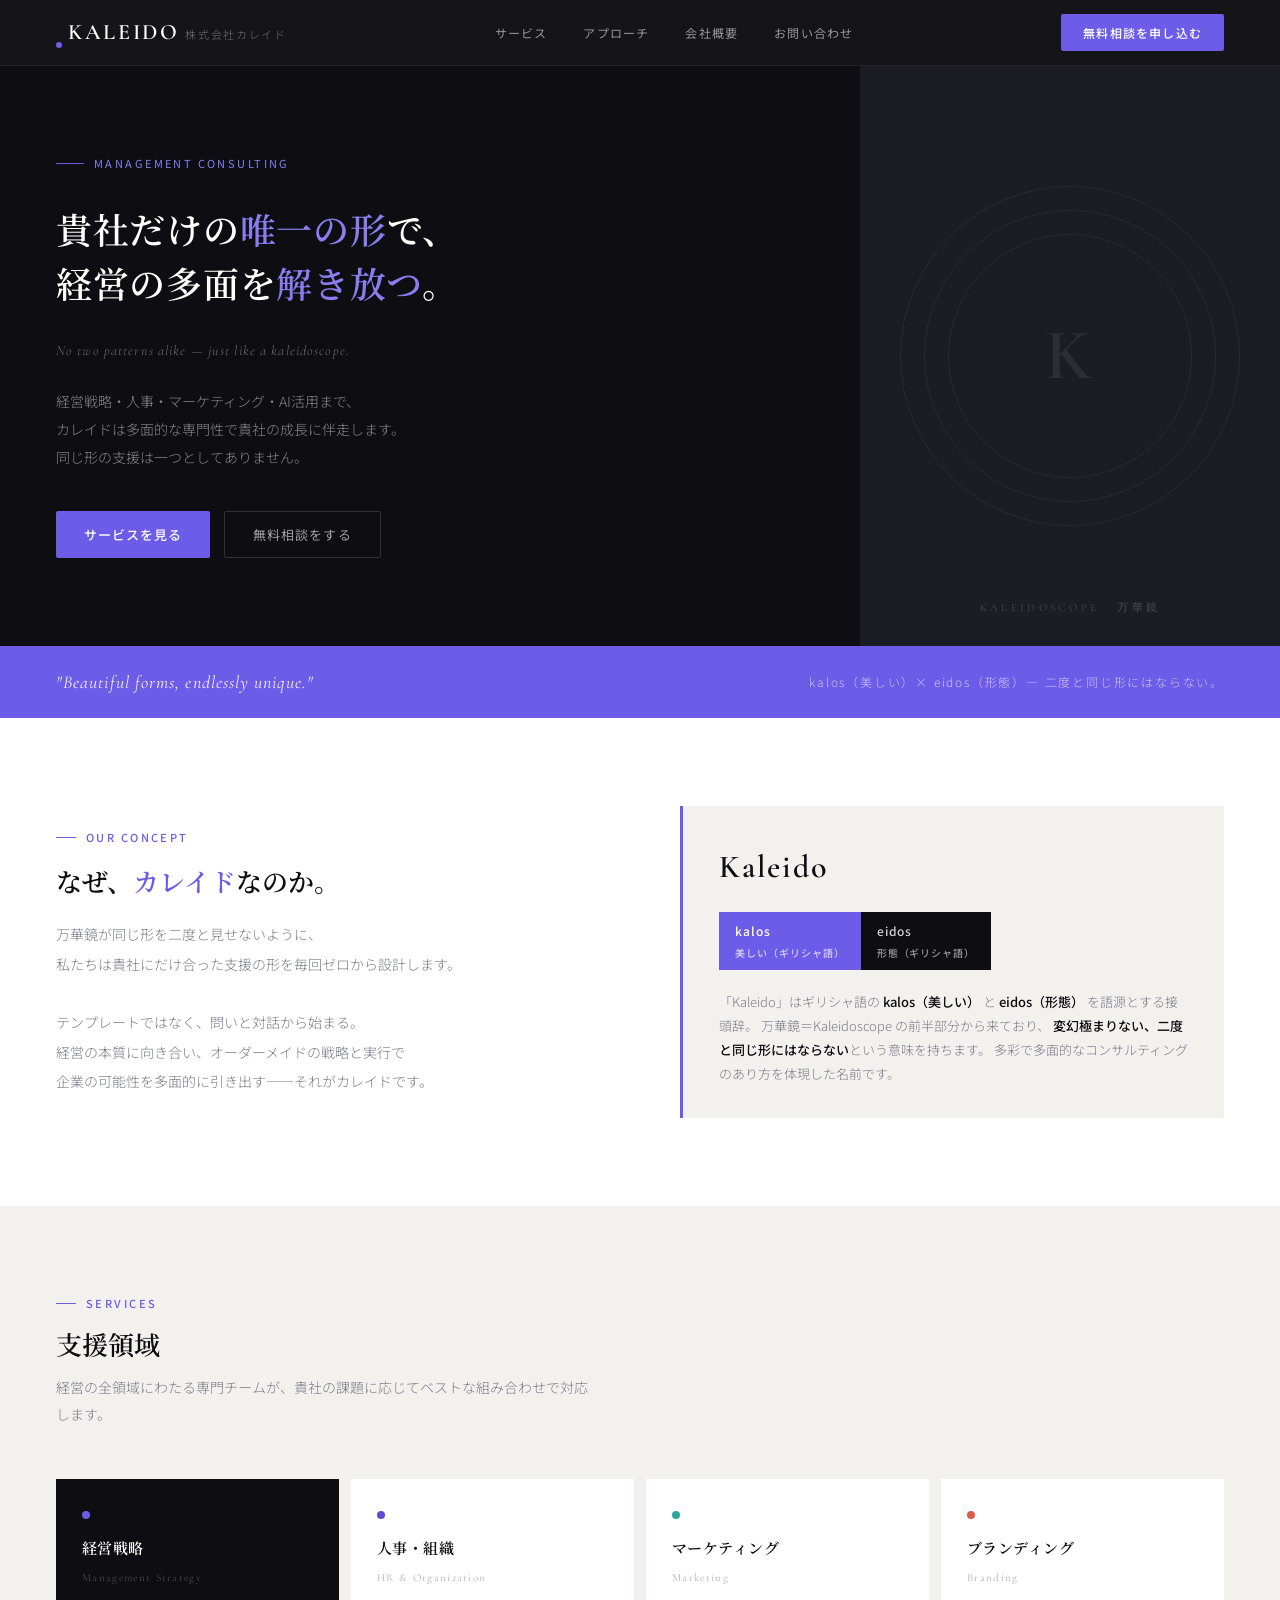
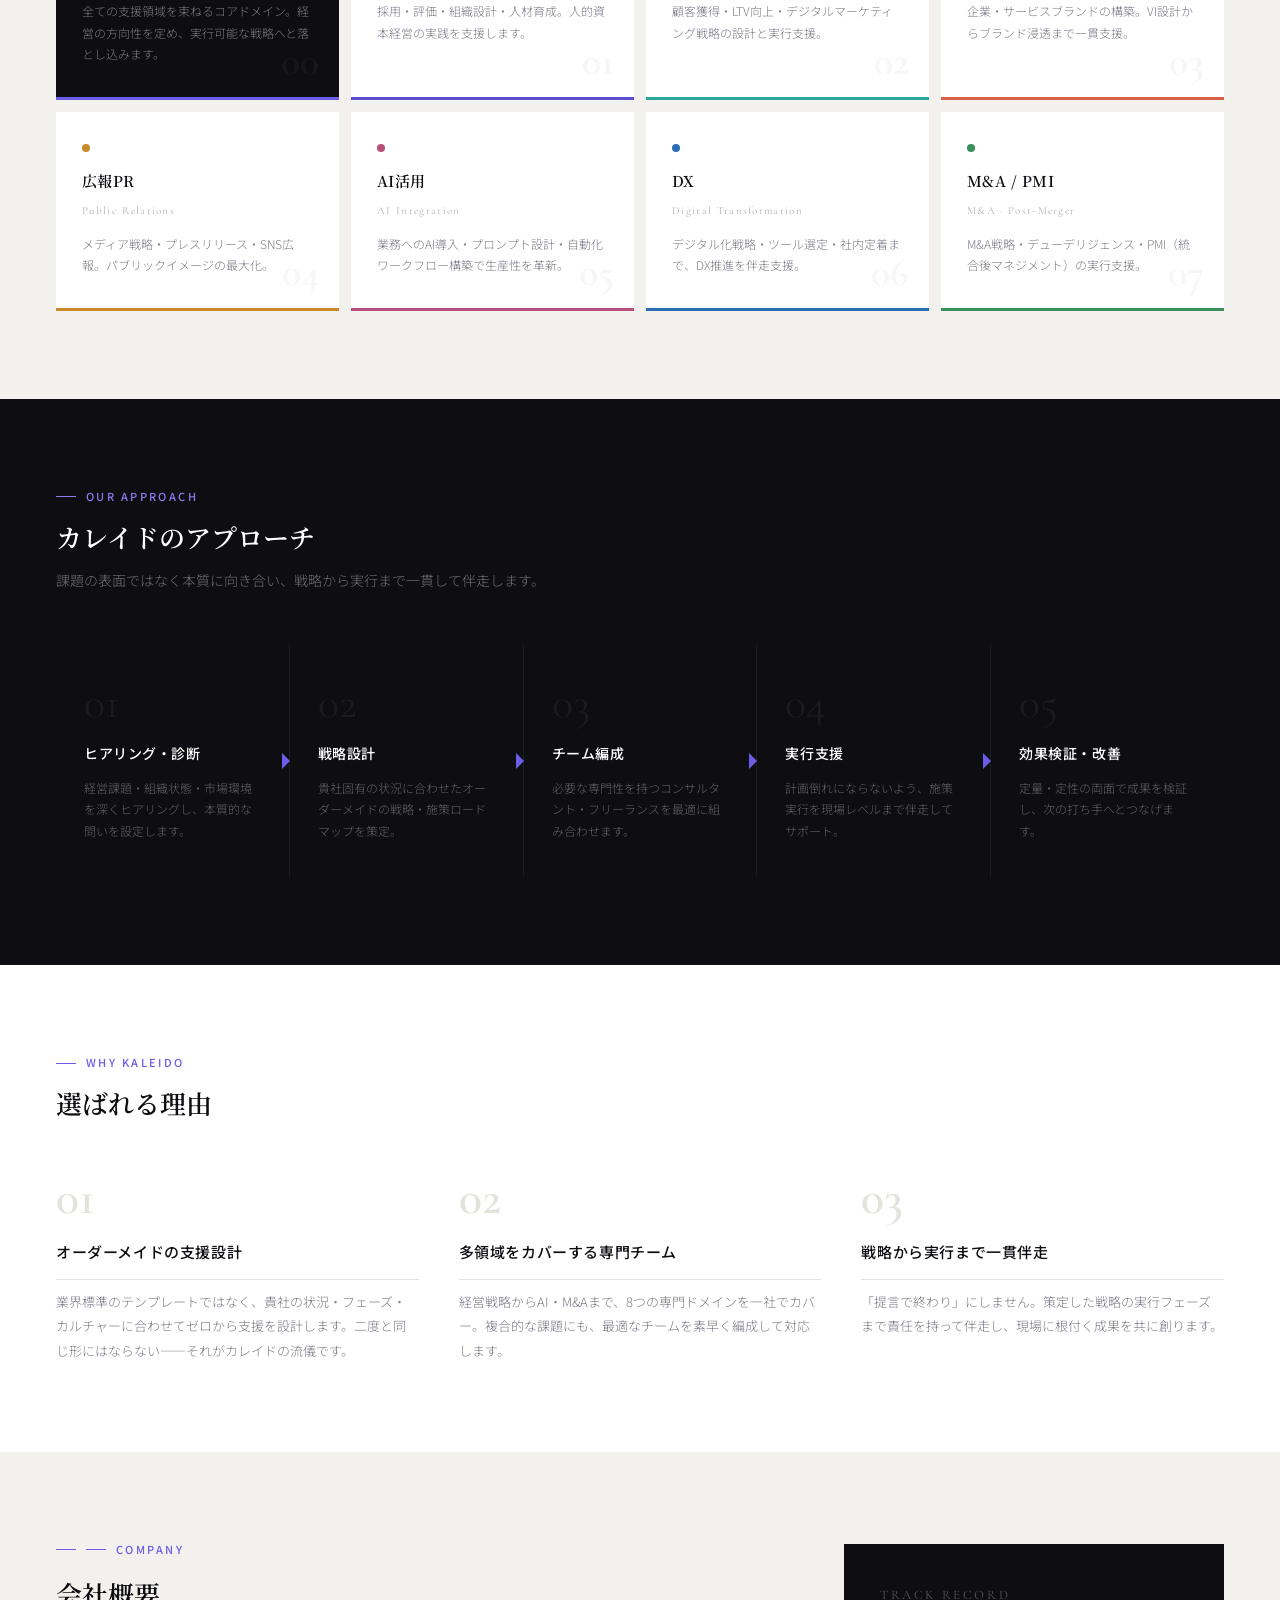
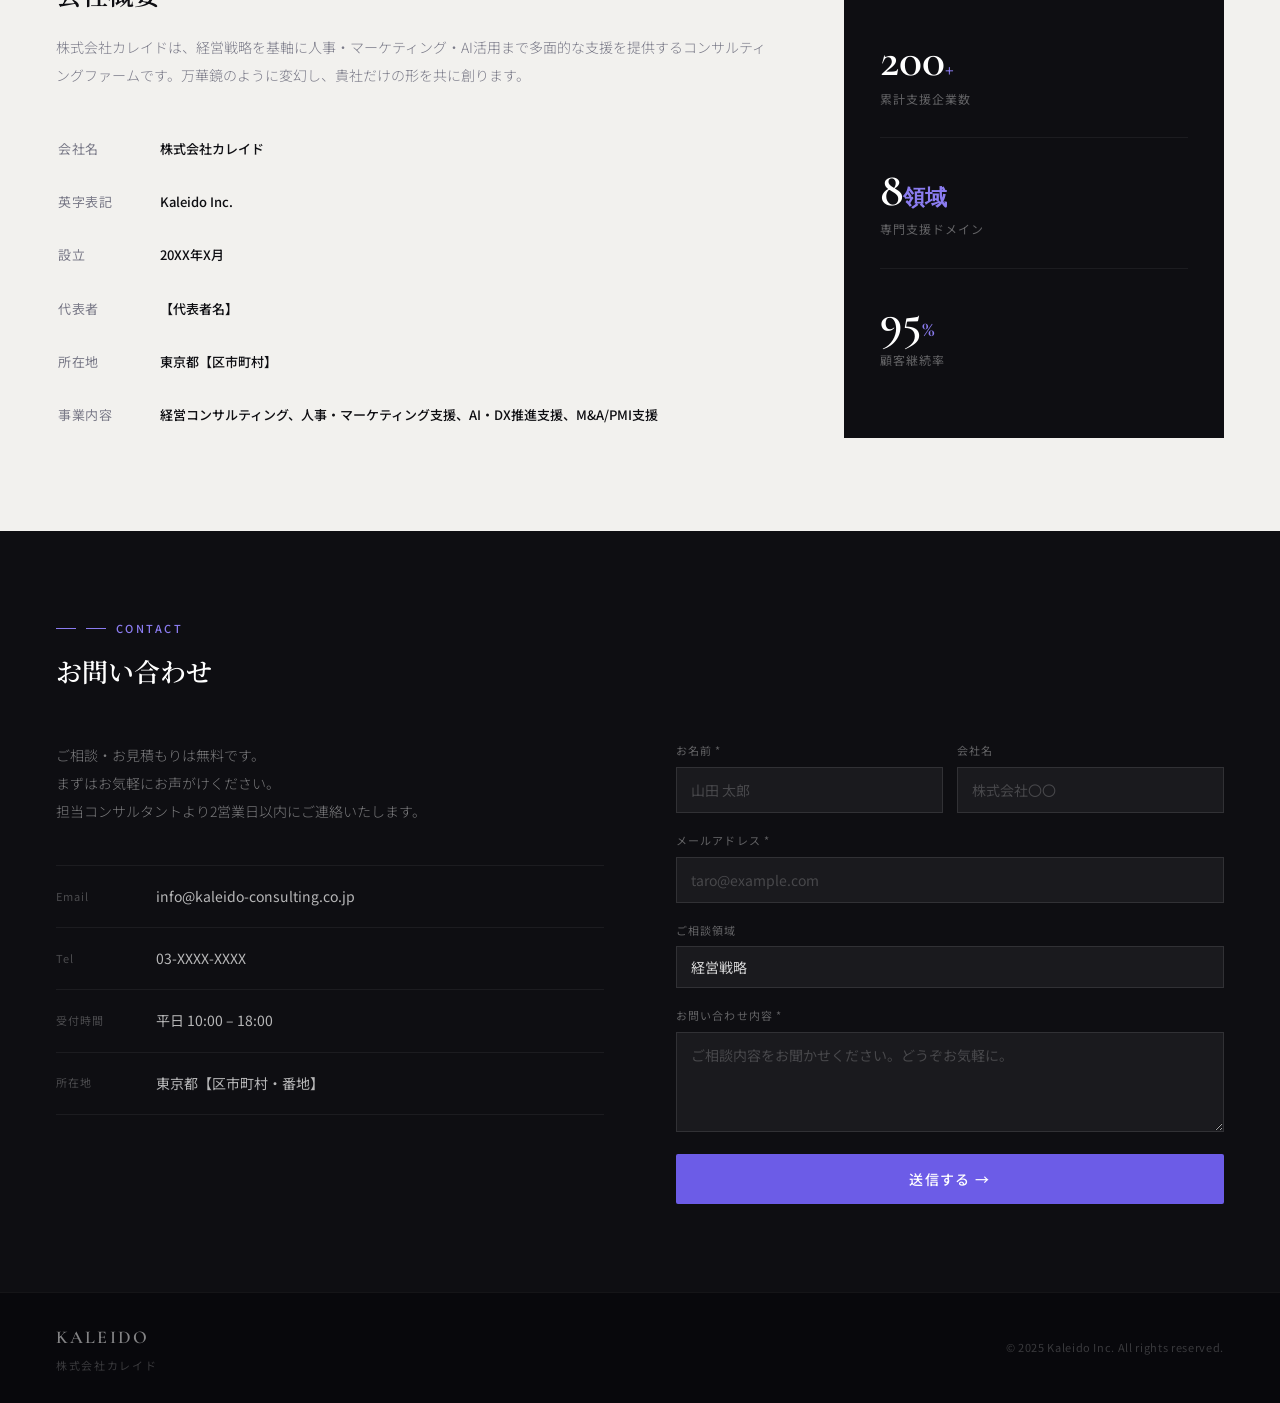
==== index.html @ 0df22be9 "Rename to index.html for GitHub Pages Co-Authored-By: Claude Sonnet 4.6 <noreply@anthropic.com>" ====
<!DOCTYPE html>
<html lang="ja">
<head>
<meta charset="UTF-8">
<meta name="viewport" content="width=device-width, initial-scale=1.0">
<link href="https://fonts.googleapis.com/css2?family=Noto+Serif+JP:wght@400;600&family=Noto+Sans+JP:wght@300;400;500;700&family=Cormorant+Garamond:ital,wght@0,400;0,600;1,400&display=swap" rel="stylesheet">
<style>
*, *::before, *::after { box-sizing: border-box; margin: 0; padding: 0; }
:root {
  --ink: #0E0E12;
  --ink-mid: #1C1C24;
  --ink-soft: #2E2E3A;
  --silver: #F2F1EE;
  --silver-mid: #E4E2DC;
  --text-muted: #7A7A88;
  --text-light: #B0AFBA;
  --k-violet: #5B4FCF;
  --k-teal: #2AA89A;
  --k-coral: #D95F4B;
  --k-amber: #C98A2B;
  --k-rose: #B84F7A;
  --k-blue: #2C6DB5;
  --k-green: #3A8F5C;
  --accent: #6C5CE7;
  --accent-light: #8B7CF0;
}
body {
  font-family: 'Noto Sans JP', sans-serif;
  color: var(--ink);
  background: #fff;
  font-size: 15px;
  line-height: 1.8;
}

/* ===== NAV ===== */
nav {
  position: sticky; top: 0; z-index: 100;
  background: rgba(14,14,18,0.97);
  backdrop-filter: blur(10px);
  display: flex; align-items: center; justify-content: space-between;
  padding: 0 56px;
  height: 66px;
  border-bottom: 1px solid rgba(255,255,255,0.07);
}
.nav-logo { display: flex; align-items: baseline; gap: 6px; }
.nav-logo-en {
  font-family: 'Cormorant Garamond', serif;
  font-size: 22px;
  font-weight: 600;
  color: #fff;
  letter-spacing: 0.12em;
}
.nav-logo-dot { width: 6px; height: 6px; background: var(--accent); border-radius: 50%; margin-bottom: 4px; align-self: flex-end; }
.nav-logo-ja { font-size: 11px; color: rgba(255,255,255,0.4); letter-spacing: 0.15em; font-weight: 300; }
.nav-links { display: flex; gap: 36px; }
.nav-links a {
  color: rgba(255,255,255,0.55);
  text-decoration: none;
  font-size: 12px;
  font-weight: 400;
  letter-spacing: 0.1em;
  transition: color 0.2s;
  position: relative;
}
.nav-links a::after {
  content: '';
  position: absolute; bottom: -4px; left: 0; right: 0;
  height: 1px; background: var(--accent-light);
  transform: scaleX(0); transition: transform 0.2s;
}
.nav-links a:hover { color: #fff; }
.nav-links a:hover::after { transform: scaleX(1); }
.nav-cta {
  background: var(--accent);
  color: #fff; border: none;
  padding: 10px 22px;
  font-size: 12px;
  font-family: 'Noto Sans JP', sans-serif;
  cursor: pointer;
  letter-spacing: 0.1em;
  font-weight: 500;
  border-radius: 2px;
  transition: background 0.2s;
}
.nav-cta:hover { background: var(--accent-light); }

/* ===== HERO ===== */
.hero {
  background: var(--ink);
  min-height: 580px;
  display: grid;
  grid-template-columns: 1fr 420px;
  align-items: center;
  gap: 0;
  overflow: hidden;
  position: relative;
}
.hero-left {
  padding: 80px 60px 80px 56px;
  position: relative; z-index: 1;
}
.hero-eyebrow {
  display: flex; align-items: center; gap: 10px;
  margin-bottom: 28px;
}
.hero-eyebrow-line { width: 28px; height: 1px; background: var(--accent); }
.hero-eyebrow-text {
  font-size: 11px; letter-spacing: 0.22em;
  color: var(--accent-light); font-weight: 400;
  text-transform: uppercase;
}
.hero-title {
  font-family: 'Noto Serif JP', serif;
  font-size: 36px; font-weight: 600;
  color: #fff; line-height: 1.5;
  margin-bottom: 28px; letter-spacing: 0.02em;
}
.hero-title .accent { color: var(--accent-light); }
.hero-subtitle-en {
  font-family: 'Cormorant Garamond', serif;
  font-size: 14px; font-weight: 400; font-style: italic;
  color: rgba(255,255,255,0.35);
  letter-spacing: 0.08em;
  margin-bottom: 24px;
}
.hero-desc {
  color: rgba(255,255,255,0.5);
  font-size: 14px; line-height: 2;
  font-weight: 300; max-width: 440px;
  margin-bottom: 40px;
}
.hero-actions { display: flex; gap: 14px; }
.btn-primary {
  background: var(--accent); color: #fff; border: none;
  padding: 14px 28px; font-size: 13px;
  font-family: 'Noto Sans JP', sans-serif;
  cursor: pointer; letter-spacing: 0.08em; font-weight: 500;
  border-radius: 2px; transition: background 0.2s;
}
.btn-primary:hover { background: var(--accent-light); }
.btn-ghost {
  background: transparent; color: rgba(255,255,255,0.6);
  border: 1px solid rgba(255,255,255,0.15);
  padding: 13px 28px; font-size: 13px;
  font-family: 'Noto Sans JP', sans-serif;
  cursor: pointer; letter-spacing: 0.08em;
  border-radius: 2px; transition: all 0.2s;
}
.btn-ghost:hover { border-color: rgba(255,255,255,0.4); color: #fff; }

/* Kaleidoscope visual */
.hero-right {
  position: relative; height: 100%; overflow: hidden;
  display: flex; align-items: center; justify-content: center;
  background: var(--ink-mid);
}
.kaleido-wrap {
  position: relative; width: 340px; height: 340px;
}
.kaleido-ring {
  position: absolute; inset: 0;
  border-radius: 50%;
  border: 1px solid rgba(255,255,255,0.06);
  animation: kSpin 20s linear infinite;
}
.kaleido-ring:nth-child(2) { inset: 24px; animation-duration: 15s; animation-direction: reverse; }
.kaleido-ring:nth-child(3) { inset: 48px; animation-duration: 25s; }
@keyframes kSpin { from { transform: rotate(0deg); } to { transform: rotate(360deg); } }
.kaleido-center {
  position: absolute; inset: 0;
  display: flex; align-items: center; justify-content: center;
}
.k-logo-big {
  font-family: 'Cormorant Garamond', serif;
  font-size: 72px; font-weight: 600;
  color: rgba(255,255,255,0.08);
  letter-spacing: 0.05em;
  user-select: none;
}
.kaleido-orbit {
  position: absolute; inset: 0;
}
.k-dot {
  position: absolute;
  width: 8px; height: 8px; border-radius: 50%;
  transform: translate(-50%, -50%);
}
.hero-right-label {
  position: absolute; bottom: 28px; left: 50%; transform: translateX(-50%);
  font-family: 'Cormorant Garamond', serif;
  font-size: 11px; letter-spacing: 0.3em;
  color: rgba(255,255,255,0.2);
  text-transform: uppercase; white-space: nowrap;
}

/* ===== TAGLINE BAND ===== */
.tagline-band {
  background: var(--accent);
  padding: 20px 56px;
  display: flex; align-items: center; justify-content: space-between;
}
.tagline-text {
  font-family: 'Cormorant Garamond', serif;
  font-size: 18px; font-style: italic;
  color: rgba(255,255,255,0.9);
  letter-spacing: 0.06em;
}
.tagline-ja {
  font-size: 12px; color: rgba(255,255,255,0.65);
  letter-spacing: 0.15em; font-weight: 300;
}

/* ===== CONCEPT ===== */
.concept {
  padding: 88px 56px;
  display: grid;
  grid-template-columns: 1fr 1fr;
  gap: 80px;
  align-items: center;
  background: #fff;
}
.concept-label {
  font-size: 11px; letter-spacing: 0.22em;
  color: var(--accent); text-transform: uppercase;
  font-weight: 500; margin-bottom: 14px;
  display: flex; align-items: center; gap: 10px;
}
.concept-label::before { content: ''; width: 20px; height: 1px; background: var(--accent); }
.concept-title {
  font-family: 'Noto Serif JP', serif;
  font-size: 26px; color: var(--ink);
  font-weight: 600; line-height: 1.5;
  margin-bottom: 20px;
}
.concept-title em { font-style: normal; color: var(--accent); }
.concept-body {
  font-size: 14px; color: var(--text-muted);
  line-height: 2.1; font-weight: 300;
}
.concept-etymology {
  background: var(--silver);
  padding: 32px 36px;
  border-left: 3px solid var(--accent);
}
.etym-word {
  font-family: 'Cormorant Garamond', serif;
  font-size: 32px; font-weight: 600;
  color: var(--ink); margin-bottom: 16px;
  letter-spacing: 0.06em;
}
.etym-parts { display: flex; gap: 0; margin-bottom: 20px; }
.etym-part {
  padding: 8px 16px;
  font-size: 12px; letter-spacing: 0.08em;
  font-weight: 500;
}
.etym-part.kalos { background: var(--accent); color: #fff; }
.etym-part.eidos { background: var(--ink); color: rgba(255,255,255,0.8); }
.etym-part-label { font-size: 10px; opacity: 0.7; display: block; margin-top: 2px; }
.etym-desc {
  font-size: 13px; color: var(--text-muted);
  line-height: 1.85; font-weight: 300;
}
.etym-desc strong { color: var(--ink); font-weight: 500; }

/* ===== SERVICES ===== */
.services { background: var(--silver); padding: 88px 56px; }
.section-header { margin-bottom: 52px; }
.section-label {
  font-size: 11px; letter-spacing: 0.22em;
  color: var(--accent); text-transform: uppercase;
  font-weight: 500; margin-bottom: 12px;
  display: flex; align-items: center; gap: 10px;
}
.section-label::before { content: ''; width: 20px; height: 1px; background: var(--accent); }
.section-title {
  font-family: 'Noto Serif JP', serif;
  font-size: 26px; color: var(--ink);
  font-weight: 600; line-height: 1.4; margin-bottom: 12px;
}
.section-desc {
  font-size: 14px; color: var(--text-muted);
  font-weight: 300; line-height: 1.9; max-width: 540px;
}

.services-hub {
  display: grid;
  grid-template-columns: repeat(4, 1fr);
  gap: 12px;
}
.service-card {
  background: #fff;
  padding: 32px 26px;
  position: relative;
  transition: transform 0.2s, box-shadow 0.2s;
  cursor: default;
  border-bottom: 3px solid transparent;
}
.service-card:hover {
  transform: translateY(-4px);
  box-shadow: 0 12px 32px rgba(0,0,0,0.08);
}
.service-card.core {
  grid-column: span 1;
  background: var(--ink);
  border-bottom-color: var(--accent);
}
.service-card.core .service-name { color: #fff; }
.service-card.core .service-text { color: rgba(255,255,255,0.45); }
.service-card.core .service-num { color: rgba(255,255,255,0.04); }
.service-card.s1 { border-bottom-color: var(--k-violet); }
.service-card.s2 { border-bottom-color: var(--k-teal); }
.service-card.s3 { border-bottom-color: var(--k-coral); }
.service-card.s4 { border-bottom-color: var(--k-amber); }
.service-card.s5 { border-bottom-color: var(--k-rose); }
.service-card.s6 { border-bottom-color: var(--k-blue); }
.service-card.s7 { border-bottom-color: var(--k-green); }
.service-swatch {
  width: 8px; height: 8px; border-radius: 50%;
  margin-bottom: 18px;
}
.service-card.core .service-swatch { background: var(--accent); }
.service-card.s1 .service-swatch { background: var(--k-violet); }
.service-card.s2 .service-swatch { background: var(--k-teal); }
.service-card.s3 .service-swatch { background: var(--k-coral); }
.service-card.s4 .service-swatch { background: var(--k-amber); }
.service-card.s5 .service-swatch { background: var(--k-rose); }
.service-card.s6 .service-swatch { background: var(--k-blue); }
.service-card.s7 .service-swatch { background: var(--k-green); }
.service-name {
  font-family: 'Noto Serif JP', serif;
  font-size: 15px; color: var(--ink);
  font-weight: 600; margin-bottom: 10px;
  letter-spacing: 0.03em; line-height: 1.4;
}
.service-name-en {
  font-family: 'Cormorant Garamond', serif;
  font-size: 11px; color: var(--text-light);
  letter-spacing: 0.12em; margin-bottom: 12px;
  display: block;
}
.service-card.core .service-name-en { color: rgba(255,255,255,0.25); }
.service-text {
  font-size: 12px; color: var(--text-muted);
  line-height: 1.8; font-weight: 300;
}
.service-num {
  position: absolute; bottom: 16px; right: 20px;
  font-size: 40px; color: rgba(0,0,0,0.035);
  font-weight: 700; font-family: 'Cormorant Garamond', serif;
  line-height: 1;
}

/* ===== APPROACH ===== */
.approach {
  background: var(--ink);
  padding: 88px 56px;
}
.approach .section-label::before { background: var(--accent-light); }
.approach .section-label { color: var(--accent-light); }
.approach .section-title { color: #fff; }
.approach .section-desc { color: rgba(255,255,255,0.45); max-width: 100%; }
.approach-steps {
  display: grid;
  grid-template-columns: repeat(5, 1fr);
  gap: 1px;
  background: rgba(255,255,255,0.06);
  margin-top: 48px;
}
.step {
  background: var(--ink);
  padding: 36px 28px;
  position: relative;
}
.step-num {
  font-family: 'Cormorant Garamond', serif;
  font-size: 44px; font-weight: 400;
  color: rgba(255,255,255,0.06); line-height: 1;
  margin-bottom: 16px;
}
.step-title {
  font-size: 14px; color: #fff;
  font-weight: 500; margin-bottom: 10px;
  letter-spacing: 0.04em;
}
.step-desc {
  font-size: 12px; color: rgba(255,255,255,0.35);
  line-height: 1.8; font-weight: 300;
}
.step-arrow {
  position: absolute; right: -1px; top: 50%;
  transform: translateY(-50%);
  width: 0; height: 0;
  border-top: 8px solid transparent;
  border-bottom: 8px solid transparent;
  border-left: 8px solid var(--accent);
  z-index: 2;
}
.step:last-child .step-arrow { display: none; }

/* ===== FEATURES ===== */
.features { background: #fff; padding: 88px 56px; }
.features-grid {
  display: grid;
  grid-template-columns: repeat(3, 1fr);
  gap: 40px;
  margin-top: 52px;
}
.feature-item { padding: 0; }
.feature-num {
  font-family: 'Cormorant Garamond', serif;
  font-size: 48px; color: var(--silver-mid);
  font-weight: 600; line-height: 1;
  margin-bottom: 16px;
}
.feature-title {
  font-size: 15px; color: var(--ink);
  font-weight: 500; margin-bottom: 10px;
  letter-spacing: 0.04em;
  padding-bottom: 14px;
  border-bottom: 1px solid var(--silver-mid);
}
.feature-text { font-size: 13px; color: var(--text-muted); line-height: 1.9; font-weight: 300; }

/* ===== ABOUT ===== */
.about {
  background: var(--silver);
  padding: 88px 56px;
  display: grid;
  grid-template-columns: 1fr 380px;
  gap: 72px; align-items: center;
}
.about-info { }
.about-title {
  font-family: 'Noto Serif JP', serif;
  font-size: 26px; color: var(--ink);
  font-weight: 600; line-height: 1.5;
  margin-bottom: 20px;
}
.about-body {
  font-size: 14px; color: var(--text-muted);
  line-height: 2; font-weight: 300; margin-bottom: 32px;
}
.about-table { width: 100%; }
.about-table tr { border-bottom: 1px solid var(--silver-mid); }
.about-table td { padding: 14px 0; font-size: 13px; vertical-align: top; }
.about-table td:first-child {
  color: var(--text-muted); width: 100px; font-weight: 400;
  letter-spacing: 0.04em;
}
.about-table td:last-child { color: var(--ink); font-weight: 500; }
.about-card {
  background: var(--ink);
  padding: 40px 36px;
}
.about-card-title {
  font-family: 'Cormorant Garamond', serif;
  font-size: 13px; letter-spacing: 0.2em;
  color: rgba(255,255,255,0.3);
  text-transform: uppercase;
  margin-bottom: 28px;
}
.about-stat { margin-bottom: 28px; }
.about-stat-num {
  font-family: 'Cormorant Garamond', serif;
  font-size: 48px; font-weight: 600;
  color: #fff; line-height: 1;
  margin-bottom: 4px;
}
.about-stat-num span { font-size: 22px; color: var(--accent-light); }
.about-stat-label { font-size: 12px; color: rgba(255,255,255,0.35); letter-spacing: 0.08em; }
.about-divider { height: 1px; background: rgba(255,255,255,0.06); margin-bottom: 28px; }

/* ===== CONTACT ===== */
.contact { background: var(--ink); padding: 88px 56px; }
.contact .section-label { color: var(--accent-light); }
.contact .section-label::before { background: var(--accent-light); }
.contact .section-title { color: #fff; }
.contact-inner {
  display: grid; grid-template-columns: 1fr 1fr;
  gap: 72px; margin-top: 52px;
}
.contact-left { }
.contact-intro { font-size: 14px; color: rgba(255,255,255,0.45); line-height: 2; font-weight: 300; margin-bottom: 40px; }
.contact-detail { display: flex; flex-direction: column; gap: 0; }
.cdetail {
  padding: 18px 0;
  border-bottom: 1px solid rgba(255,255,255,0.06);
  display: flex; gap: 20px; align-items: center;
}
.cdetail:first-child { border-top: 1px solid rgba(255,255,255,0.06); }
.cdetail-label { font-size: 11px; color: rgba(255,255,255,0.25); width: 80px; letter-spacing: 0.1em; }
.cdetail-val { font-size: 14px; color: rgba(255,255,255,0.7); font-weight: 400; }
.contact-form { display: flex; flex-direction: column; gap: 18px; }
.form-row { display: grid; grid-template-columns: 1fr 1fr; gap: 14px; }
.form-group { display: flex; flex-direction: column; gap: 6px; }
.form-label { font-size: 11px; letter-spacing: 0.1em; color: rgba(255,255,255,0.35); font-weight: 400; }
.form-input, .form-select, .form-textarea {
  background: rgba(255,255,255,0.05);
  border: 1px solid rgba(255,255,255,0.1);
  padding: 12px 14px;
  font-family: 'Noto Sans JP', sans-serif;
  font-size: 14px; color: rgba(255,255,255,0.8);
  outline: none; transition: border-color 0.2s;
  appearance: none; -webkit-appearance: none;
  border-radius: 0;
}
.form-input::placeholder, .form-textarea::placeholder { color: rgba(255,255,255,0.2); }
.form-input:focus, .form-select:focus, .form-textarea:focus {
  border-color: var(--accent-light);
  background: rgba(108,92,231,0.08);
}
.form-select option { background: var(--ink-soft); color: #fff; }
.form-textarea { resize: vertical; min-height: 100px; }
.form-submit {
  background: var(--accent); color: #fff; border: none;
  padding: 15px; font-family: 'Noto Sans JP', sans-serif;
  font-size: 14px; cursor: pointer;
  letter-spacing: 0.1em; font-weight: 500;
  border-radius: 2px; transition: background 0.2s; margin-top: 4px;
}
.form-submit:hover { background: var(--accent-light); }

/* ===== FOOTER ===== */
footer {
  background: rgba(8,8,12,1);
  padding: 28px 56px;
  display: flex; align-items: center; justify-content: space-between;
  border-top: 1px solid rgba(255,255,255,0.05);
}
.footer-logo-en {
  font-family: 'Cormorant Garamond', serif;
  font-size: 18px; font-weight: 600;
  color: rgba(255,255,255,0.5); letter-spacing: 0.12em;
}
.footer-logo-ja { font-size: 11px; color: rgba(255,255,255,0.2); margin-top: 2px; letter-spacing: 0.15em; }
.footer-copy { font-size: 11px; color: rgba(255,255,255,0.2); letter-spacing: 0.06em; }
</style>
</head>
<body>

<!-- NAV -->
<nav>
  <div class="nav-logo">
    <div class="nav-logo-dot"></div>
    <div>
      <div class="nav-logo-en">KALEIDO</div>
    </div>
    <div class="nav-logo-ja">株式会社カレイド</div>
  </div>
  <div class="nav-links">
    <a href="#services">サービス</a>
    <a href="#approach">アプローチ</a>
    <a href="#about">会社概要</a>
    <a href="#contact">お問い合わせ</a>
  </div>
  <button class="nav-cta">無料相談を申し込む</button>
</nav>

<!-- HERO -->
<div class="hero">
  <div class="hero-left">
    <div class="hero-eyebrow">
      <div class="hero-eyebrow-line"></div>
      <div class="hero-eyebrow-text">Management Consulting</div>
    </div>
    <h1 class="hero-title">
      貴社だけの<span class="accent">唯一の形</span>で、<br>
      経営の多面を<span class="accent">解き放つ</span>。
    </h1>
    <div class="hero-subtitle-en">No two patterns alike — just like a kaleidoscope.</div>
    <p class="hero-desc">
      経営戦略・人事・マーケティング・AI活用まで、<br>
      カレイドは多面的な専門性で貴社の成長に伴走します。<br>
      同じ形の支援は一つとしてありません。
    </p>
    <div class="hero-actions">
      <button class="btn-primary">サービスを見る</button>
      <button class="btn-ghost">無料相談をする</button>
    </div>
  </div>
  <div class="hero-right">
    <div class="kaleido-wrap">
      <div class="kaleido-ring"></div>
      <div class="kaleido-ring"></div>
      <div class="kaleido-ring"></div>
      <div class="kaleido-center">
        <div class="k-logo-big">K</div>
      </div>
    </div>
    <div class="hero-right-label">Kaleidoscope · 万華鏡</div>
  </div>
</div>

<!-- TAGLINE BAND -->
<div class="tagline-band">
  <div class="tagline-text">"Beautiful forms, endlessly unique."</div>
  <div class="tagline-ja">kalos（美しい）× eidos（形態）— 二度と同じ形にはならない。</div>
</div>

<!-- CONCEPT -->
<section class="concept">
  <div>
    <div class="concept-label">Our Concept</div>
    <h2 class="concept-title">なぜ、<em>カレイド</em>なのか。</h2>
    <p class="concept-body">
      万華鏡が同じ形を二度と見せないように、<br>
      私たちは貴社にだけ合った支援の形を毎回ゼロから設計します。<br><br>
      テンプレートではなく、問いと対話から始まる。<br>
      経営の本質に向き合い、オーダーメイドの戦略と実行で<br>
      企業の可能性を多面的に引き出す——それがカレイドです。
    </p>
  </div>
  <div class="concept-etymology">
    <div class="etym-word">Kaleido</div>
    <div class="etym-parts">
      <div class="etym-part kalos">kalos<span class="etym-part-label">美しい（ギリシャ語）</span></div>
      <div class="etym-part eidos">eidos<span class="etym-part-label">形態（ギリシャ語）</span></div>
    </div>
    <p class="etym-desc">
      「Kaleido」はギリシャ語の <strong>kalos（美しい）</strong> と <strong>eidos（形態）</strong> を語源とする接頭辞。
      万華鏡＝Kaleidoscope の前半部分から来ており、
      <strong>変幻極まりない、二度と同じ形にはならない</strong>という意味を持ちます。
      多彩で多面的なコンサルティングのあり方を体現した名前です。
    </p>
  </div>
</section>

<!-- SERVICES -->
<section class="services" id="services">
  <div class="section-header">
    <div class="section-label">Services</div>
    <h2 class="section-title">支援領域</h2>
    <p class="section-desc">経営の全領域にわたる専門チームが、貴社の課題に応じてベストな組み合わせで対応します。</p>
  </div>
  <div class="services-hub">
    <div class="service-card core" style="grid-column: span 1;">
      <div class="service-swatch"></div>
      <div class="service-name">経営戦略</div>
      <span class="service-name-en">Management Strategy</span>
      <p class="service-text">全ての支援領域を束ねるコアドメイン。経営の方向性を定め、実行可能な戦略へと落とし込みます。</p>
      <div class="service-num">00</div>
    </div>
    <div class="service-card s1">
      <div class="service-swatch"></div>
      <div class="service-name">人事・組織</div>
      <span class="service-name-en">HR & Organization</span>
      <p class="service-text">採用・評価・組織設計・人材育成。人的資本経営の実践を支援します。</p>
      <div class="service-num">01</div>
    </div>
    <div class="service-card s2">
      <div class="service-swatch"></div>
      <div class="service-name">マーケティング</div>
      <span class="service-name-en">Marketing</span>
      <p class="service-text">顧客獲得・LTV向上・デジタルマーケティング戦略の設計と実行支援。</p>
      <div class="service-num">02</div>
    </div>
    <div class="service-card s3">
      <div class="service-swatch"></div>
      <div class="service-name">ブランディング</div>
      <span class="service-name-en">Branding</span>
      <p class="service-text">企業・サービスブランドの構築。VI設計からブランド浸透まで一貫支援。</p>
      <div class="service-num">03</div>
    </div>
    <div class="service-card s4">
      <div class="service-swatch"></div>
      <div class="service-name">広報PR</div>
      <span class="service-name-en">Public Relations</span>
      <p class="service-text">メディア戦略・プレスリリース・SNS広報。パブリックイメージの最大化。</p>
      <div class="service-num">04</div>
    </div>
    <div class="service-card s5">
      <div class="service-swatch"></div>
      <div class="service-name">AI活用</div>
      <span class="service-name-en">AI Integration</span>
      <p class="service-text">業務へのAI導入・プロンプト設計・自動化ワークフロー構築で生産性を革新。</p>
      <div class="service-num">05</div>
    </div>
    <div class="service-card s6">
      <div class="service-swatch"></div>
      <div class="service-name">DX</div>
      <span class="service-name-en">Digital Transformation</span>
      <p class="service-text">デジタル化戦略・ツール選定・社内定着まで、DX推進を伴走支援。</p>
      <div class="service-num">06</div>
    </div>
    <div class="service-card s7">
      <div class="service-swatch"></div>
      <div class="service-name">M&A / PMI</div>
      <span class="service-name-en">M&A · Post-Merger</span>
      <p class="service-text">M&A戦略・デューデリジェンス・PMI（統合後マネジメント）の実行支援。</p>
      <div class="service-num">07</div>
    </div>
  </div>
</section>

<!-- APPROACH -->
<section class="approach" id="approach">
  <div class="section-header">
    <div class="section-label">Our Approach</div>
    <h2 class="section-title" style="color:#fff;">カレイドのアプローチ</h2>
    <p class="section-desc" style="color:rgba(255,255,255,0.4);">課題の表面ではなく本質に向き合い、戦略から実行まで一貫して伴走します。</p>
  </div>
  <div class="approach-steps">
    <div class="step">
      <div class="step-num">01</div>
      <div class="step-title">ヒアリング・診断</div>
      <p class="step-desc">経営課題・組織状態・市場環境を深くヒアリングし、本質的な問いを設定します。</p>
      <div class="step-arrow"></div>
    </div>
    <div class="step">
      <div class="step-num">02</div>
      <div class="step-title">戦略設計</div>
      <p class="step-desc">貴社固有の状況に合わせたオーダーメイドの戦略・施策ロードマップを策定。</p>
      <div class="step-arrow"></div>
    </div>
    <div class="step">
      <div class="step-num">03</div>
      <div class="step-title">チーム編成</div>
      <p class="step-desc">必要な専門性を持つコンサルタント・フリーランスを最適に組み合わせます。</p>
      <div class="step-arrow"></div>
    </div>
    <div class="step">
      <div class="step-num">04</div>
      <div class="step-title">実行支援</div>
      <p class="step-desc">計画倒れにならないよう、施策実行を現場レベルまで伴走してサポート。</p>
      <div class="step-arrow"></div>
    </div>
    <div class="step">
      <div class="step-num">05</div>
      <div class="step-title">効果検証・改善</div>
      <p class="step-desc">定量・定性の両面で成果を検証し、次の打ち手へとつなげます。</p>
    </div>
  </div>
</section>

<!-- FEATURES -->
<section class="features">
  <div class="section-header">
    <div class="section-label">Why Kaleido</div>
    <h2 class="section-title">選ばれる理由</h2>
  </div>
  <div class="features-grid">
    <div class="feature-item">
      <div class="feature-num">01</div>
      <div class="feature-title">オーダーメイドの支援設計</div>
      <p class="feature-text">業界標準のテンプレートではなく、貴社の状況・フェーズ・カルチャーに合わせてゼロから支援を設計します。二度と同じ形にはならない——それがカレイドの流儀です。</p>
    </div>
    <div class="feature-item">
      <div class="feature-num">02</div>
      <div class="feature-title">多領域をカバーする専門チーム</div>
      <p class="feature-text">経営戦略からAI・M&Aまで、8つの専門ドメインを一社でカバー。複合的な課題にも、最適なチームを素早く編成して対応します。</p>
    </div>
    <div class="feature-item">
      <div class="feature-num">03</div>
      <div class="feature-title">戦略から実行まで一貫伴走</div>
      <p class="feature-text">「提言で終わり」にしません。策定した戦略の実行フェーズまで責任を持って伴走し、現場に根付く成果を共に創ります。</p>
    </div>
  </div>
</section>

<!-- ABOUT -->
<section class="about" id="about">
  <div class="about-info">
    <div class="section-label" style="display:flex;align-items:center;gap:10px;font-size:11px;letter-spacing:.22em;color:var(--accent);text-transform:uppercase;font-weight:500;margin-bottom:14px;"><span style="width:20px;height:1px;background:var(--accent);display:inline-block;"></span>Company</div>
    <h2 class="about-title">会社概要</h2>
    <p class="about-body">
      株式会社カレイドは、経営戦略を基軸に人事・マーケティング・AI活用まで多面的な支援を提供するコンサルティングファームです。万華鏡のように変幻し、貴社だけの形を共に創ります。
    </p>
    <table class="about-table">
      <tr><td>会社名</td><td>株式会社カレイド</td></tr>
      <tr><td>英字表記</td><td>Kaleido Inc.</td></tr>
      <tr><td>設立</td><td>20XX年X月</td></tr>
      <tr><td>代表者</td><td>【代表者名】</td></tr>
      <tr><td>所在地</td><td>東京都【区市町村】</td></tr>
      <tr><td>事業内容</td><td>経営コンサルティング、人事・マーケティング支援、AI・DX推進支援、M&A/PMI支援</td></tr>
    </table>
  </div>
  <div class="about-card">
    <div class="about-card-title">Track Record</div>
    <div class="about-stat">
      <div class="about-stat-num">200<span>+</span></div>
      <div class="about-stat-label">累計支援企業数</div>
    </div>
    <div class="about-divider"></div>
    <div class="about-stat">
      <div class="about-stat-num">8<span>領域</span></div>
      <div class="about-stat-label">専門支援ドメイン</div>
    </div>
    <div class="about-divider"></div>
    <div class="about-stat">
      <div class="about-stat-num">95<span>%</span></div>
      <div class="about-stat-label">顧客継続率</div>
    </div>
  </div>
</section>

<!-- CONTACT -->
<section class="contact" id="contact">
  <div class="section-label" style="display:flex;align-items:center;gap:10px;font-size:11px;letter-spacing:.22em;color:var(--accent-light);text-transform:uppercase;font-weight:500;margin-bottom:14px;"><span style="width:20px;height:1px;background:var(--accent-light);display:inline-block;"></span>Contact</div>
  <h2 class="section-title" style="font-family:'Noto Serif JP',serif;font-size:26px;color:#fff;font-weight:600;line-height:1.4;margin-bottom:0;">お問い合わせ</h2>
  <div class="contact-inner">
    <div class="contact-left">
      <p class="contact-intro">
        ご相談・お見積もりは無料です。<br>
        まずはお気軽にお声がけください。<br>
        担当コンサルタントより2営業日以内にご連絡いたします。
      </p>
      <div class="contact-detail">
        <div class="cdetail">
          <div class="cdetail-label">Email</div>
          <div class="cdetail-val">info@kaleido-consulting.co.jp</div>
        </div>
        <div class="cdetail">
          <div class="cdetail-label">Tel</div>
          <div class="cdetail-val">03-XXXX-XXXX</div>
        </div>
        <div class="cdetail">
          <div class="cdetail-label">受付時間</div>
          <div class="cdetail-val">平日 10:00 – 18:00</div>
        </div>
        <div class="cdetail">
          <div class="cdetail-label">所在地</div>
          <div class="cdetail-val">東京都【区市町村・番地】</div>
        </div>
      </div>
    </div>
    <div class="contact-form">
      <div class="form-row">
        <div class="form-group">
          <label class="form-label">お名前 *</label>
          <input type="text" class="form-input" placeholder="山田 太郎">
        </div>
        <div class="form-group">
          <label class="form-label">会社名</label>
          <input type="text" class="form-input" placeholder="株式会社〇〇">
        </div>
      </div>
      <div class="form-group">
        <label class="form-label">メールアドレス *</label>
        <input type="email" class="form-input" placeholder="taro@example.com">
      </div>
      <div class="form-group">
        <label class="form-label">ご相談領域</label>
        <select class="form-select">
          <option>経営戦略</option>
          <option>人事・組織</option>
          <option>マーケティング</option>
          <option>ブランディング</option>
          <option>広報PR</option>
          <option>AI活用</option>
          <option>DX</option>
          <option>M&A / PMI</option>
          <option>その他・複数領域</option>
        </select>
      </div>
      <div class="form-group">
        <label class="form-label">お問い合わせ内容 *</label>
        <textarea class="form-textarea" placeholder="ご相談内容をお聞かせください。どうぞお気軽に。"></textarea>
      </div>
      <button class="form-submit">送信する →</button>
    </div>
  </div>
</section>

<!-- FOOTER -->
<footer>
  <div>
    <div class="footer-logo-en">KALEIDO</div>
    <div class="footer-logo-ja">株式会社カレイド</div>
  </div>
  <div class="footer-copy">© 2025 Kaleido Inc. All rights reserved.</div>
</footer>

</body>
</html>
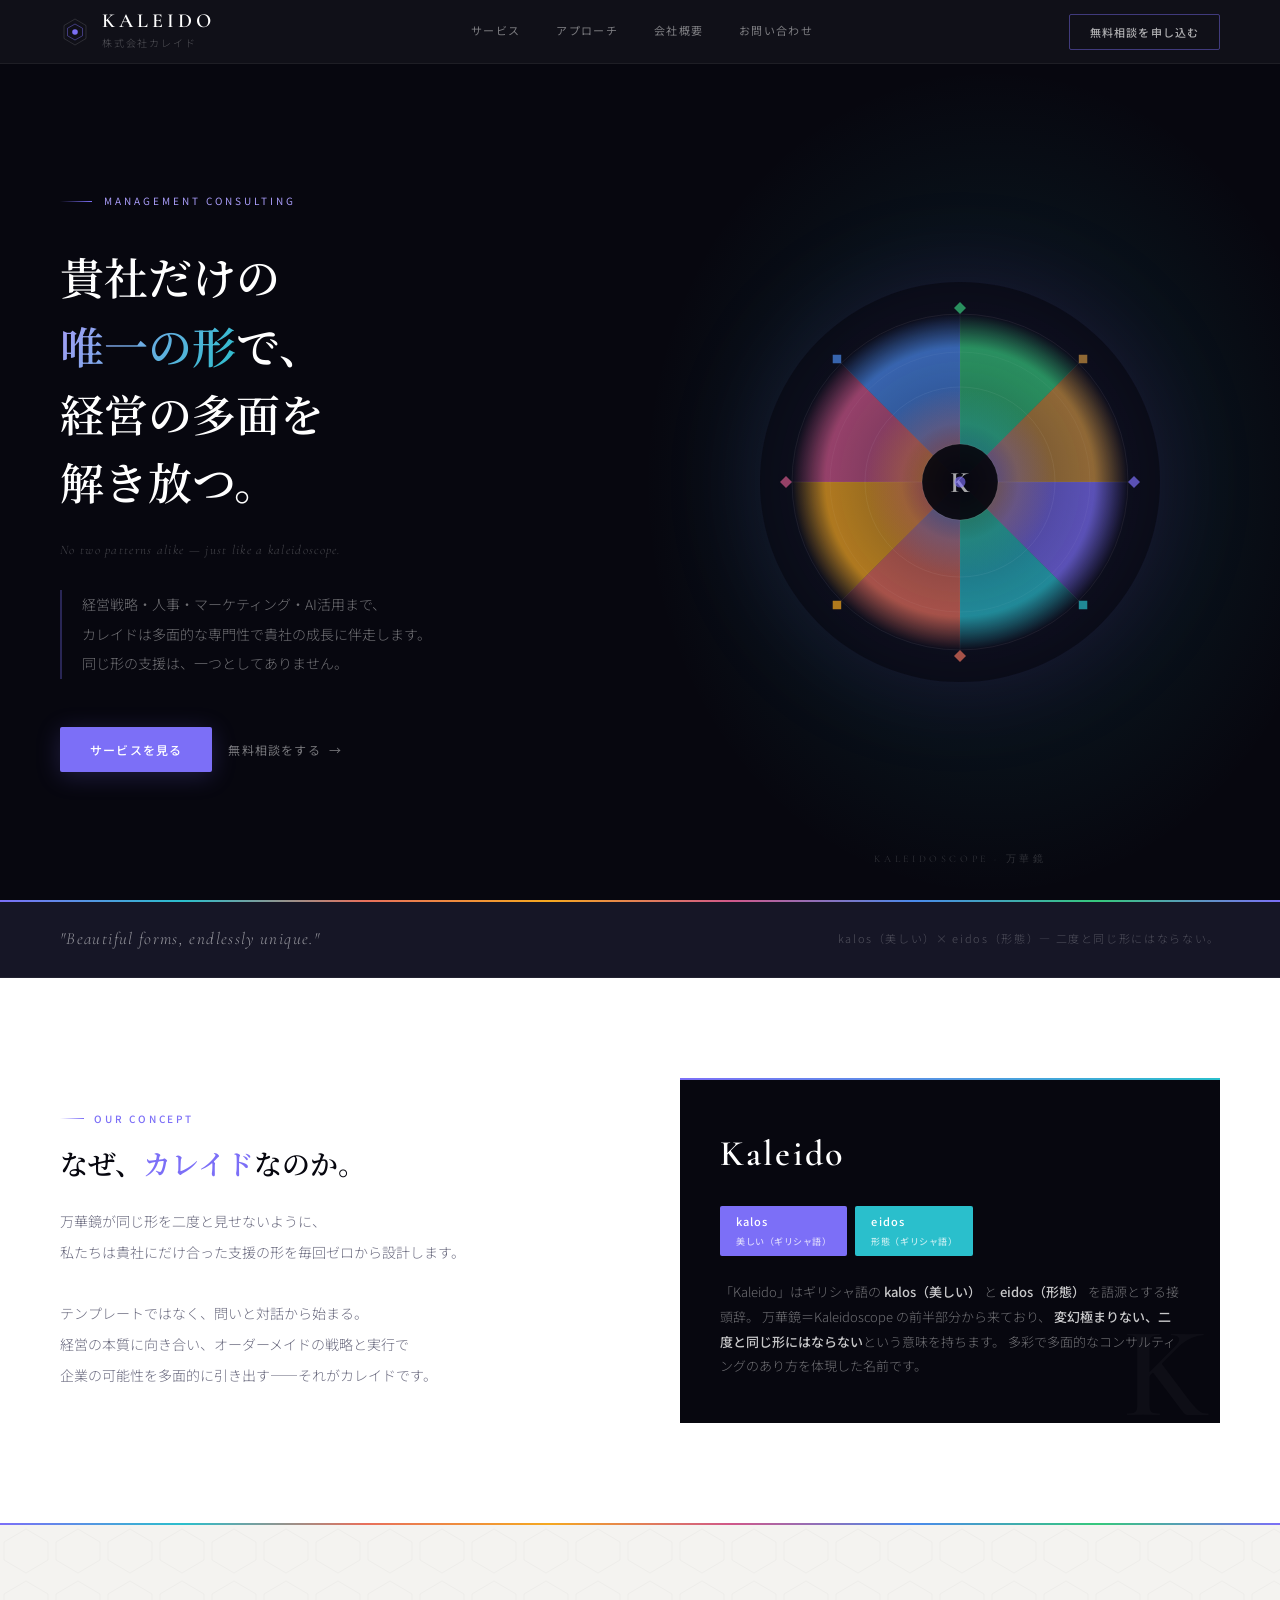
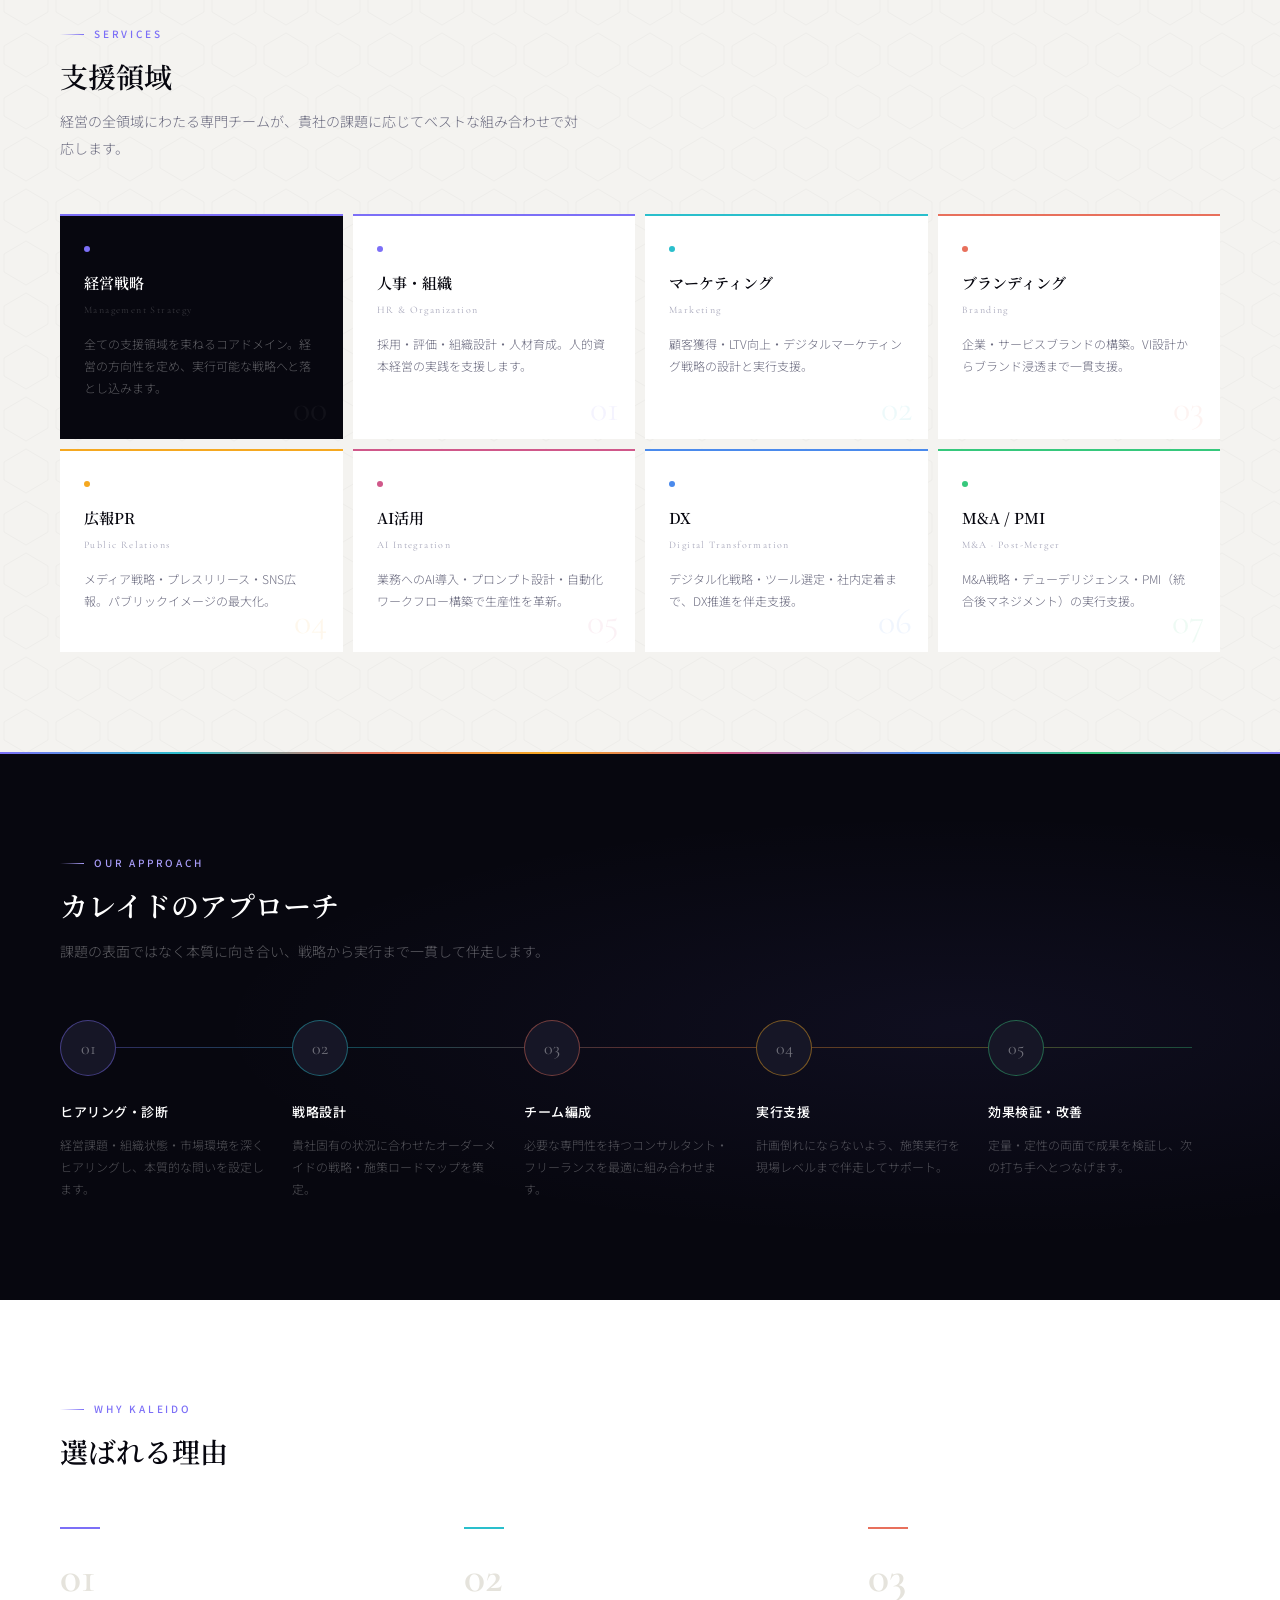
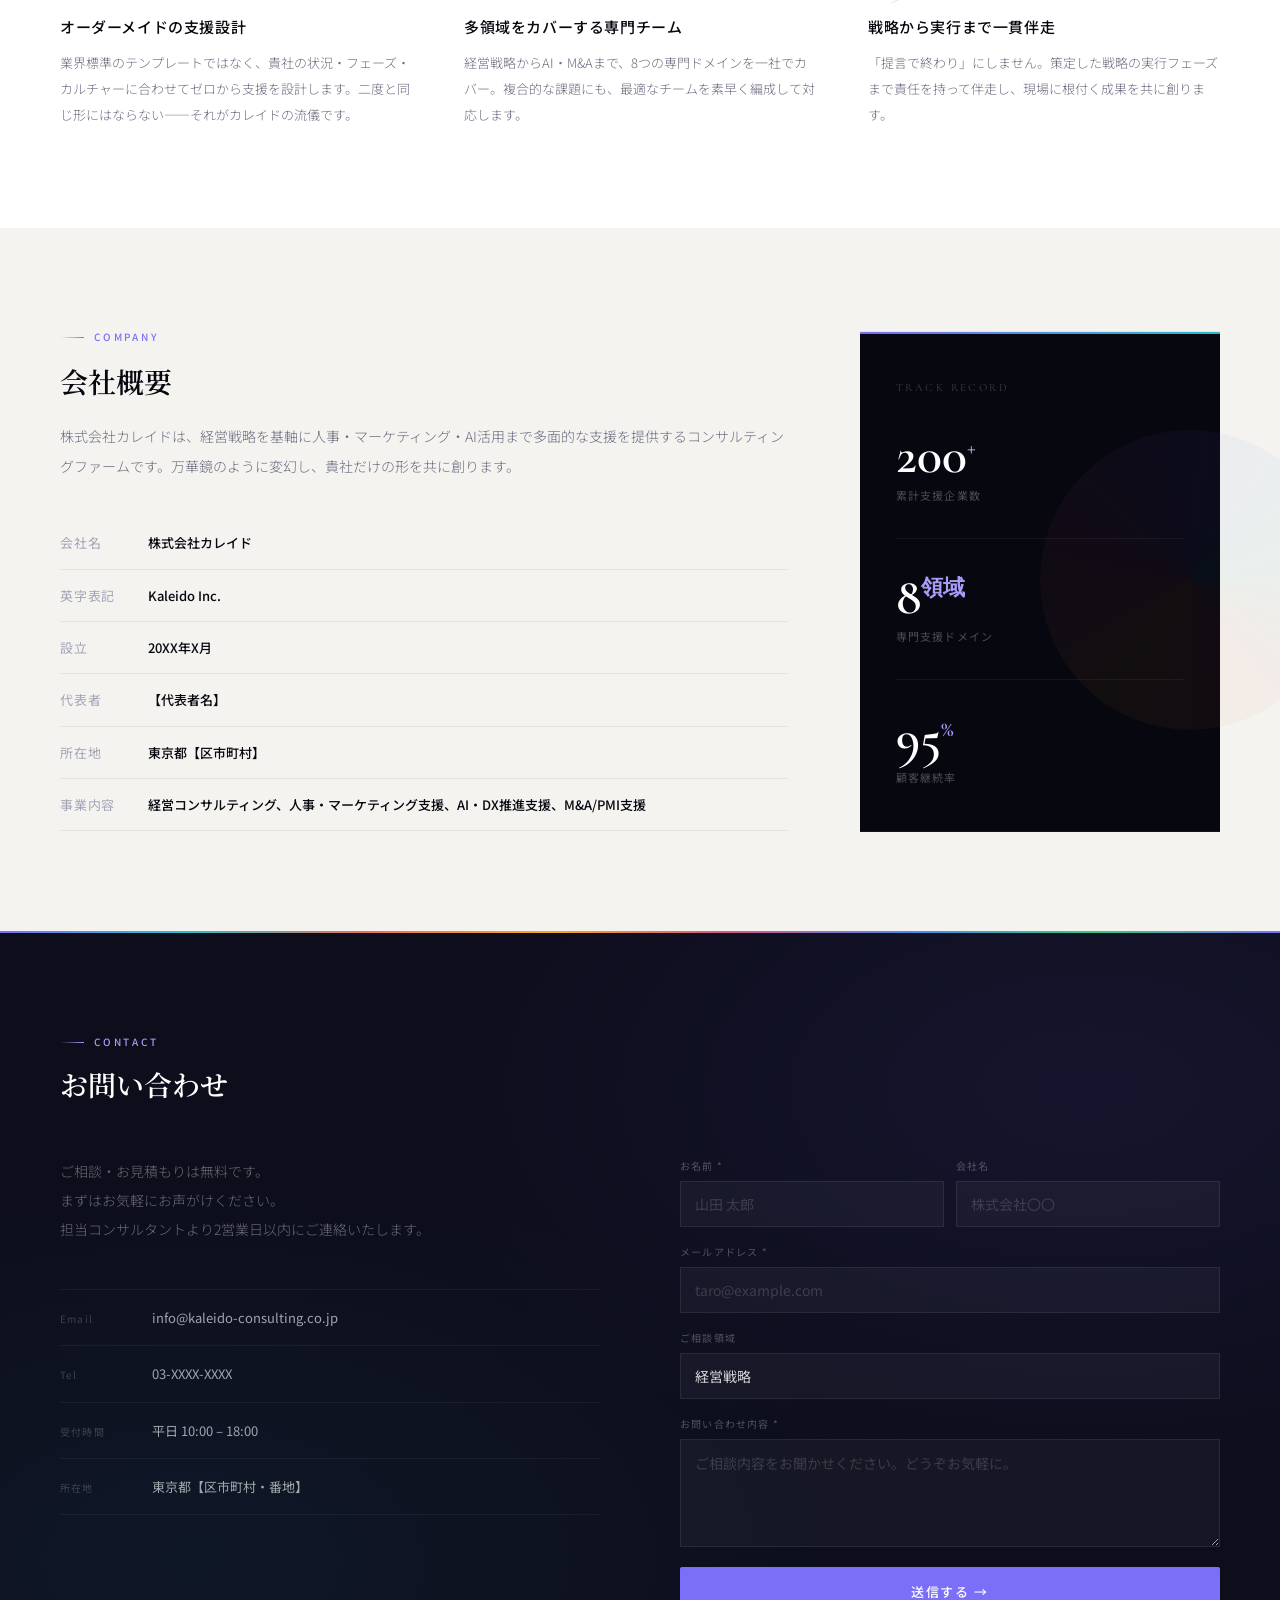
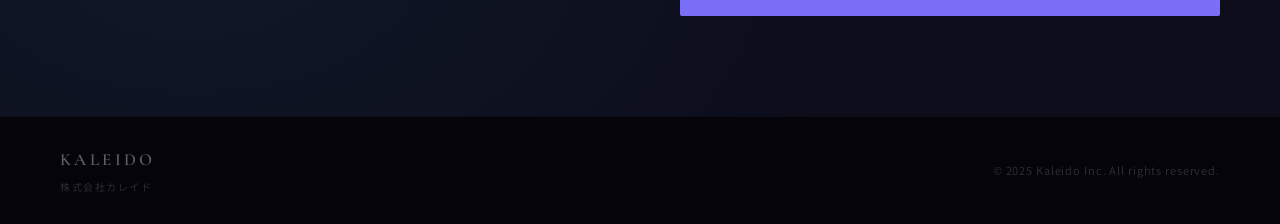
==== commit 134a84a9: "Redesign: kaleidoscope mandala × consulting visual identity - SVG mandala with 8 gem-colored segment" ====
--- a/index.html
+++ b/index.html
@@ -3,538 +3,461 @@
 <head>
 <meta charset="UTF-8">
 <meta name="viewport" content="width=device-width, initial-scale=1.0">
-<link href="https://fonts.googleapis.com/css2?family=Noto+Serif+JP:wght@400;600&family=Noto+Sans+JP:wght@300;400;500;700&family=Cormorant+Garamond:ital,wght@0,400;0,600;1,400&display=swap" rel="stylesheet">
+<title>KALEIDO — 株式会社カレイド</title>
+<link href="https://fonts.googleapis.com/css2?family=Noto+Serif+JP:wght@400;600&family=Noto+Sans+JP:wght@300;400;500;700&family=Cormorant+Garamond:ital,wght@0,300;0,400;0,600;1,300;1,400&display=swap" rel="stylesheet">
 <style>
 *, *::before, *::after { box-sizing: border-box; margin: 0; padding: 0; }
+
 :root {
-  --ink: #0E0E12;
-  --ink-mid: #1C1C24;
-  --ink-soft: #2E2E3A;
-  --silver: #F2F1EE;
-  --silver-mid: #E4E2DC;
-  --text-muted: #7A7A88;
-  --text-light: #B0AFBA;
-  --k-violet: #5B4FCF;
-  --k-teal: #2AA89A;
-  --k-coral: #D95F4B;
-  --k-amber: #C98A2B;
-  --k-rose: #B84F7A;
-  --k-blue: #2C6DB5;
-  --k-green: #3A8F5C;
-  --accent: #6C5CE7;
-  --accent-light: #8B7CF0;
-}
+  --ink:        #07070F;
+  --ink-mid:    #0D0D1C;
+  --ink-soft:   #161626;
+  --silver:     #F4F3F0;
+  --silver-mid: #E5E3DC;
+  --muted:      #6C6C80;
+  --faint:      #A4A4B8;
+
+  --g-violet:  #7C6FF7;
+  --g-teal:    #2ABFCC;
+  --g-coral:   #E8705C;
+  --g-amber:   #F5A820;
+  --g-rose:    #D0588A;
+  --g-blue:    #4A8AEC;
+  --g-emerald: #36C87C;
+  --g-gold:    #C89040;
+
+  --accent:       #7C6FF7;
+  --accent-light: #A89CF8;
+  --accent-glow:  rgba(124,111,247,0.22);
+}
+
 body {
   font-family: 'Noto Sans JP', sans-serif;
   color: var(--ink);
   background: #fff;
   font-size: 15px;
   line-height: 1.8;
+  overflow-x: hidden;
 }
 
 /* ===== NAV ===== */
 nav {
   position: sticky; top: 0; z-index: 100;
-  background: rgba(14,14,18,0.97);
-  backdrop-filter: blur(10px);
+  background: rgba(7,7,15,0.96);
+  backdrop-filter: blur(16px);
   display: flex; align-items: center; justify-content: space-between;
-  padding: 0 56px;
-  height: 66px;
-  border-bottom: 1px solid rgba(255,255,255,0.07);
-}
-.nav-logo { display: flex; align-items: baseline; gap: 6px; }
+  padding: 0 60px; height: 64px;
+  border-bottom: 1px solid rgba(255,255,255,0.06);
+}
+.nav-logo { display: flex; align-items: center; gap: 12px; }
+.nav-mark { width: 30px; height: 30px; }
+.nav-mark svg { width: 100%; height: 100%; }
 .nav-logo-en {
   font-family: 'Cormorant Garamond', serif;
-  font-size: 22px;
-  font-weight: 600;
-  color: #fff;
-  letter-spacing: 0.12em;
-}
-.nav-logo-dot { width: 6px; height: 6px; background: var(--accent); border-radius: 50%; margin-bottom: 4px; align-self: flex-end; }
-.nav-logo-ja { font-size: 11px; color: rgba(255,255,255,0.4); letter-spacing: 0.15em; font-weight: 300; }
+  font-size: 20px; font-weight: 600;
+  color: #fff; letter-spacing: 0.2em; line-height: 1;
+}
+.nav-logo-ja {
+  font-size: 10px; color: rgba(255,255,255,0.28);
+  letter-spacing: 0.18em; font-weight: 300; margin-top: 3px;
+}
 .nav-links { display: flex; gap: 36px; }
 .nav-links a {
-  color: rgba(255,255,255,0.55);
-  text-decoration: none;
-  font-size: 12px;
-  font-weight: 400;
-  letter-spacing: 0.1em;
-  transition: color 0.2s;
-  position: relative;
+  color: rgba(255,255,255,0.45); text-decoration: none;
+  font-size: 11px; letter-spacing: 0.12em;
+  position: relative; padding-bottom: 2px; transition: color 0.2s;
 }
 .nav-links a::after {
-  content: '';
-  position: absolute; bottom: -4px; left: 0; right: 0;
+  content: ''; position: absolute; bottom: -2px; left: 0; right: 0;
   height: 1px; background: var(--accent-light);
-  transform: scaleX(0); transition: transform 0.2s;
+  transform: scaleX(0); transform-origin: left; transition: transform 0.25s;
 }
 .nav-links a:hover { color: #fff; }
 .nav-links a:hover::after { transform: scaleX(1); }
 .nav-cta {
-  background: var(--accent);
-  color: #fff; border: none;
-  padding: 10px 22px;
-  font-size: 12px;
+  background: transparent; color: rgba(255,255,255,0.65);
+  border: 1px solid rgba(124,111,247,0.45);
+  padding: 9px 20px; font-size: 11px;
   font-family: 'Noto Sans JP', sans-serif;
-  cursor: pointer;
-  letter-spacing: 0.1em;
-  font-weight: 500;
-  border-radius: 2px;
-  transition: background 0.2s;
-}
-.nav-cta:hover { background: var(--accent-light); }
+  cursor: pointer; letter-spacing: 0.1em; font-weight: 500;
+  border-radius: 2px; transition: all 0.25s;
+}
+.nav-cta:hover {
+  background: var(--accent); border-color: var(--accent); color: #fff;
+  box-shadow: 0 0 20px var(--accent-glow);
+}
 
 /* ===== HERO ===== */
 .hero {
   background: var(--ink);
-  min-height: 580px;
-  display: grid;
-  grid-template-columns: 1fr 420px;
-  align-items: center;
-  gap: 0;
-  overflow: hidden;
-  position: relative;
+  min-height: calc(100vh - 64px);
+  display: grid; grid-template-columns: 1fr 1fr;
+  overflow: hidden; position: relative;
 }
 .hero-left {
-  padding: 80px 60px 80px 56px;
-  position: relative; z-index: 1;
-}
-.hero-eyebrow {
-  display: flex; align-items: center; gap: 10px;
-  margin-bottom: 28px;
-}
-.hero-eyebrow-line { width: 28px; height: 1px; background: var(--accent); }
-.hero-eyebrow-text {
-  font-size: 11px; letter-spacing: 0.22em;
-  color: var(--accent-light); font-weight: 400;
-  text-transform: uppercase;
+  padding: 100px 60px; position: relative; z-index: 1;
+  display: flex; flex-direction: column; justify-content: center;
+}
+.eyebrow {
+  display: flex; align-items: center; gap: 12px; margin-bottom: 32px;
+}
+.eyebrow-bar {
+  width: 32px; height: 1px;
+  background: linear-gradient(to right, transparent, var(--accent));
+}
+.eyebrow-text {
+  font-size: 10px; letter-spacing: 0.3em;
+  color: var(--accent-light); text-transform: uppercase;
 }
 .hero-title {
   font-family: 'Noto Serif JP', serif;
-  font-size: 36px; font-weight: 600;
-  color: #fff; line-height: 1.5;
-  margin-bottom: 28px; letter-spacing: 0.02em;
-}
-.hero-title .accent { color: var(--accent-light); }
-.hero-subtitle-en {
+  font-size: 44px; font-weight: 600;
+  color: #fff; line-height: 1.55; margin-bottom: 24px;
+}
+.hero-title .hi {
+  color: transparent;
+  background: linear-gradient(120deg, var(--accent-light) 0%, var(--g-teal) 100%);
+  -webkit-background-clip: text; background-clip: text;
+}
+.hero-sub {
   font-family: 'Cormorant Garamond', serif;
-  font-size: 14px; font-weight: 400; font-style: italic;
-  color: rgba(255,255,255,0.35);
-  letter-spacing: 0.08em;
-  margin-bottom: 24px;
+  font-size: 13px; font-style: italic; font-weight: 300;
+  color: rgba(255,255,255,0.25); letter-spacing: 0.1em; margin-bottom: 28px;
 }
 .hero-desc {
-  color: rgba(255,255,255,0.5);
-  font-size: 14px; line-height: 2;
-  font-weight: 300; max-width: 440px;
-  margin-bottom: 40px;
-}
-.hero-actions { display: flex; gap: 14px; }
+  font-size: 14px; color: rgba(255,255,255,0.42);
+  line-height: 2.1; font-weight: 300; max-width: 400px;
+  border-left: 2px solid rgba(124,111,247,0.3);
+  padding-left: 20px; margin-bottom: 48px;
+}
+.hero-actions { display: flex; gap: 16px; align-items: center; }
 .btn-primary {
   background: var(--accent); color: #fff; border: none;
-  padding: 14px 28px; font-size: 13px;
+  padding: 14px 30px; font-size: 12px;
   font-family: 'Noto Sans JP', sans-serif;
-  cursor: pointer; letter-spacing: 0.08em; font-weight: 500;
-  border-radius: 2px; transition: background 0.2s;
-}
-.btn-primary:hover { background: var(--accent-light); }
+  cursor: pointer; letter-spacing: 0.1em; font-weight: 500;
+  border-radius: 2px; transition: all 0.25s;
+  box-shadow: 0 4px 24px var(--accent-glow);
+}
+.btn-primary:hover {
+  background: var(--accent-light);
+  box-shadow: 0 6px 32px rgba(124,111,247,0.38);
+  transform: translateY(-1px);
+}
 .btn-ghost {
-  background: transparent; color: rgba(255,255,255,0.6);
-  border: 1px solid rgba(255,255,255,0.15);
-  padding: 13px 28px; font-size: 13px;
-  font-family: 'Noto Sans JP', sans-serif;
-  cursor: pointer; letter-spacing: 0.08em;
-  border-radius: 2px; transition: all 0.2s;
-}
-.btn-ghost:hover { border-color: rgba(255,255,255,0.4); color: #fff; }
-
-/* Kaleidoscope visual */
+  background: transparent; color: rgba(255,255,255,0.45);
+  border: none; padding: 14px 0;
+  font-size: 12px; font-family: 'Noto Sans JP', sans-serif;
+  cursor: pointer; letter-spacing: 0.1em; transition: color 0.2s;
+  display: flex; align-items: center; gap: 8px;
+}
+.btn-ghost::after { content: '→'; transition: transform 0.2s; display: inline-block; }
+.btn-ghost:hover { color: #fff; }
+.btn-ghost:hover::after { transform: translateX(4px); }
+
+/* Hero right — mandala */
 .hero-right {
-  position: relative; height: 100%; overflow: hidden;
-  display: flex; align-items: center; justify-content: center;
-  background: var(--ink-mid);
-}
-.kaleido-wrap {
-  position: relative; width: 340px; height: 340px;
-}
-.kaleido-ring {
+  position: relative; display: flex;
+  align-items: center; justify-content: center; overflow: hidden;
+}
+.hero-right-glow {
   position: absolute; inset: 0;
-  border-radius: 50%;
-  border: 1px solid rgba(255,255,255,0.06);
-  animation: kSpin 20s linear infinite;
-}
-.kaleido-ring:nth-child(2) { inset: 24px; animation-duration: 15s; animation-direction: reverse; }
-.kaleido-ring:nth-child(3) { inset: 48px; animation-duration: 25s; }
-@keyframes kSpin { from { transform: rotate(0deg); } to { transform: rotate(360deg); } }
-.kaleido-center {
-  position: absolute; inset: 0;
-  display: flex; align-items: center; justify-content: center;
-}
-.k-logo-big {
+  background: radial-gradient(ellipse at 55% 50%, rgba(124,111,247,0.1) 0%, rgba(42,191,204,0.05) 45%, transparent 70%);
+}
+.kaleido-svg {
+  width: 440px; height: 440px; position: relative; z-index: 1;
+  filter: drop-shadow(0 0 48px rgba(124,111,247,0.18));
+}
+.mg { transform-box: fill-box; transform-origin: center; }
+.mg-outer  { animation: mspin 30s linear infinite; }
+.mg-inner  { animation: mspin 18s linear infinite reverse; }
+.mg-spokes { animation: mspin 80s linear infinite; }
+.mg-deco   { animation: mspin 45s linear infinite reverse; }
+@keyframes mspin { to { transform: rotate(360deg); } }
+
+.hero-tag {
+  position: absolute; bottom: 32px; left: 50%; transform: translateX(-50%);
   font-family: 'Cormorant Garamond', serif;
-  font-size: 72px; font-weight: 600;
-  color: rgba(255,255,255,0.08);
-  letter-spacing: 0.05em;
-  user-select: none;
-}
-.kaleido-orbit {
-  position: absolute; inset: 0;
-}
-.k-dot {
-  position: absolute;
-  width: 8px; height: 8px; border-radius: 50%;
-  transform: translate(-50%, -50%);
-}
-.hero-right-label {
-  position: absolute; bottom: 28px; left: 50%; transform: translateX(-50%);
+  font-size: 10px; letter-spacing: 0.36em;
+  color: rgba(255,255,255,0.16); text-transform: uppercase; white-space: nowrap;
+}
+
+/* ===== PRISM DIVIDER ===== */
+.prism {
+  height: 2px;
+  background: linear-gradient(to right,
+    var(--g-violet), var(--g-teal), var(--g-coral),
+    var(--g-amber), var(--g-rose), var(--g-blue),
+    var(--g-emerald), var(--g-violet));
+}
+
+/* ===== TAGLINE ===== */
+.tagline-strip {
+  background: var(--ink-soft);
+  padding: 22px 60px;
+  display: flex; align-items: center; justify-content: space-between;
+  border-bottom: 1px solid rgba(255,255,255,0.05);
+}
+.tagline-en {
   font-family: 'Cormorant Garamond', serif;
-  font-size: 11px; letter-spacing: 0.3em;
-  color: rgba(255,255,255,0.2);
-  text-transform: uppercase; white-space: nowrap;
-}
-
-/* ===== TAGLINE BAND ===== */
-.tagline-band {
-  background: var(--accent);
-  padding: 20px 56px;
-  display: flex; align-items: center; justify-content: space-between;
-}
-.tagline-text {
-  font-family: 'Cormorant Garamond', serif;
-  font-size: 18px; font-style: italic;
-  color: rgba(255,255,255,0.9);
-  letter-spacing: 0.06em;
-}
-.tagline-ja {
-  font-size: 12px; color: rgba(255,255,255,0.65);
-  letter-spacing: 0.15em; font-weight: 300;
-}
+  font-size: 17px; font-style: italic; font-weight: 300;
+  color: rgba(255,255,255,0.55); letter-spacing: 0.08em;
+}
+.tagline-ja { font-size: 11px; color: rgba(255,255,255,0.25); letter-spacing: 0.15em; font-weight: 300; }
+
+/* ===== SHARED SECTION LABEL ===== */
+.sec-label {
+  display: flex; align-items: center; gap: 10px;
+  font-size: 10px; letter-spacing: 0.28em;
+  color: var(--accent); text-transform: uppercase;
+  font-weight: 500; margin-bottom: 14px;
+}
+.sec-label::before {
+  content: ''; width: 24px; height: 1px; flex-shrink: 0;
+  background: linear-gradient(to right, transparent, var(--accent));
+}
+.sec-label.light { color: var(--accent-light); }
+.sec-label.light::before { background: linear-gradient(to right, transparent, var(--accent-light)); }
+
+.sec-title {
+  font-family: 'Noto Serif JP', serif;
+  font-size: 28px; font-weight: 600; line-height: 1.4; margin-bottom: 12px;
+}
+.sec-desc { font-size: 14px; color: var(--muted); font-weight: 300; line-height: 1.9; max-width: 520px; }
 
 /* ===== CONCEPT ===== */
 .concept {
-  padding: 88px 56px;
-  display: grid;
-  grid-template-columns: 1fr 1fr;
-  gap: 80px;
-  align-items: center;
-  background: #fff;
-}
-.concept-label {
-  font-size: 11px; letter-spacing: 0.22em;
-  color: var(--accent); text-transform: uppercase;
-  font-weight: 500; margin-bottom: 14px;
-  display: flex; align-items: center; gap: 10px;
-}
-.concept-label::before { content: ''; width: 20px; height: 1px; background: var(--accent); }
-.concept-title {
-  font-family: 'Noto Serif JP', serif;
-  font-size: 26px; color: var(--ink);
-  font-weight: 600; line-height: 1.5;
-  margin-bottom: 20px;
-}
+  padding: 100px 60px;
+  display: grid; grid-template-columns: 1fr 1fr;
+  gap: 80px; align-items: center; background: #fff;
+}
+.concept-title { font-family: 'Noto Serif JP', serif; font-size: 28px; color: var(--ink); font-weight: 600; line-height: 1.5; margin-bottom: 22px; }
 .concept-title em { font-style: normal; color: var(--accent); }
-.concept-body {
-  font-size: 14px; color: var(--text-muted);
-  line-height: 2.1; font-weight: 300;
-}
-.concept-etymology {
-  background: var(--silver);
-  padding: 32px 36px;
-  border-left: 3px solid var(--accent);
+.concept-body { font-size: 14px; color: var(--muted); line-height: 2.2; font-weight: 300; }
+
+.etym-card {
+  background: var(--ink); padding: 44px 40px;
+  position: relative; overflow: hidden;
+}
+.etym-card::before {
+  content: ''; position: absolute; top: 0; left: 0; right: 0; height: 2px;
+  background: linear-gradient(to right, var(--accent), var(--g-teal));
+}
+.etym-card::after {
+  content: 'K'; position: absolute; bottom: -16px; right: 12px;
+  font-family: 'Cormorant Garamond', serif; font-size: 130px; font-weight: 600;
+  color: rgba(255,255,255,0.03); line-height: 1; pointer-events: none;
 }
 .etym-word {
   font-family: 'Cormorant Garamond', serif;
-  font-size: 32px; font-weight: 600;
-  color: var(--ink); margin-bottom: 16px;
-  letter-spacing: 0.06em;
-}
-.etym-parts { display: flex; gap: 0; margin-bottom: 20px; }
-.etym-part {
-  padding: 8px 16px;
-  font-size: 12px; letter-spacing: 0.08em;
-  font-weight: 500;
-}
-.etym-part.kalos { background: var(--accent); color: #fff; }
-.etym-part.eidos { background: var(--ink); color: rgba(255,255,255,0.8); }
-.etym-part-label { font-size: 10px; opacity: 0.7; display: block; margin-top: 2px; }
-.etym-desc {
-  font-size: 13px; color: var(--text-muted);
-  line-height: 1.85; font-weight: 300;
-}
-.etym-desc strong { color: var(--ink); font-weight: 500; }
+  font-size: 36px; font-weight: 600; color: #fff; margin-bottom: 20px; letter-spacing: 0.06em;
+}
+.etym-pills { display: flex; gap: 8px; margin-bottom: 24px; }
+.etym-pill { padding: 6px 16px; font-size: 11px; font-weight: 500; letter-spacing: 0.1em; border-radius: 2px; }
+.etym-pill.kalos { background: var(--accent); color: #fff; }
+.etym-pill.eidos { background: var(--g-teal); color: #fff; }
+.etym-pill-sub { display: block; font-size: 9px; opacity: 0.7; margin-top: 2px; letter-spacing: 0.06em; }
+.etym-desc { font-size: 13px; color: rgba(255,255,255,0.42); line-height: 1.9; font-weight: 300; }
+.etym-desc strong { color: rgba(255,255,255,0.78); font-weight: 500; }
 
 /* ===== SERVICES ===== */
-.services { background: var(--silver); padding: 88px 56px; }
-.section-header { margin-bottom: 52px; }
-.section-label {
-  font-size: 11px; letter-spacing: 0.22em;
-  color: var(--accent); text-transform: uppercase;
-  font-weight: 500; margin-bottom: 12px;
-  display: flex; align-items: center; gap: 10px;
-}
-.section-label::before { content: ''; width: 20px; height: 1px; background: var(--accent); }
-.section-title {
-  font-family: 'Noto Serif JP', serif;
-  font-size: 26px; color: var(--ink);
-  font-weight: 600; line-height: 1.4; margin-bottom: 12px;
-}
-.section-desc {
-  font-size: 14px; color: var(--text-muted);
-  font-weight: 300; line-height: 1.9; max-width: 540px;
-}
-
-.services-hub {
-  display: grid;
-  grid-template-columns: repeat(4, 1fr);
-  gap: 12px;
-}
-.service-card {
-  background: #fff;
-  padding: 32px 26px;
-  position: relative;
-  transition: transform 0.2s, box-shadow 0.2s;
-  cursor: default;
-  border-bottom: 3px solid transparent;
-}
-.service-card:hover {
-  transform: translateY(-4px);
-  box-shadow: 0 12px 32px rgba(0,0,0,0.08);
-}
-.service-card.core {
-  grid-column: span 1;
-  background: var(--ink);
-  border-bottom-color: var(--accent);
-}
-.service-card.core .service-name { color: #fff; }
-.service-card.core .service-text { color: rgba(255,255,255,0.45); }
-.service-card.core .service-num { color: rgba(255,255,255,0.04); }
-.service-card.s1 { border-bottom-color: var(--k-violet); }
-.service-card.s2 { border-bottom-color: var(--k-teal); }
-.service-card.s3 { border-bottom-color: var(--k-coral); }
-.service-card.s4 { border-bottom-color: var(--k-amber); }
-.service-card.s5 { border-bottom-color: var(--k-rose); }
-.service-card.s6 { border-bottom-color: var(--k-blue); }
-.service-card.s7 { border-bottom-color: var(--k-green); }
-.service-swatch {
-  width: 8px; height: 8px; border-radius: 50%;
-  margin-bottom: 18px;
-}
-.service-card.core .service-swatch { background: var(--accent); }
-.service-card.s1 .service-swatch { background: var(--k-violet); }
-.service-card.s2 .service-swatch { background: var(--k-teal); }
-.service-card.s3 .service-swatch { background: var(--k-coral); }
-.service-card.s4 .service-swatch { background: var(--k-amber); }
-.service-card.s5 .service-swatch { background: var(--k-rose); }
-.service-card.s6 .service-swatch { background: var(--k-blue); }
-.service-card.s7 .service-swatch { background: var(--k-green); }
-.service-name {
-  font-family: 'Noto Serif JP', serif;
-  font-size: 15px; color: var(--ink);
-  font-weight: 600; margin-bottom: 10px;
-  letter-spacing: 0.03em; line-height: 1.4;
-}
-.service-name-en {
-  font-family: 'Cormorant Garamond', serif;
-  font-size: 11px; color: var(--text-light);
-  letter-spacing: 0.12em; margin-bottom: 12px;
-  display: block;
-}
-.service-card.core .service-name-en { color: rgba(255,255,255,0.25); }
-.service-text {
-  font-size: 12px; color: var(--text-muted);
-  line-height: 1.8; font-weight: 300;
-}
-.service-num {
-  position: absolute; bottom: 16px; right: 20px;
-  font-size: 40px; color: rgba(0,0,0,0.035);
-  font-weight: 700; font-family: 'Cormorant Garamond', serif;
-  line-height: 1;
-}
+.services {
+  background: var(--silver); padding: 100px 60px;
+  position: relative; overflow: hidden;
+}
+.services::before {
+  content: ''; position: absolute; inset: 0; pointer-events: none;
+  background-image: url("data:image/svg+xml,%3Csvg width='52' height='52' viewBox='0 0 52 52' xmlns='http://www.w3.org/2000/svg'%3E%3Cpolygon points='26,4 48,17 48,35 26,48 4,35 4,17' fill='none' stroke='%23000' stroke-opacity='0.022' stroke-width='1'/%3E%3C/svg%3E");
+  background-size: 52px 52px;
+}
+.services-grid {
+  display: grid; grid-template-columns: repeat(4, 1fr);
+  gap: 10px; margin-top: 52px; position: relative;
+}
+.svc {
+  background: #fff; padding: 32px 24px 40px;
+  position: relative; overflow: hidden;
+  transition: transform 0.25s, box-shadow 0.25s;
+}
+.svc::before {
+  content: ''; position: absolute; top: 0; left: 0; right: 0; height: 2px;
+  background: currentColor; transition: height 0.25s;
+}
+.svc:hover { transform: translateY(-6px); box-shadow: 0 16px 40px rgba(0,0,0,0.09); }
+.svc:hover::before { height: 3px; }
+
+.svc-core { background: var(--ink); color: var(--accent); }
+.svc-core::before { background: var(--accent); height: 2px; }
+.svc-1 { color: var(--g-violet); }
+.svc-2 { color: var(--g-teal); }
+.svc-3 { color: var(--g-coral); }
+.svc-4 { color: var(--g-amber); }
+.svc-5 { color: var(--g-rose); }
+.svc-6 { color: var(--g-blue); }
+.svc-7 { color: var(--g-emerald); }
+
+.svc-dot { width: 6px; height: 6px; border-radius: 50%; background: currentColor; margin-bottom: 20px; }
+.svc-name { font-family: 'Noto Serif JP', serif; font-size: 15px; font-weight: 600; color: var(--ink); margin-bottom: 8px; line-height: 1.4; }
+.svc-core .svc-name { color: #fff; }
+.svc-en { font-family: 'Cormorant Garamond', serif; font-size: 10px; color: var(--faint); letter-spacing: 0.14em; margin-bottom: 14px; display: block; }
+.svc-core .svc-en { color: rgba(255,255,255,0.2); }
+.svc-text { font-size: 12px; color: var(--muted); line-height: 1.85; font-weight: 300; }
+.svc-core .svc-text { color: rgba(255,255,255,0.35); }
+.svc-num {
+  position: absolute; bottom: 12px; right: 16px;
+  font-family: 'Cormorant Garamond', serif; font-size: 36px; font-weight: 400;
+  line-height: 1; color: currentColor; opacity: 0.08;
+}
+.svc-core .svc-num { color: #fff; opacity: 0.04; }
 
 /* ===== APPROACH ===== */
-.approach {
-  background: var(--ink);
-  padding: 88px 56px;
-}
-.approach .section-label::before { background: var(--accent-light); }
-.approach .section-label { color: var(--accent-light); }
-.approach .section-title { color: #fff; }
-.approach .section-desc { color: rgba(255,255,255,0.45); max-width: 100%; }
-.approach-steps {
-  display: grid;
-  grid-template-columns: repeat(5, 1fr);
-  gap: 1px;
-  background: rgba(255,255,255,0.06);
-  margin-top: 48px;
-}
-.step {
-  background: var(--ink);
-  padding: 36px 28px;
-  position: relative;
-}
-.step-num {
-  font-family: 'Cormorant Garamond', serif;
-  font-size: 44px; font-weight: 400;
-  color: rgba(255,255,255,0.06); line-height: 1;
-  margin-bottom: 16px;
-}
-.step-title {
-  font-size: 14px; color: #fff;
-  font-weight: 500; margin-bottom: 10px;
-  letter-spacing: 0.04em;
-}
-.step-desc {
-  font-size: 12px; color: rgba(255,255,255,0.35);
-  line-height: 1.8; font-weight: 300;
-}
-.step-arrow {
-  position: absolute; right: -1px; top: 50%;
-  transform: translateY(-50%);
-  width: 0; height: 0;
-  border-top: 8px solid transparent;
-  border-bottom: 8px solid transparent;
-  border-left: 8px solid var(--accent);
-  z-index: 2;
-}
-.step:last-child .step-arrow { display: none; }
-
-/* ===== FEATURES ===== */
-.features { background: #fff; padding: 88px 56px; }
-.features-grid {
-  display: grid;
-  grid-template-columns: repeat(3, 1fr);
-  gap: 40px;
-  margin-top: 52px;
-}
-.feature-item { padding: 0; }
-.feature-num {
-  font-family: 'Cormorant Garamond', serif;
-  font-size: 48px; color: var(--silver-mid);
-  font-weight: 600; line-height: 1;
-  margin-bottom: 16px;
-}
-.feature-title {
-  font-size: 15px; color: var(--ink);
-  font-weight: 500; margin-bottom: 10px;
-  letter-spacing: 0.04em;
-  padding-bottom: 14px;
-  border-bottom: 1px solid var(--silver-mid);
-}
-.feature-text { font-size: 13px; color: var(--text-muted); line-height: 1.9; font-weight: 300; }
+.approach { background: var(--ink); padding: 100px 60px; position: relative; overflow: hidden; }
+.approach::before {
+  content: ''; position: absolute; inset: 0; pointer-events: none;
+  background: radial-gradient(ellipse at 75% 50%, rgba(124,111,247,0.07) 0%, transparent 55%);
+}
+.approach-track {
+  display: grid; grid-template-columns: repeat(5, 1fr);
+  gap: 0; margin-top: 56px; position: relative;
+}
+.approach-track::before {
+  content: ''; position: absolute;
+  top: 27px; left: 28px; right: 28px; height: 1px;
+  background: linear-gradient(to right, var(--g-violet), var(--g-teal), var(--g-coral), var(--g-amber), var(--g-emerald));
+  opacity: 0.35;
+}
+.step { padding-right: 20px; }
+.step-circ {
+  width: 56px; height: 56px; border-radius: 50%;
+  background: var(--ink-soft); border: 1px solid rgba(255,255,255,0.08);
+  display: flex; align-items: center; justify-content: center;
+  margin-bottom: 24px; position: relative; z-index: 1;
+}
+.step:nth-child(1) .step-circ { border-color: rgba(124,111,247,0.45); }
+.step:nth-child(2) .step-circ { border-color: rgba(42,191,204,0.45); }
+.step:nth-child(3) .step-circ { border-color: rgba(232,112,92,0.45); }
+.step:nth-child(4) .step-circ { border-color: rgba(245,168,32,0.45); }
+.step:nth-child(5) .step-circ { border-color: rgba(54,200,124,0.45); }
+.step-n {
+  font-family: 'Cormorant Garamond', serif; font-size: 18px; font-weight: 400;
+  color: rgba(255,255,255,0.38);
+}
+.step-title { font-size: 13px; color: #fff; font-weight: 500; margin-bottom: 10px; letter-spacing: 0.04em; }
+.step-desc { font-size: 12px; color: rgba(255,255,255,0.3); line-height: 1.85; font-weight: 300; }
+
+/* ===== WHY ===== */
+.why { background: #fff; padding: 100px 60px; }
+.why-grid { display: grid; grid-template-columns: repeat(3, 1fr); gap: 52px; margin-top: 56px; }
+.why-item { padding-top: 28px; position: relative; }
+.why-item::before { content: ''; position: absolute; top: 0; left: 0; width: 40px; height: 2px; }
+.why-item:nth-child(1)::before { background: var(--g-violet); }
+.why-item:nth-child(2)::before { background: var(--g-teal); }
+.why-item:nth-child(3)::before { background: var(--g-coral); }
+.why-num { font-family: 'Cormorant Garamond', serif; font-size: 44px; color: var(--silver-mid); font-weight: 600; line-height: 1; margin-bottom: 14px; }
+.why-title { font-size: 15px; color: var(--ink); font-weight: 500; margin-bottom: 10px; letter-spacing: 0.04em; }
+.why-text { font-size: 13px; color: var(--muted); line-height: 2; font-weight: 300; }
 
 /* ===== ABOUT ===== */
 .about {
-  background: var(--silver);
-  padding: 88px 56px;
-  display: grid;
-  grid-template-columns: 1fr 380px;
-  gap: 72px; align-items: center;
-}
-.about-info { }
-.about-title {
-  font-family: 'Noto Serif JP', serif;
-  font-size: 26px; color: var(--ink);
-  font-weight: 600; line-height: 1.5;
-  margin-bottom: 20px;
-}
-.about-body {
-  font-size: 14px; color: var(--text-muted);
-  line-height: 2; font-weight: 300; margin-bottom: 32px;
-}
-.about-table { width: 100%; }
+  background: var(--silver); padding: 100px 60px;
+  display: grid; grid-template-columns: 1fr 360px;
+  gap: 72px; align-items: start; position: relative; overflow: hidden;
+}
+.about::after {
+  content: ''; position: absolute; right: -60px; top: 50%; transform: translateY(-50%);
+  width: 300px; height: 300px; border-radius: 50%;
+  background: conic-gradient(var(--g-violet), var(--g-teal), var(--g-coral), var(--g-amber), var(--g-rose), var(--g-violet));
+  opacity: 0.05; pointer-events: none;
+}
+.about-title { font-family: 'Noto Serif JP', serif; font-size: 28px; color: var(--ink); font-weight: 600; line-height: 1.5; margin-bottom: 20px; }
+.about-body { font-size: 14px; color: var(--muted); line-height: 2.1; font-weight: 300; margin-bottom: 36px; }
+.about-table { width: 100%; border-collapse: collapse; }
 .about-table tr { border-bottom: 1px solid var(--silver-mid); }
 .about-table td { padding: 14px 0; font-size: 13px; vertical-align: top; }
-.about-table td:first-child {
-  color: var(--text-muted); width: 100px; font-weight: 400;
-  letter-spacing: 0.04em;
-}
+.about-table td:first-child { color: var(--faint); width: 88px; letter-spacing: 0.06em; }
 .about-table td:last-child { color: var(--ink); font-weight: 500; }
-.about-card {
-  background: var(--ink);
-  padding: 40px 36px;
-}
-.about-card-title {
-  font-family: 'Cormorant Garamond', serif;
-  font-size: 13px; letter-spacing: 0.2em;
-  color: rgba(255,255,255,0.3);
-  text-transform: uppercase;
-  margin-bottom: 28px;
-}
-.about-stat { margin-bottom: 28px; }
-.about-stat-num {
-  font-family: 'Cormorant Garamond', serif;
-  font-size: 48px; font-weight: 600;
-  color: #fff; line-height: 1;
-  margin-bottom: 4px;
-}
-.about-stat-num span { font-size: 22px; color: var(--accent-light); }
-.about-stat-label { font-size: 12px; color: rgba(255,255,255,0.35); letter-spacing: 0.08em; }
-.about-divider { height: 1px; background: rgba(255,255,255,0.06); margin-bottom: 28px; }
+.about-stats { background: var(--ink); padding: 44px 36px; position: sticky; top: 84px; }
+.stats-label { font-family: 'Cormorant Garamond', serif; font-size: 11px; letter-spacing: 0.22em; color: rgba(255,255,255,0.22); text-transform: uppercase; margin-bottom: 32px; }
+.stat { margin-bottom: 32px; }
+.stat:last-child { margin-bottom: 0; }
+.stat-num { font-family: 'Cormorant Garamond', serif; font-size: 52px; font-weight: 600; color: #fff; line-height: 1; margin-bottom: 4px; }
+.stat-num sup { font-size: 22px; color: var(--accent-light); vertical-align: super; }
+.stat-lbl { font-size: 11px; color: rgba(255,255,255,0.28); letter-spacing: 0.1em; }
+.stat-div { height: 1px; background: rgba(255,255,255,0.06); margin-bottom: 32px; }
+.about-stats::before { content: ''; display: block; height: 2px; background: linear-gradient(to right, var(--accent), var(--g-teal)); margin-bottom: 44px; margin-left: -36px; margin-right: -36px; margin-top: -44px; }
 
 /* ===== CONTACT ===== */
-.contact { background: var(--ink); padding: 88px 56px; }
-.contact .section-label { color: var(--accent-light); }
-.contact .section-label::before { background: var(--accent-light); }
-.contact .section-title { color: #fff; }
-.contact-inner {
+.contact { background: var(--ink-mid); padding: 100px 60px; position: relative; overflow: hidden; }
+.contact::before {
+  content: ''; position: absolute; inset: 0; pointer-events: none;
+  background: radial-gradient(ellipse at 15% 80%, rgba(42,191,204,0.06) 0%, transparent 45%),
+              radial-gradient(ellipse at 85% 20%, rgba(124,111,247,0.08) 0%, transparent 45%);
+}
+.contact-grid {
   display: grid; grid-template-columns: 1fr 1fr;
-  gap: 72px; margin-top: 52px;
-}
-.contact-left { }
-.contact-intro { font-size: 14px; color: rgba(255,255,255,0.45); line-height: 2; font-weight: 300; margin-bottom: 40px; }
-.contact-detail { display: flex; flex-direction: column; gap: 0; }
-.cdetail {
-  padding: 18px 0;
-  border-bottom: 1px solid rgba(255,255,255,0.06);
-  display: flex; gap: 20px; align-items: center;
-}
-.cdetail:first-child { border-top: 1px solid rgba(255,255,255,0.06); }
-.cdetail-label { font-size: 11px; color: rgba(255,255,255,0.25); width: 80px; letter-spacing: 0.1em; }
-.cdetail-val { font-size: 14px; color: rgba(255,255,255,0.7); font-weight: 400; }
-.contact-form { display: flex; flex-direction: column; gap: 18px; }
-.form-row { display: grid; grid-template-columns: 1fr 1fr; gap: 14px; }
-.form-group { display: flex; flex-direction: column; gap: 6px; }
-.form-label { font-size: 11px; letter-spacing: 0.1em; color: rgba(255,255,255,0.35); font-weight: 400; }
-.form-input, .form-select, .form-textarea {
-  background: rgba(255,255,255,0.05);
-  border: 1px solid rgba(255,255,255,0.1);
-  padding: 12px 14px;
-  font-family: 'Noto Sans JP', sans-serif;
+  gap: 80px; margin-top: 52px; position: relative; z-index: 1;
+}
+.contact-intro { font-size: 14px; color: rgba(255,255,255,0.38); line-height: 2.1; font-weight: 300; margin-bottom: 44px; }
+.cdetail { padding: 16px 0; border-bottom: 1px solid rgba(255,255,255,0.05); display: flex; gap: 20px; align-items: baseline; }
+.cdetail:first-child { border-top: 1px solid rgba(255,255,255,0.05); }
+.cdlabel { font-size: 10px; color: rgba(255,255,255,0.2); width: 72px; letter-spacing: 0.12em; flex-shrink: 0; }
+.cdval { font-size: 13px; color: rgba(255,255,255,0.62); }
+.cform { display: flex; flex-direction: column; gap: 16px; }
+.frow { display: grid; grid-template-columns: 1fr 1fr; gap: 12px; }
+.fg { display: flex; flex-direction: column; gap: 6px; }
+.flabel { font-size: 10px; letter-spacing: 0.12em; color: rgba(255,255,255,0.28); }
+.finput, .fsel, .ftxt {
+  background: rgba(255,255,255,0.04); border: 1px solid rgba(255,255,255,0.08);
+  padding: 12px 14px; font-family: 'Noto Sans JP', sans-serif;
   font-size: 14px; color: rgba(255,255,255,0.8);
-  outline: none; transition: border-color 0.2s;
-  appearance: none; -webkit-appearance: none;
-  border-radius: 0;
-}
-.form-input::placeholder, .form-textarea::placeholder { color: rgba(255,255,255,0.2); }
-.form-input:focus, .form-select:focus, .form-textarea:focus {
-  border-color: var(--accent-light);
-  background: rgba(108,92,231,0.08);
-}
-.form-select option { background: var(--ink-soft); color: #fff; }
-.form-textarea { resize: vertical; min-height: 100px; }
-.form-submit {
+  outline: none; transition: border-color 0.2s, background 0.2s;
+  -webkit-appearance: none; border-radius: 0;
+}
+.finput::placeholder, .ftxt::placeholder { color: rgba(255,255,255,0.16); }
+.finput:focus, .fsel:focus, .ftxt:focus { border-color: var(--accent); background: rgba(124,111,247,0.07); }
+.fsel option { background: var(--ink-soft); }
+.ftxt { resize: vertical; min-height: 108px; line-height: 1.7; }
+.fsub {
   background: var(--accent); color: #fff; border: none;
   padding: 15px; font-family: 'Noto Sans JP', sans-serif;
-  font-size: 14px; cursor: pointer;
-  letter-spacing: 0.1em; font-weight: 500;
-  border-radius: 2px; transition: background 0.2s; margin-top: 4px;
-}
-.form-submit:hover { background: var(--accent-light); }
+  font-size: 13px; cursor: pointer; letter-spacing: 0.12em; font-weight: 500;
+  border-radius: 2px; transition: all 0.25s; margin-top: 4px;
+}
+.fsub:hover { background: var(--accent-light); box-shadow: 0 4px 24px var(--accent-glow); transform: translateY(-1px); }
 
 /* ===== FOOTER ===== */
 footer {
-  background: rgba(8,8,12,1);
-  padding: 28px 56px;
+  background: rgba(4,4,10,1); padding: 28px 60px;
   display: flex; align-items: center; justify-content: space-between;
-  border-top: 1px solid rgba(255,255,255,0.05);
-}
-.footer-logo-en {
-  font-family: 'Cormorant Garamond', serif;
-  font-size: 18px; font-weight: 600;
-  color: rgba(255,255,255,0.5); letter-spacing: 0.12em;
-}
-.footer-logo-ja { font-size: 11px; color: rgba(255,255,255,0.2); margin-top: 2px; letter-spacing: 0.15em; }
-.footer-copy { font-size: 11px; color: rgba(255,255,255,0.2); letter-spacing: 0.06em; }
+  border-top: 1px solid rgba(255,255,255,0.04);
+}
+.ft-en { font-family: 'Cormorant Garamond', serif; font-size: 17px; font-weight: 600; color: rgba(255,255,255,0.36); letter-spacing: 0.2em; }
+.ft-ja { font-size: 10px; color: rgba(255,255,255,0.16); margin-top: 3px; letter-spacing: 0.15em; }
+.ft-copy { font-size: 11px; color: rgba(255,255,255,0.16); letter-spacing: 0.08em; }
+
+/* ===== RESPONSIVE ===== */
+@media (max-width: 960px) {
+  nav { padding: 0 24px; }
+  .nav-links { display: none; }
+  .hero { grid-template-columns: 1fr; min-height: auto; }
+  .hero-right { display: none; }
+  .hero-left { padding: 64px 24px; }
+  .hero-title { font-size: 32px; }
+  .tagline-strip { padding: 18px 24px; flex-direction: column; gap: 8px; }
+  .concept { grid-template-columns: 1fr; gap: 40px; padding: 64px 24px; }
+  .services { padding: 64px 24px; }
+  .services-grid { grid-template-columns: repeat(2, 1fr); }
+  .approach { padding: 64px 24px; }
+  .approach-track { grid-template-columns: 1fr 1fr; gap: 32px; }
+  .approach-track::before { display: none; }
+  .why { padding: 64px 24px; }
+  .why-grid { grid-template-columns: 1fr; gap: 36px; }
+  .about { grid-template-columns: 1fr; padding: 64px 24px; }
+  .about-stats { position: static; }
+  .contact { padding: 64px 24px; }
+  .contact-grid { grid-template-columns: 1fr; gap: 48px; }
+  footer { padding: 24px; flex-direction: column; gap: 10px; text-align: center; }
+}
 </style>
 </head>
 <body>
@@ -542,11 +465,17 @@
 <!-- NAV -->
 <nav>
   <div class="nav-logo">
-    <div class="nav-logo-dot"></div>
+    <div class="nav-mark">
+      <svg viewBox="0 0 30 30" fill="none" xmlns="http://www.w3.org/2000/svg">
+        <polygon points="15,2 26,8.5 26,21.5 15,28 4,21.5 4,8.5" fill="none" stroke="rgba(255,255,255,0.12)" stroke-width="1"/>
+        <polygon points="15,7 22.5,11.25 22.5,18.75 15,23 7.5,18.75 7.5,11.25" fill="none" stroke="rgba(124,111,247,0.45)" stroke-width="1"/>
+        <circle cx="15" cy="15" r="2.8" fill="#7C6FF7"/>
+      </svg>
+    </div>
     <div>
       <div class="nav-logo-en">KALEIDO</div>
-    </div>
-    <div class="nav-logo-ja">株式会社カレイド</div>
+      <div class="nav-logo-ja">株式会社カレイド</div>
+    </div>
   </div>
   <div class="nav-links">
     <a href="#services">サービス</a>
@@ -558,50 +487,219 @@
 </nav>
 
 <!-- HERO -->
-<div class="hero">
+<section class="hero">
   <div class="hero-left">
-    <div class="hero-eyebrow">
-      <div class="hero-eyebrow-line"></div>
-      <div class="hero-eyebrow-text">Management Consulting</div>
+    <div class="eyebrow">
+      <div class="eyebrow-bar"></div>
+      <div class="eyebrow-text">Management Consulting</div>
     </div>
     <h1 class="hero-title">
-      貴社だけの<span class="accent">唯一の形</span>で、<br>
-      経営の多面を<span class="accent">解き放つ</span>。
+      貴社だけの<br>
+      <span class="hi">唯一の形</span>で、<br>
+      経営の多面を<br>解き放つ。
     </h1>
-    <div class="hero-subtitle-en">No two patterns alike — just like a kaleidoscope.</div>
+    <div class="hero-sub">No two patterns alike — just like a kaleidoscope.</div>
     <p class="hero-desc">
       経営戦略・人事・マーケティング・AI活用まで、<br>
       カレイドは多面的な専門性で貴社の成長に伴走します。<br>
-      同じ形の支援は一つとしてありません。
+      同じ形の支援は、一つとしてありません。
     </p>
     <div class="hero-actions">
       <button class="btn-primary">サービスを見る</button>
       <button class="btn-ghost">無料相談をする</button>
     </div>
   </div>
+
   <div class="hero-right">
-    <div class="kaleido-wrap">
-      <div class="kaleido-ring"></div>
-      <div class="kaleido-ring"></div>
-      <div class="kaleido-ring"></div>
-      <div class="kaleido-center">
-        <div class="k-logo-big">K</div>
-      </div>
-    </div>
-    <div class="hero-right-label">Kaleidoscope · 万華鏡</div>
-  </div>
-</div>
-
-<!-- TAGLINE BAND -->
-<div class="tagline-band">
-  <div class="tagline-text">"Beautiful forms, endlessly unique."</div>
+    <div class="hero-right-glow"></div>
+    <!-- Kaleidoscope Mandala -->
+    <svg class="kaleido-svg" viewBox="-220 -220 440 440" xmlns="http://www.w3.org/2000/svg">
+      <defs>
+        <radialGradient id="rg-v" cx="0" cy="0" r="168" gradientUnits="userSpaceOnUse">
+          <stop offset="0%"   stop-color="#7C6FF7" stop-opacity="0"/>
+          <stop offset="35%"  stop-color="#7C6FF7" stop-opacity="0.55"/>
+          <stop offset="80%"  stop-color="#7C6FF7" stop-opacity="0.7"/>
+          <stop offset="100%" stop-color="#7C6FF7" stop-opacity="0"/>
+        </radialGradient>
+        <radialGradient id="rg-t" cx="0" cy="0" r="168" gradientUnits="userSpaceOnUse">
+          <stop offset="0%"   stop-color="#2ABFCC" stop-opacity="0"/>
+          <stop offset="35%"  stop-color="#2ABFCC" stop-opacity="0.55"/>
+          <stop offset="80%"  stop-color="#2ABFCC" stop-opacity="0.7"/>
+          <stop offset="100%" stop-color="#2ABFCC" stop-opacity="0"/>
+        </radialGradient>
+        <radialGradient id="rg-c" cx="0" cy="0" r="168" gradientUnits="userSpaceOnUse">
+          <stop offset="0%"   stop-color="#E8705C" stop-opacity="0"/>
+          <stop offset="35%"  stop-color="#E8705C" stop-opacity="0.55"/>
+          <stop offset="80%"  stop-color="#E8705C" stop-opacity="0.7"/>
+          <stop offset="100%" stop-color="#E8705C" stop-opacity="0"/>
+        </radialGradient>
+        <radialGradient id="rg-a" cx="0" cy="0" r="168" gradientUnits="userSpaceOnUse">
+          <stop offset="0%"   stop-color="#F5A820" stop-opacity="0"/>
+          <stop offset="35%"  stop-color="#F5A820" stop-opacity="0.55"/>
+          <stop offset="80%"  stop-color="#F5A820" stop-opacity="0.7"/>
+          <stop offset="100%" stop-color="#F5A820" stop-opacity="0"/>
+        </radialGradient>
+        <radialGradient id="rg-r" cx="0" cy="0" r="168" gradientUnits="userSpaceOnUse">
+          <stop offset="0%"   stop-color="#D0588A" stop-opacity="0"/>
+          <stop offset="35%"  stop-color="#D0588A" stop-opacity="0.55"/>
+          <stop offset="80%"  stop-color="#D0588A" stop-opacity="0.7"/>
+          <stop offset="100%" stop-color="#D0588A" stop-opacity="0"/>
+        </radialGradient>
+        <radialGradient id="rg-b" cx="0" cy="0" r="168" gradientUnits="userSpaceOnUse">
+          <stop offset="0%"   stop-color="#4A8AEC" stop-opacity="0"/>
+          <stop offset="35%"  stop-color="#4A8AEC" stop-opacity="0.55"/>
+          <stop offset="80%"  stop-color="#4A8AEC" stop-opacity="0.7"/>
+          <stop offset="100%" stop-color="#4A8AEC" stop-opacity="0"/>
+        </radialGradient>
+        <radialGradient id="rg-e" cx="0" cy="0" r="168" gradientUnits="userSpaceOnUse">
+          <stop offset="0%"   stop-color="#36C87C" stop-opacity="0"/>
+          <stop offset="35%"  stop-color="#36C87C" stop-opacity="0.55"/>
+          <stop offset="80%"  stop-color="#36C87C" stop-opacity="0.7"/>
+          <stop offset="100%" stop-color="#36C87C" stop-opacity="0"/>
+        </radialGradient>
+        <radialGradient id="rg-g" cx="0" cy="0" r="168" gradientUnits="userSpaceOnUse">
+          <stop offset="0%"   stop-color="#C89040" stop-opacity="0"/>
+          <stop offset="35%"  stop-color="#C89040" stop-opacity="0.55"/>
+          <stop offset="80%"  stop-color="#C89040" stop-opacity="0.7"/>
+          <stop offset="100%" stop-color="#C89040" stop-opacity="0"/>
+        </radialGradient>
+        <!-- inner ring gradients -->
+        <radialGradient id="ri-v" cx="0" cy="0" r="95" gradientUnits="userSpaceOnUse">
+          <stop offset="0%"   stop-color="#7C6FF7" stop-opacity="0"/>
+          <stop offset="40%"  stop-color="#7C6FF7" stop-opacity="0.35"/>
+          <stop offset="100%" stop-color="#7C6FF7" stop-opacity="0"/>
+        </radialGradient>
+        <radialGradient id="ri-t" cx="0" cy="0" r="95" gradientUnits="userSpaceOnUse">
+          <stop offset="0%"   stop-color="#2ABFCC" stop-opacity="0"/>
+          <stop offset="40%"  stop-color="#2ABFCC" stop-opacity="0.35"/>
+          <stop offset="100%" stop-color="#2ABFCC" stop-opacity="0"/>
+        </radialGradient>
+        <radialGradient id="ri-c" cx="0" cy="0" r="95" gradientUnits="userSpaceOnUse">
+          <stop offset="0%"   stop-color="#E8705C" stop-opacity="0"/>
+          <stop offset="40%"  stop-color="#E8705C" stop-opacity="0.35"/>
+          <stop offset="100%" stop-color="#E8705C" stop-opacity="0"/>
+        </radialGradient>
+        <radialGradient id="ri-a" cx="0" cy="0" r="95" gradientUnits="userSpaceOnUse">
+          <stop offset="0%"   stop-color="#F5A820" stop-opacity="0"/>
+          <stop offset="40%"  stop-color="#F5A820" stop-opacity="0.35"/>
+          <stop offset="100%" stop-color="#F5A820" stop-opacity="0"/>
+        </radialGradient>
+        <radialGradient id="ri-r" cx="0" cy="0" r="95" gradientUnits="userSpaceOnUse">
+          <stop offset="0%"   stop-color="#D0588A" stop-opacity="0"/>
+          <stop offset="40%"  stop-color="#D0588A" stop-opacity="0.35"/>
+          <stop offset="100%" stop-color="#D0588A" stop-opacity="0"/>
+        </radialGradient>
+        <radialGradient id="ri-b" cx="0" cy="0" r="95" gradientUnits="userSpaceOnUse">
+          <stop offset="0%"   stop-color="#4A8AEC" stop-opacity="0"/>
+          <stop offset="40%"  stop-color="#4A8AEC" stop-opacity="0.35"/>
+          <stop offset="100%" stop-color="#4A8AEC" stop-opacity="0"/>
+        </radialGradient>
+        <radialGradient id="ri-e" cx="0" cy="0" r="95" gradientUnits="userSpaceOnUse">
+          <stop offset="0%"   stop-color="#36C87C" stop-opacity="0"/>
+          <stop offset="40%"  stop-color="#36C87C" stop-opacity="0.35"/>
+          <stop offset="100%" stop-color="#36C87C" stop-opacity="0"/>
+        </radialGradient>
+        <radialGradient id="ri-g" cx="0" cy="0" r="95" gradientUnits="userSpaceOnUse">
+          <stop offset="0%"   stop-color="#C89040" stop-opacity="0"/>
+          <stop offset="40%"  stop-color="#C89040" stop-opacity="0.35"/>
+          <stop offset="100%" stop-color="#C89040" stop-opacity="0"/>
+        </radialGradient>
+      </defs>
+
+      <!-- Dark base circle -->
+      <circle cx="0" cy="0" r="200" fill="rgba(7,7,15,0.6)"/>
+
+      <!-- Outer 8 segments, rotating -->
+      <!-- 45° each: points at 0°(168,0) 45°(118.8,118.8) 90°(0,168) 135°(-118.8,118.8)
+           180°(-168,0) 225°(-118.8,-118.8) 270°(0,-168) 315°(118.8,-118.8) -->
+      <g class="mg mg-outer">
+        <path d="M0 0 L168 0 A168 168 0 0 1 118.8 118.8 Z"     fill="url(#rg-v)"/>
+        <path d="M0 0 L118.8 118.8 A168 168 0 0 1 0 168 Z"     fill="url(#rg-t)"/>
+        <path d="M0 0 L0 168 A168 168 0 0 1 -118.8 118.8 Z"   fill="url(#rg-c)"/>
+        <path d="M0 0 L-118.8 118.8 A168 168 0 0 1 -168 0 Z"  fill="url(#rg-a)"/>
+        <path d="M0 0 L-168 0 A168 168 0 0 1 -118.8 -118.8 Z" fill="url(#rg-r)"/>
+        <path d="M0 0 L-118.8 -118.8 A168 168 0 0 1 0 -168 Z" fill="url(#rg-b)"/>
+        <path d="M0 0 L0 -168 A168 168 0 0 1 118.8 -118.8 Z"  fill="url(#rg-e)"/>
+        <path d="M0 0 L118.8 -118.8 A168 168 0 0 1 168 0 Z"   fill="url(#rg-g)"/>
+      </g>
+
+      <!-- Inner 8 segments, counter-rotating -->
+      <!-- radius 95: 45° pt = (67.2, 67.2) -->
+      <g class="mg mg-inner">
+        <path d="M0 0 L95 0 A95 95 0 0 1 67.2 67.2 Z"    fill="url(#ri-g)"/>
+        <path d="M0 0 L67.2 67.2 A95 95 0 0 1 0 95 Z"    fill="url(#ri-e)"/>
+        <path d="M0 0 L0 95 A95 95 0 0 1 -67.2 67.2 Z"   fill="url(#ri-b)"/>
+        <path d="M0 0 L-67.2 67.2 A95 95 0 0 1 -95 0 Z"  fill="url(#ri-r)"/>
+        <path d="M0 0 L-95 0 A95 95 0 0 1 -67.2 -67.2 Z" fill="url(#ri-a)"/>
+        <path d="M0 0 L-67.2 -67.2 A95 95 0 0 1 0 -95 Z" fill="url(#ri-c)"/>
+        <path d="M0 0 L0 -95 A95 95 0 0 1 67.2 -67.2 Z"  fill="url(#ri-t)"/>
+        <path d="M0 0 L67.2 -67.2 A95 95 0 0 1 95 0 Z"   fill="url(#ri-v)"/>
+      </g>
+
+      <!-- Concentric rings -->
+      <circle cx="0" cy="0" r="168" fill="none" stroke="rgba(255,255,255,0.07)" stroke-width="1"/>
+      <circle cx="0" cy="0" r="130" fill="none" stroke="rgba(255,255,255,0.04)" stroke-width="1"/>
+      <circle cx="0" cy="0" r="95"  fill="none" stroke="rgba(255,255,255,0.06)" stroke-width="1"/>
+
+      <!-- Spoke lines -->
+      <g class="mg mg-spokes" stroke="rgba(255,255,255,0.05)" stroke-width="1">
+        <line x1="0" y1="0" x2="168" y2="0"/>
+        <line x1="0" y1="0" x2="118.8" y2="118.8"/>
+        <line x1="0" y1="0" x2="0" y2="168"/>
+        <line x1="0" y1="0" x2="-118.8" y2="118.8"/>
+        <line x1="0" y1="0" x2="-168" y2="0"/>
+        <line x1="0" y1="0" x2="-118.8" y2="-118.8"/>
+        <line x1="0" y1="0" x2="0" y2="-168"/>
+        <line x1="0" y1="0" x2="118.8" y2="-118.8"/>
+      </g>
+
+      <!-- Gem diamonds at outer ring intersections -->
+      <g class="mg mg-deco">
+        <g transform="rotate(0)">  <polygon points="168,0 174,6 180,0 174,-6" fill="rgba(124,111,247,0.7)"/></g>
+        <g transform="rotate(45)"> <polygon points="168,0 174,6 180,0 174,-6" fill="rgba(42,191,204,0.7)"/></g>
+        <g transform="rotate(90)"> <polygon points="168,0 174,6 180,0 174,-6" fill="rgba(232,112,92,0.7)"/></g>
+        <g transform="rotate(135)"><polygon points="168,0 174,6 180,0 174,-6" fill="rgba(245,168,32,0.7)"/></g>
+        <g transform="rotate(180)"><polygon points="168,0 174,6 180,0 174,-6" fill="rgba(208,88,138,0.7)"/></g>
+        <g transform="rotate(225)"><polygon points="168,0 174,6 180,0 174,-6" fill="rgba(74,138,236,0.7)"/></g>
+        <g transform="rotate(270)"><polygon points="168,0 174,6 180,0 174,-6" fill="rgba(54,200,124,0.7)"/></g>
+        <g transform="rotate(315)"><polygon points="168,0 174,6 180,0 174,-6" fill="rgba(200,144,64,0.7)"/></g>
+      </g>
+
+      <!-- Center dark circle -->
+      <circle cx="0" cy="0" r="38" fill="rgba(7,7,15,0.92)"/>
+      <circle cx="0" cy="0" r="38" fill="none" stroke="rgba(255,255,255,0.1)" stroke-width="1"/>
+
+      <!-- K lettermark -->
+      <text x="0" y="10"
+        font-family="Cormorant Garamond, serif"
+        font-size="30" font-weight="600"
+        fill="rgba(255,255,255,0.65)"
+        text-anchor="middle">K</text>
+
+      <!-- Pulsing center dot -->
+      <circle cx="0" cy="0" r="4" fill="#7C6FF7">
+        <animate attributeName="r" values="4;7;4" dur="2.8s" repeatCount="indefinite"/>
+        <animate attributeName="opacity" values="1;0.3;1" dur="2.8s" repeatCount="indefinite"/>
+      </circle>
+    </svg>
+
+    <div class="hero-tag">Kaleidoscope · 万華鏡</div>
+  </div>
+</section>
+
+<!-- PRISM -->
+<div class="prism"></div>
+
+<!-- TAGLINE -->
+<div class="tagline-strip">
+  <div class="tagline-en">"Beautiful forms, endlessly unique."</div>
   <div class="tagline-ja">kalos（美しい）× eidos（形態）— 二度と同じ形にはならない。</div>
 </div>
 
 <!-- CONCEPT -->
 <section class="concept">
   <div>
-    <div class="concept-label">Our Concept</div>
+    <div class="sec-label">Our Concept</div>
     <h2 class="concept-title">なぜ、<em>カレイド</em>なのか。</h2>
     <p class="concept-body">
       万華鏡が同じ形を二度と見せないように、<br>
@@ -611,11 +709,11 @@
       企業の可能性を多面的に引き出す——それがカレイドです。
     </p>
   </div>
-  <div class="concept-etymology">
+  <div class="etym-card">
     <div class="etym-word">Kaleido</div>
-    <div class="etym-parts">
-      <div class="etym-part kalos">kalos<span class="etym-part-label">美しい（ギリシャ語）</span></div>
-      <div class="etym-part eidos">eidos<span class="etym-part-label">形態（ギリシャ語）</span></div>
+    <div class="etym-pills">
+      <div class="etym-pill kalos">kalos<span class="etym-pill-sub">美しい（ギリシャ語）</span></div>
+      <div class="etym-pill eidos">eidos<span class="etym-pill-sub">形態（ギリシャ語）</span></div>
     </div>
     <p class="etym-desc">
       「Kaleido」はギリシャ語の <strong>kalos（美しい）</strong> と <strong>eidos（形態）</strong> を語源とする接頭辞。
@@ -626,134 +724,130 @@
   </div>
 </section>
 
+<!-- PRISM -->
+<div class="prism"></div>
+
 <!-- SERVICES -->
 <section class="services" id="services">
-  <div class="section-header">
-    <div class="section-label">Services</div>
-    <h2 class="section-title">支援領域</h2>
-    <p class="section-desc">経営の全領域にわたる専門チームが、貴社の課題に応じてベストな組み合わせで対応します。</p>
-  </div>
-  <div class="services-hub">
-    <div class="service-card core" style="grid-column: span 1;">
-      <div class="service-swatch"></div>
-      <div class="service-name">経営戦略</div>
-      <span class="service-name-en">Management Strategy</span>
-      <p class="service-text">全ての支援領域を束ねるコアドメイン。経営の方向性を定め、実行可能な戦略へと落とし込みます。</p>
-      <div class="service-num">00</div>
-    </div>
-    <div class="service-card s1">
-      <div class="service-swatch"></div>
-      <div class="service-name">人事・組織</div>
-      <span class="service-name-en">HR & Organization</span>
-      <p class="service-text">採用・評価・組織設計・人材育成。人的資本経営の実践を支援します。</p>
-      <div class="service-num">01</div>
-    </div>
-    <div class="service-card s2">
-      <div class="service-swatch"></div>
-      <div class="service-name">マーケティング</div>
-      <span class="service-name-en">Marketing</span>
-      <p class="service-text">顧客獲得・LTV向上・デジタルマーケティング戦略の設計と実行支援。</p>
-      <div class="service-num">02</div>
-    </div>
-    <div class="service-card s3">
-      <div class="service-swatch"></div>
-      <div class="service-name">ブランディング</div>
-      <span class="service-name-en">Branding</span>
-      <p class="service-text">企業・サービスブランドの構築。VI設計からブランド浸透まで一貫支援。</p>
-      <div class="service-num">03</div>
-    </div>
-    <div class="service-card s4">
-      <div class="service-swatch"></div>
-      <div class="service-name">広報PR</div>
-      <span class="service-name-en">Public Relations</span>
-      <p class="service-text">メディア戦略・プレスリリース・SNS広報。パブリックイメージの最大化。</p>
-      <div class="service-num">04</div>
-    </div>
-    <div class="service-card s5">
-      <div class="service-swatch"></div>
-      <div class="service-name">AI活用</div>
-      <span class="service-name-en">AI Integration</span>
-      <p class="service-text">業務へのAI導入・プロンプト設計・自動化ワークフロー構築で生産性を革新。</p>
-      <div class="service-num">05</div>
-    </div>
-    <div class="service-card s6">
-      <div class="service-swatch"></div>
-      <div class="service-name">DX</div>
-      <span class="service-name-en">Digital Transformation</span>
-      <p class="service-text">デジタル化戦略・ツール選定・社内定着まで、DX推進を伴走支援。</p>
-      <div class="service-num">06</div>
-    </div>
-    <div class="service-card s7">
-      <div class="service-swatch"></div>
-      <div class="service-name">M&A / PMI</div>
-      <span class="service-name-en">M&A · Post-Merger</span>
-      <p class="service-text">M&A戦略・デューデリジェンス・PMI（統合後マネジメント）の実行支援。</p>
-      <div class="service-num">07</div>
+  <div class="sec-label">Services</div>
+  <h2 class="sec-title">支援領域</h2>
+  <p class="sec-desc">経営の全領域にわたる専門チームが、貴社の課題に応じてベストな組み合わせで対応します。</p>
+  <div class="services-grid">
+    <div class="svc svc-core">
+      <div class="svc-dot"></div>
+      <div class="svc-name">経営戦略</div>
+      <span class="svc-en">Management Strategy</span>
+      <p class="svc-text">全ての支援領域を束ねるコアドメイン。経営の方向性を定め、実行可能な戦略へと落とし込みます。</p>
+      <div class="svc-num">00</div>
+    </div>
+    <div class="svc svc-1">
+      <div class="svc-dot"></div>
+      <div class="svc-name">人事・組織</div>
+      <span class="svc-en">HR &amp; Organization</span>
+      <p class="svc-text">採用・評価・組織設計・人材育成。人的資本経営の実践を支援します。</p>
+      <div class="svc-num">01</div>
+    </div>
+    <div class="svc svc-2">
+      <div class="svc-dot"></div>
+      <div class="svc-name">マーケティング</div>
+      <span class="svc-en">Marketing</span>
+      <p class="svc-text">顧客獲得・LTV向上・デジタルマーケティング戦略の設計と実行支援。</p>
+      <div class="svc-num">02</div>
+    </div>
+    <div class="svc svc-3">
+      <div class="svc-dot"></div>
+      <div class="svc-name">ブランディング</div>
+      <span class="svc-en">Branding</span>
+      <p class="svc-text">企業・サービスブランドの構築。VI設計からブランド浸透まで一貫支援。</p>
+      <div class="svc-num">03</div>
+    </div>
+    <div class="svc svc-4">
+      <div class="svc-dot"></div>
+      <div class="svc-name">広報PR</div>
+      <span class="svc-en">Public Relations</span>
+      <p class="svc-text">メディア戦略・プレスリリース・SNS広報。パブリックイメージの最大化。</p>
+      <div class="svc-num">04</div>
+    </div>
+    <div class="svc svc-5">
+      <div class="svc-dot"></div>
+      <div class="svc-name">AI活用</div>
+      <span class="svc-en">AI Integration</span>
+      <p class="svc-text">業務へのAI導入・プロンプト設計・自動化ワークフロー構築で生産性を革新。</p>
+      <div class="svc-num">05</div>
+    </div>
+    <div class="svc svc-6">
+      <div class="svc-dot"></div>
+      <div class="svc-name">DX</div>
+      <span class="svc-en">Digital Transformation</span>
+      <p class="svc-text">デジタル化戦略・ツール選定・社内定着まで、DX推進を伴走支援。</p>
+      <div class="svc-num">06</div>
+    </div>
+    <div class="svc svc-7">
+      <div class="svc-dot"></div>
+      <div class="svc-name">M&amp;A / PMI</div>
+      <span class="svc-en">M&amp;A · Post-Merger</span>
+      <p class="svc-text">M&amp;A戦略・デューデリジェンス・PMI（統合後マネジメント）の実行支援。</p>
+      <div class="svc-num">07</div>
     </div>
   </div>
 </section>
+
+<!-- PRISM -->
+<div class="prism"></div>
 
 <!-- APPROACH -->
 <section class="approach" id="approach">
-  <div class="section-header">
-    <div class="section-label">Our Approach</div>
-    <h2 class="section-title" style="color:#fff;">カレイドのアプローチ</h2>
-    <p class="section-desc" style="color:rgba(255,255,255,0.4);">課題の表面ではなく本質に向き合い、戦略から実行まで一貫して伴走します。</p>
-  </div>
-  <div class="approach-steps">
+  <div class="sec-label light">Our Approach</div>
+  <h2 class="sec-title" style="color:#fff;">カレイドのアプローチ</h2>
+  <p class="sec-desc" style="color:rgba(255,255,255,0.35);">課題の表面ではなく本質に向き合い、戦略から実行まで一貫して伴走します。</p>
+  <div class="approach-track">
     <div class="step">
-      <div class="step-num">01</div>
+      <div class="step-circ"><span class="step-n">01</span></div>
       <div class="step-title">ヒアリング・診断</div>
       <p class="step-desc">経営課題・組織状態・市場環境を深くヒアリングし、本質的な問いを設定します。</p>
-      <div class="step-arrow"></div>
     </div>
     <div class="step">
-      <div class="step-num">02</div>
+      <div class="step-circ"><span class="step-n">02</span></div>
       <div class="step-title">戦略設計</div>
       <p class="step-desc">貴社固有の状況に合わせたオーダーメイドの戦略・施策ロードマップを策定。</p>
-      <div class="step-arrow"></div>
     </div>
     <div class="step">
-      <div class="step-num">03</div>
+      <div class="step-circ"><span class="step-n">03</span></div>
       <div class="step-title">チーム編成</div>
       <p class="step-desc">必要な専門性を持つコンサルタント・フリーランスを最適に組み合わせます。</p>
-      <div class="step-arrow"></div>
     </div>
     <div class="step">
-      <div class="step-num">04</div>
+      <div class="step-circ"><span class="step-n">04</span></div>
       <div class="step-title">実行支援</div>
       <p class="step-desc">計画倒れにならないよう、施策実行を現場レベルまで伴走してサポート。</p>
-      <div class="step-arrow"></div>
     </div>
     <div class="step">
-      <div class="step-num">05</div>
+      <div class="step-circ"><span class="step-n">05</span></div>
       <div class="step-title">効果検証・改善</div>
       <p class="step-desc">定量・定性の両面で成果を検証し、次の打ち手へとつなげます。</p>
     </div>
   </div>
 </section>
 
-<!-- FEATURES -->
-<section class="features">
-  <div class="section-header">
-    <div class="section-label">Why Kaleido</div>
-    <h2 class="section-title">選ばれる理由</h2>
-  </div>
-  <div class="features-grid">
-    <div class="feature-item">
-      <div class="feature-num">01</div>
-      <div class="feature-title">オーダーメイドの支援設計</div>
-      <p class="feature-text">業界標準のテンプレートではなく、貴社の状況・フェーズ・カルチャーに合わせてゼロから支援を設計します。二度と同じ形にはならない——それがカレイドの流儀です。</p>
-    </div>
-    <div class="feature-item">
-      <div class="feature-num">02</div>
-      <div class="feature-title">多領域をカバーする専門チーム</div>
-      <p class="feature-text">経営戦略からAI・M&Aまで、8つの専門ドメインを一社でカバー。複合的な課題にも、最適なチームを素早く編成して対応します。</p>
-    </div>
-    <div class="feature-item">
-      <div class="feature-num">03</div>
-      <div class="feature-title">戦略から実行まで一貫伴走</div>
-      <p class="feature-text">「提言で終わり」にしません。策定した戦略の実行フェーズまで責任を持って伴走し、現場に根付く成果を共に創ります。</p>
+<!-- WHY -->
+<section class="why">
+  <div class="sec-label">Why Kaleido</div>
+  <h2 class="sec-title">選ばれる理由</h2>
+  <div class="why-grid">
+    <div class="why-item">
+      <div class="why-num">01</div>
+      <div class="why-title">オーダーメイドの支援設計</div>
+      <p class="why-text">業界標準のテンプレートではなく、貴社の状況・フェーズ・カルチャーに合わせてゼロから支援を設計します。二度と同じ形にはならない——それがカレイドの流儀です。</p>
+    </div>
+    <div class="why-item">
+      <div class="why-num">02</div>
+      <div class="why-title">多領域をカバーする専門チーム</div>
+      <p class="why-text">経営戦略からAI・M&amp;Aまで、8つの専門ドメインを一社でカバー。複合的な課題にも、最適なチームを素早く編成して対応します。</p>
+    </div>
+    <div class="why-item">
+      <div class="why-num">03</div>
+      <div class="why-title">戦略から実行まで一貫伴走</div>
+      <p class="why-text">「提言で終わり」にしません。策定した戦略の実行フェーズまで責任を持って伴走し、現場に根付く成果を共に創ります。</p>
     </div>
   </div>
 </section>
@@ -761,11 +855,9 @@
 <!-- ABOUT -->
 <section class="about" id="about">
   <div class="about-info">
-    <div class="section-label" style="display:flex;align-items:center;gap:10px;font-size:11px;letter-spacing:.22em;color:var(--accent);text-transform:uppercase;font-weight:500;margin-bottom:14px;"><span style="width:20px;height:1px;background:var(--accent);display:inline-block;"></span>Company</div>
+    <div class="sec-label">Company</div>
     <h2 class="about-title">会社概要</h2>
-    <p class="about-body">
-      株式会社カレイドは、経営戦略を基軸に人事・マーケティング・AI活用まで多面的な支援を提供するコンサルティングファームです。万華鏡のように変幻し、貴社だけの形を共に創ります。
-    </p>
+    <p class="about-body">株式会社カレイドは、経営戦略を基軸に人事・マーケティング・AI活用まで多面的な支援を提供するコンサルティングファームです。万華鏡のように変幻し、貴社だけの形を共に創ります。</p>
     <table class="about-table">
       <tr><td>会社名</td><td>株式会社カレイド</td></tr>
       <tr><td>英字表記</td><td>Kaleido Inc.</td></tr>
@@ -775,73 +867,64 @@
       <tr><td>事業内容</td><td>経営コンサルティング、人事・マーケティング支援、AI・DX推進支援、M&A/PMI支援</td></tr>
     </table>
   </div>
-  <div class="about-card">
-    <div class="about-card-title">Track Record</div>
-    <div class="about-stat">
-      <div class="about-stat-num">200<span>+</span></div>
-      <div class="about-stat-label">累計支援企業数</div>
-    </div>
-    <div class="about-divider"></div>
-    <div class="about-stat">
-      <div class="about-stat-num">8<span>領域</span></div>
-      <div class="about-stat-label">専門支援ドメイン</div>
-    </div>
-    <div class="about-divider"></div>
-    <div class="about-stat">
-      <div class="about-stat-num">95<span>%</span></div>
-      <div class="about-stat-label">顧客継続率</div>
+  <div class="about-stats">
+    <div class="stats-label">Track Record</div>
+    <div class="stat">
+      <div class="stat-num">200<sup>+</sup></div>
+      <div class="stat-lbl">累計支援企業数</div>
+    </div>
+    <div class="stat-div"></div>
+    <div class="stat">
+      <div class="stat-num">8<sup>領域</sup></div>
+      <div class="stat-lbl">専門支援ドメイン</div>
+    </div>
+    <div class="stat-div"></div>
+    <div class="stat">
+      <div class="stat-num">95<sup>%</sup></div>
+      <div class="stat-lbl">顧客継続率</div>
     </div>
   </div>
 </section>
+
+<!-- PRISM -->
+<div class="prism"></div>
 
 <!-- CONTACT -->
 <section class="contact" id="contact">
-  <div class="section-label" style="display:flex;align-items:center;gap:10px;font-size:11px;letter-spacing:.22em;color:var(--accent-light);text-transform:uppercase;font-weight:500;margin-bottom:14px;"><span style="width:20px;height:1px;background:var(--accent-light);display:inline-block;"></span>Contact</div>
-  <h2 class="section-title" style="font-family:'Noto Serif JP',serif;font-size:26px;color:#fff;font-weight:600;line-height:1.4;margin-bottom:0;">お問い合わせ</h2>
-  <div class="contact-inner">
-    <div class="contact-left">
+  <div class="sec-label light" style="position:relative;z-index:1;">Contact</div>
+  <h2 class="sec-title" style="color:#fff;position:relative;z-index:1;">お問い合わせ</h2>
+  <div class="contact-grid">
+    <div>
       <p class="contact-intro">
         ご相談・お見積もりは無料です。<br>
         まずはお気軽にお声がけください。<br>
         担当コンサルタントより2営業日以内にご連絡いたします。
       </p>
-      <div class="contact-detail">
-        <div class="cdetail">
-          <div class="cdetail-label">Email</div>
-          <div class="cdetail-val">info@kaleido-consulting.co.jp</div>
+      <div>
+        <div class="cdetail"><div class="cdlabel">Email</div><div class="cdval">info@kaleido-consulting.co.jp</div></div>
+        <div class="cdetail"><div class="cdlabel">Tel</div><div class="cdval">03-XXXX-XXXX</div></div>
+        <div class="cdetail"><div class="cdlabel">受付時間</div><div class="cdval">平日 10:00 – 18:00</div></div>
+        <div class="cdetail"><div class="cdlabel">所在地</div><div class="cdval">東京都【区市町村・番地】</div></div>
+      </div>
+    </div>
+    <form class="cform" onsubmit="return false;">
+      <div class="frow">
+        <div class="fg">
+          <label class="flabel">お名前 *</label>
+          <input type="text" class="finput" placeholder="山田 太郎">
         </div>
-        <div class="cdetail">
-          <div class="cdetail-label">Tel</div>
-          <div class="cdetail-val">03-XXXX-XXXX</div>
-        </div>
-        <div class="cdetail">
-          <div class="cdetail-label">受付時間</div>
-          <div class="cdetail-val">平日 10:00 – 18:00</div>
-        </div>
-        <div class="cdetail">
-          <div class="cdetail-label">所在地</div>
-          <div class="cdetail-val">東京都【区市町村・番地】</div>
+        <div class="fg">
+          <label class="flabel">会社名</label>
+          <input type="text" class="finput" placeholder="株式会社〇〇">
         </div>
       </div>
-    </div>
-    <div class="contact-form">
-      <div class="form-row">
-        <div class="form-group">
-          <label class="form-label">お名前 *</label>
-          <input type="text" class="form-input" placeholder="山田 太郎">
-        </div>
-        <div class="form-group">
-          <label class="form-label">会社名</label>
-          <input type="text" class="form-input" placeholder="株式会社〇〇">
-        </div>
+      <div class="fg">
+        <label class="flabel">メールアドレス *</label>
+        <input type="email" class="finput" placeholder="taro@example.com">
       </div>
-      <div class="form-group">
-        <label class="form-label">メールアドレス *</label>
-        <input type="email" class="form-input" placeholder="taro@example.com">
-      </div>
-      <div class="form-group">
-        <label class="form-label">ご相談領域</label>
-        <select class="form-select">
+      <div class="fg">
+        <label class="flabel">ご相談領域</label>
+        <select class="fsel">
           <option>経営戦略</option>
           <option>人事・組織</option>
           <option>マーケティング</option>
@@ -849,26 +932,26 @@
           <option>広報PR</option>
           <option>AI活用</option>
           <option>DX</option>
-          <option>M&A / PMI</option>
+          <option>M&amp;A / PMI</option>
           <option>その他・複数領域</option>
         </select>
       </div>
-      <div class="form-group">
-        <label class="form-label">お問い合わせ内容 *</label>
-        <textarea class="form-textarea" placeholder="ご相談内容をお聞かせください。どうぞお気軽に。"></textarea>
+      <div class="fg">
+        <label class="flabel">お問い合わせ内容 *</label>
+        <textarea class="ftxt" placeholder="ご相談内容をお聞かせください。どうぞお気軽に。"></textarea>
       </div>
-      <button class="form-submit">送信する →</button>
-    </div>
+      <button type="submit" class="fsub">送信する →</button>
+    </form>
   </div>
 </section>
 
 <!-- FOOTER -->
 <footer>
   <div>
-    <div class="footer-logo-en">KALEIDO</div>
-    <div class="footer-logo-ja">株式会社カレイド</div>
-  </div>
-  <div class="footer-copy">© 2025 Kaleido Inc. All rights reserved.</div>
+    <div class="ft-en">KALEIDO</div>
+    <div class="ft-ja">株式会社カレイド</div>
+  </div>
+  <div class="ft-copy">© 2025 Kaleido Inc. All rights reserved.</div>
 </footer>
 
 </body>
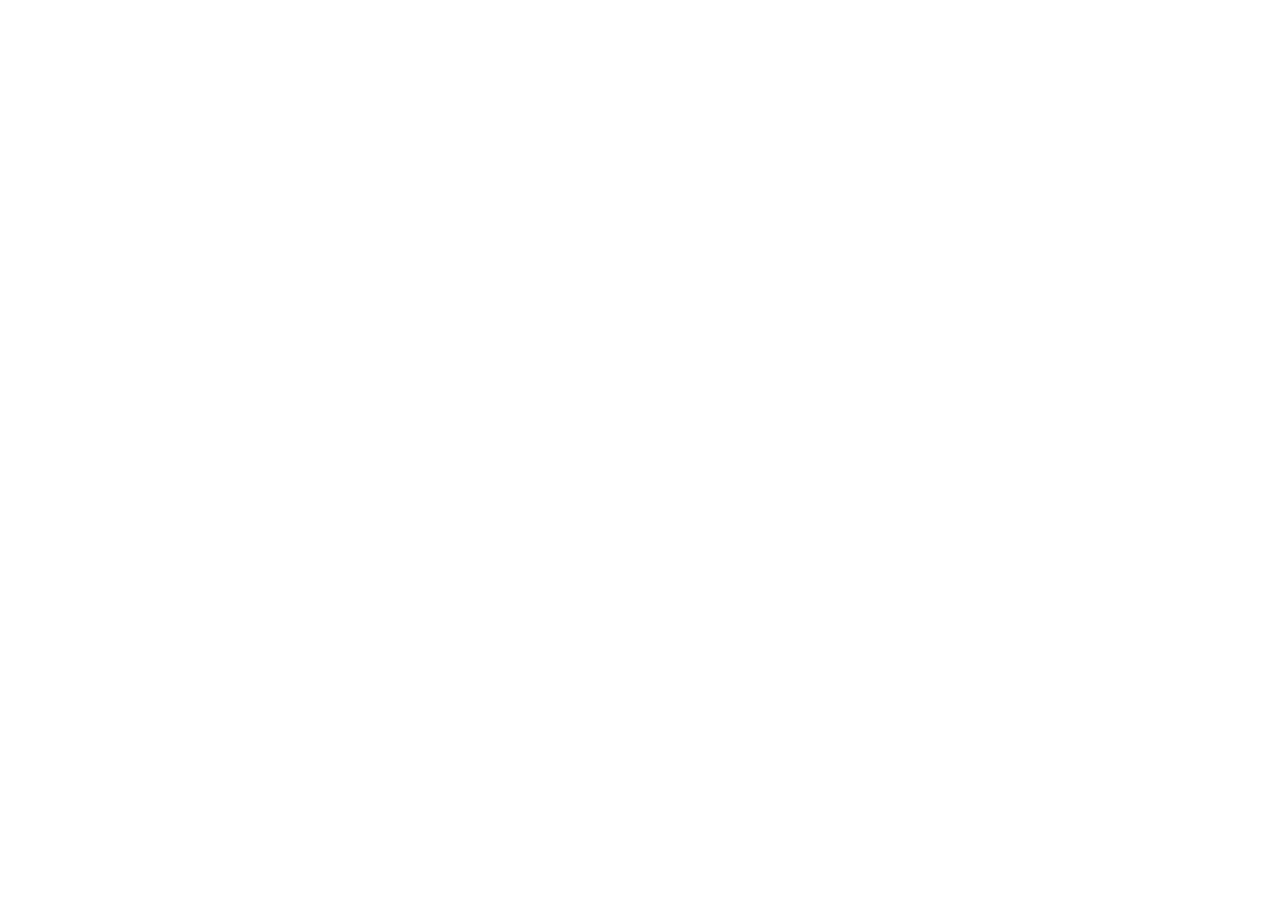
==== commit ebc2cb81: "Add Noto Sans JP and Inter 700 to font imports Co-Authored-By: Claude Sonnet 4.6 <noreply@anthropic." ====
--- a/index.html
+++ b/index.html
@@ -3,956 +3,21 @@
 <head>
 <meta charset="UTF-8">
 <meta name="viewport" content="width=device-width, initial-scale=1.0">
-<title>KALEIDO — 株式会社カレイド</title>
-<link href="https://fonts.googleapis.com/css2?family=Noto+Serif+JP:wght@400;600&family=Noto+Sans+JP:wght@300;400;500;700&family=Cormorant+Garamond:ital,wght@0,300;0,400;0,600;1,300;1,400&display=swap" rel="stylesheet">
-<style>
-*, *::before, *::after { box-sizing: border-box; margin: 0; padding: 0; }
-
-:root {
-  --ink:        #07070F;
-  --ink-mid:    #0D0D1C;
-  --ink-soft:   #161626;
-  --silver:     #F4F3F0;
-  --silver-mid: #E5E3DC;
-  --muted:      #6C6C80;
-  --faint:      #A4A4B8;
-
-  --g-violet:  #7C6FF7;
-  --g-teal:    #2ABFCC;
-  --g-coral:   #E8705C;
-  --g-amber:   #F5A820;
-  --g-rose:    #D0588A;
-  --g-blue:    #4A8AEC;
-  --g-emerald: #36C87C;
-  --g-gold:    #C89040;
-
-  --accent:       #7C6FF7;
-  --accent-light: #A89CF8;
-  --accent-glow:  rgba(124,111,247,0.22);
-}
-
-body {
-  font-family: 'Noto Sans JP', sans-serif;
-  color: var(--ink);
-  background: #fff;
-  font-size: 15px;
-  line-height: 1.8;
-  overflow-x: hidden;
-}
-
-/* ===== NAV ===== */
-nav {
-  position: sticky; top: 0; z-index: 100;
-  background: rgba(7,7,15,0.96);
-  backdrop-filter: blur(16px);
-  display: flex; align-items: center; justify-content: space-between;
-  padding: 0 60px; height: 64px;
-  border-bottom: 1px solid rgba(255,255,255,0.06);
-}
-.nav-logo { display: flex; align-items: center; gap: 12px; }
-.nav-mark { width: 30px; height: 30px; }
-.nav-mark svg { width: 100%; height: 100%; }
-.nav-logo-en {
-  font-family: 'Cormorant Garamond', serif;
-  font-size: 20px; font-weight: 600;
-  color: #fff; letter-spacing: 0.2em; line-height: 1;
-}
-.nav-logo-ja {
-  font-size: 10px; color: rgba(255,255,255,0.28);
-  letter-spacing: 0.18em; font-weight: 300; margin-top: 3px;
-}
-.nav-links { display: flex; gap: 36px; }
-.nav-links a {
-  color: rgba(255,255,255,0.45); text-decoration: none;
-  font-size: 11px; letter-spacing: 0.12em;
-  position: relative; padding-bottom: 2px; transition: color 0.2s;
-}
-.nav-links a::after {
-  content: ''; position: absolute; bottom: -2px; left: 0; right: 0;
-  height: 1px; background: var(--accent-light);
-  transform: scaleX(0); transform-origin: left; transition: transform 0.25s;
-}
-.nav-links a:hover { color: #fff; }
-.nav-links a:hover::after { transform: scaleX(1); }
-.nav-cta {
-  background: transparent; color: rgba(255,255,255,0.65);
-  border: 1px solid rgba(124,111,247,0.45);
-  padding: 9px 20px; font-size: 11px;
-  font-family: 'Noto Sans JP', sans-serif;
-  cursor: pointer; letter-spacing: 0.1em; font-weight: 500;
-  border-radius: 2px; transition: all 0.25s;
-}
-.nav-cta:hover {
-  background: var(--accent); border-color: var(--accent); color: #fff;
-  box-shadow: 0 0 20px var(--accent-glow);
-}
-
-/* ===== HERO ===== */
-.hero {
-  background: var(--ink);
-  min-height: calc(100vh - 64px);
-  display: grid; grid-template-columns: 1fr 1fr;
-  overflow: hidden; position: relative;
-}
-.hero-left {
-  padding: 100px 60px; position: relative; z-index: 1;
-  display: flex; flex-direction: column; justify-content: center;
-}
-.eyebrow {
-  display: flex; align-items: center; gap: 12px; margin-bottom: 32px;
-}
-.eyebrow-bar {
-  width: 32px; height: 1px;
-  background: linear-gradient(to right, transparent, var(--accent));
-}
-.eyebrow-text {
-  font-size: 10px; letter-spacing: 0.3em;
-  color: var(--accent-light); text-transform: uppercase;
-}
-.hero-title {
-  font-family: 'Noto Serif JP', serif;
-  font-size: 44px; font-weight: 600;
-  color: #fff; line-height: 1.55; margin-bottom: 24px;
-}
-.hero-title .hi {
-  color: transparent;
-  background: linear-gradient(120deg, var(--accent-light) 0%, var(--g-teal) 100%);
-  -webkit-background-clip: text; background-clip: text;
-}
-.hero-sub {
-  font-family: 'Cormorant Garamond', serif;
-  font-size: 13px; font-style: italic; font-weight: 300;
-  color: rgba(255,255,255,0.25); letter-spacing: 0.1em; margin-bottom: 28px;
-}
-.hero-desc {
-  font-size: 14px; color: rgba(255,255,255,0.42);
-  line-height: 2.1; font-weight: 300; max-width: 400px;
-  border-left: 2px solid rgba(124,111,247,0.3);
-  padding-left: 20px; margin-bottom: 48px;
-}
-.hero-actions { display: flex; gap: 16px; align-items: center; }
-.btn-primary {
-  background: var(--accent); color: #fff; border: none;
-  padding: 14px 30px; font-size: 12px;
-  font-family: 'Noto Sans JP', sans-serif;
-  cursor: pointer; letter-spacing: 0.1em; font-weight: 500;
-  border-radius: 2px; transition: all 0.25s;
-  box-shadow: 0 4px 24px var(--accent-glow);
-}
-.btn-primary:hover {
-  background: var(--accent-light);
-  box-shadow: 0 6px 32px rgba(124,111,247,0.38);
-  transform: translateY(-1px);
-}
-.btn-ghost {
-  background: transparent; color: rgba(255,255,255,0.45);
-  border: none; padding: 14px 0;
-  font-size: 12px; font-family: 'Noto Sans JP', sans-serif;
-  cursor: pointer; letter-spacing: 0.1em; transition: color 0.2s;
-  display: flex; align-items: center; gap: 8px;
-}
-.btn-ghost::after { content: '→'; transition: transform 0.2s; display: inline-block; }
-.btn-ghost:hover { color: #fff; }
-.btn-ghost:hover::after { transform: translateX(4px); }
-
-/* Hero right — mandala */
-.hero-right {
-  position: relative; display: flex;
-  align-items: center; justify-content: center; overflow: hidden;
-}
-.hero-right-glow {
-  position: absolute; inset: 0;
-  background: radial-gradient(ellipse at 55% 50%, rgba(124,111,247,0.1) 0%, rgba(42,191,204,0.05) 45%, transparent 70%);
-}
-.kaleido-svg {
-  width: 440px; height: 440px; position: relative; z-index: 1;
-  filter: drop-shadow(0 0 48px rgba(124,111,247,0.18));
-}
-.mg { transform-box: fill-box; transform-origin: center; }
-.mg-outer  { animation: mspin 30s linear infinite; }
-.mg-inner  { animation: mspin 18s linear infinite reverse; }
-.mg-spokes { animation: mspin 80s linear infinite; }
-.mg-deco   { animation: mspin 45s linear infinite reverse; }
-@keyframes mspin { to { transform: rotate(360deg); } }
-
-.hero-tag {
-  position: absolute; bottom: 32px; left: 50%; transform: translateX(-50%);
-  font-family: 'Cormorant Garamond', serif;
-  font-size: 10px; letter-spacing: 0.36em;
-  color: rgba(255,255,255,0.16); text-transform: uppercase; white-space: nowrap;
-}
-
-/* ===== PRISM DIVIDER ===== */
-.prism {
-  height: 2px;
-  background: linear-gradient(to right,
-    var(--g-violet), var(--g-teal), var(--g-coral),
-    var(--g-amber), var(--g-rose), var(--g-blue),
-    var(--g-emerald), var(--g-violet));
-}
-
-/* ===== TAGLINE ===== */
-.tagline-strip {
-  background: var(--ink-soft);
-  padding: 22px 60px;
-  display: flex; align-items: center; justify-content: space-between;
-  border-bottom: 1px solid rgba(255,255,255,0.05);
-}
-.tagline-en {
-  font-family: 'Cormorant Garamond', serif;
-  font-size: 17px; font-style: italic; font-weight: 300;
-  color: rgba(255,255,255,0.55); letter-spacing: 0.08em;
-}
-.tagline-ja { font-size: 11px; color: rgba(255,255,255,0.25); letter-spacing: 0.15em; font-weight: 300; }
-
-/* ===== SHARED SECTION LABEL ===== */
-.sec-label {
-  display: flex; align-items: center; gap: 10px;
-  font-size: 10px; letter-spacing: 0.28em;
-  color: var(--accent); text-transform: uppercase;
-  font-weight: 500; margin-bottom: 14px;
-}
-.sec-label::before {
-  content: ''; width: 24px; height: 1px; flex-shrink: 0;
-  background: linear-gradient(to right, transparent, var(--accent));
-}
-.sec-label.light { color: var(--accent-light); }
-.sec-label.light::before { background: linear-gradient(to right, transparent, var(--accent-light)); }
-
-.sec-title {
-  font-family: 'Noto Serif JP', serif;
-  font-size: 28px; font-weight: 600; line-height: 1.4; margin-bottom: 12px;
-}
-.sec-desc { font-size: 14px; color: var(--muted); font-weight: 300; line-height: 1.9; max-width: 520px; }
-
-/* ===== CONCEPT ===== */
-.concept {
-  padding: 100px 60px;
-  display: grid; grid-template-columns: 1fr 1fr;
-  gap: 80px; align-items: center; background: #fff;
-}
-.concept-title { font-family: 'Noto Serif JP', serif; font-size: 28px; color: var(--ink); font-weight: 600; line-height: 1.5; margin-bottom: 22px; }
-.concept-title em { font-style: normal; color: var(--accent); }
-.concept-body { font-size: 14px; color: var(--muted); line-height: 2.2; font-weight: 300; }
-
-.etym-card {
-  background: var(--ink); padding: 44px 40px;
-  position: relative; overflow: hidden;
-}
-.etym-card::before {
-  content: ''; position: absolute; top: 0; left: 0; right: 0; height: 2px;
-  background: linear-gradient(to right, var(--accent), var(--g-teal));
-}
-.etym-card::after {
-  content: 'K'; position: absolute; bottom: -16px; right: 12px;
-  font-family: 'Cormorant Garamond', serif; font-size: 130px; font-weight: 600;
-  color: rgba(255,255,255,0.03); line-height: 1; pointer-events: none;
-}
-.etym-word {
-  font-family: 'Cormorant Garamond', serif;
-  font-size: 36px; font-weight: 600; color: #fff; margin-bottom: 20px; letter-spacing: 0.06em;
-}
-.etym-pills { display: flex; gap: 8px; margin-bottom: 24px; }
-.etym-pill { padding: 6px 16px; font-size: 11px; font-weight: 500; letter-spacing: 0.1em; border-radius: 2px; }
-.etym-pill.kalos { background: var(--accent); color: #fff; }
-.etym-pill.eidos { background: var(--g-teal); color: #fff; }
-.etym-pill-sub { display: block; font-size: 9px; opacity: 0.7; margin-top: 2px; letter-spacing: 0.06em; }
-.etym-desc { font-size: 13px; color: rgba(255,255,255,0.42); line-height: 1.9; font-weight: 300; }
-.etym-desc strong { color: rgba(255,255,255,0.78); font-weight: 500; }
-
-/* ===== SERVICES ===== */
-.services {
-  background: var(--silver); padding: 100px 60px;
-  position: relative; overflow: hidden;
-}
-.services::before {
-  content: ''; position: absolute; inset: 0; pointer-events: none;
-  background-image: url("data:image/svg+xml,%3Csvg width='52' height='52' viewBox='0 0 52 52' xmlns='http://www.w3.org/2000/svg'%3E%3Cpolygon points='26,4 48,17 48,35 26,48 4,35 4,17' fill='none' stroke='%23000' stroke-opacity='0.022' stroke-width='1'/%3E%3C/svg%3E");
-  background-size: 52px 52px;
-}
-.services-grid {
-  display: grid; grid-template-columns: repeat(4, 1fr);
-  gap: 10px; margin-top: 52px; position: relative;
-}
-.svc {
-  background: #fff; padding: 32px 24px 40px;
-  position: relative; overflow: hidden;
-  transition: transform 0.25s, box-shadow 0.25s;
-}
-.svc::before {
-  content: ''; position: absolute; top: 0; left: 0; right: 0; height: 2px;
-  background: currentColor; transition: height 0.25s;
-}
-.svc:hover { transform: translateY(-6px); box-shadow: 0 16px 40px rgba(0,0,0,0.09); }
-.svc:hover::before { height: 3px; }
-
-.svc-core { background: var(--ink); color: var(--accent); }
-.svc-core::before { background: var(--accent); height: 2px; }
-.svc-1 { color: var(--g-violet); }
-.svc-2 { color: var(--g-teal); }
-.svc-3 { color: var(--g-coral); }
-.svc-4 { color: var(--g-amber); }
-.svc-5 { color: var(--g-rose); }
-.svc-6 { color: var(--g-blue); }
-.svc-7 { color: var(--g-emerald); }
-
-.svc-dot { width: 6px; height: 6px; border-radius: 50%; background: currentColor; margin-bottom: 20px; }
-.svc-name { font-family: 'Noto Serif JP', serif; font-size: 15px; font-weight: 600; color: var(--ink); margin-bottom: 8px; line-height: 1.4; }
-.svc-core .svc-name { color: #fff; }
-.svc-en { font-family: 'Cormorant Garamond', serif; font-size: 10px; color: var(--faint); letter-spacing: 0.14em; margin-bottom: 14px; display: block; }
-.svc-core .svc-en { color: rgba(255,255,255,0.2); }
-.svc-text { font-size: 12px; color: var(--muted); line-height: 1.85; font-weight: 300; }
-.svc-core .svc-text { color: rgba(255,255,255,0.35); }
-.svc-num {
-  position: absolute; bottom: 12px; right: 16px;
-  font-family: 'Cormorant Garamond', serif; font-size: 36px; font-weight: 400;
-  line-height: 1; color: currentColor; opacity: 0.08;
-}
-.svc-core .svc-num { color: #fff; opacity: 0.04; }
-
-/* ===== APPROACH ===== */
-.approach { background: var(--ink); padding: 100px 60px; position: relative; overflow: hidden; }
-.approach::before {
-  content: ''; position: absolute; inset: 0; pointer-events: none;
-  background: radial-gradient(ellipse at 75% 50%, rgba(124,111,247,0.07) 0%, transparent 55%);
-}
-.approach-track {
-  display: grid; grid-template-columns: repeat(5, 1fr);
-  gap: 0; margin-top: 56px; position: relative;
-}
-.approach-track::before {
-  content: ''; position: absolute;
-  top: 27px; left: 28px; right: 28px; height: 1px;
-  background: linear-gradient(to right, var(--g-violet), var(--g-teal), var(--g-coral), var(--g-amber), var(--g-emerald));
-  opacity: 0.35;
-}
-.step { padding-right: 20px; }
-.step-circ {
-  width: 56px; height: 56px; border-radius: 50%;
-  background: var(--ink-soft); border: 1px solid rgba(255,255,255,0.08);
-  display: flex; align-items: center; justify-content: center;
-  margin-bottom: 24px; position: relative; z-index: 1;
-}
-.step:nth-child(1) .step-circ { border-color: rgba(124,111,247,0.45); }
-.step:nth-child(2) .step-circ { border-color: rgba(42,191,204,0.45); }
-.step:nth-child(3) .step-circ { border-color: rgba(232,112,92,0.45); }
-.step:nth-child(4) .step-circ { border-color: rgba(245,168,32,0.45); }
-.step:nth-child(5) .step-circ { border-color: rgba(54,200,124,0.45); }
-.step-n {
-  font-family: 'Cormorant Garamond', serif; font-size: 18px; font-weight: 400;
-  color: rgba(255,255,255,0.38);
-}
-.step-title { font-size: 13px; color: #fff; font-weight: 500; margin-bottom: 10px; letter-spacing: 0.04em; }
-.step-desc { font-size: 12px; color: rgba(255,255,255,0.3); line-height: 1.85; font-weight: 300; }
-
-/* ===== WHY ===== */
-.why { background: #fff; padding: 100px 60px; }
-.why-grid { display: grid; grid-template-columns: repeat(3, 1fr); gap: 52px; margin-top: 56px; }
-.why-item { padding-top: 28px; position: relative; }
-.why-item::before { content: ''; position: absolute; top: 0; left: 0; width: 40px; height: 2px; }
-.why-item:nth-child(1)::before { background: var(--g-violet); }
-.why-item:nth-child(2)::before { background: var(--g-teal); }
-.why-item:nth-child(3)::before { background: var(--g-coral); }
-.why-num { font-family: 'Cormorant Garamond', serif; font-size: 44px; color: var(--silver-mid); font-weight: 600; line-height: 1; margin-bottom: 14px; }
-.why-title { font-size: 15px; color: var(--ink); font-weight: 500; margin-bottom: 10px; letter-spacing: 0.04em; }
-.why-text { font-size: 13px; color: var(--muted); line-height: 2; font-weight: 300; }
-
-/* ===== ABOUT ===== */
-.about {
-  background: var(--silver); padding: 100px 60px;
-  display: grid; grid-template-columns: 1fr 360px;
-  gap: 72px; align-items: start; position: relative; overflow: hidden;
-}
-.about::after {
-  content: ''; position: absolute; right: -60px; top: 50%; transform: translateY(-50%);
-  width: 300px; height: 300px; border-radius: 50%;
-  background: conic-gradient(var(--g-violet), var(--g-teal), var(--g-coral), var(--g-amber), var(--g-rose), var(--g-violet));
-  opacity: 0.05; pointer-events: none;
-}
-.about-title { font-family: 'Noto Serif JP', serif; font-size: 28px; color: var(--ink); font-weight: 600; line-height: 1.5; margin-bottom: 20px; }
-.about-body { font-size: 14px; color: var(--muted); line-height: 2.1; font-weight: 300; margin-bottom: 36px; }
-.about-table { width: 100%; border-collapse: collapse; }
-.about-table tr { border-bottom: 1px solid var(--silver-mid); }
-.about-table td { padding: 14px 0; font-size: 13px; vertical-align: top; }
-.about-table td:first-child { color: var(--faint); width: 88px; letter-spacing: 0.06em; }
-.about-table td:last-child { color: var(--ink); font-weight: 500; }
-.about-stats { background: var(--ink); padding: 44px 36px; position: sticky; top: 84px; }
-.stats-label { font-family: 'Cormorant Garamond', serif; font-size: 11px; letter-spacing: 0.22em; color: rgba(255,255,255,0.22); text-transform: uppercase; margin-bottom: 32px; }
-.stat { margin-bottom: 32px; }
-.stat:last-child { margin-bottom: 0; }
-.stat-num { font-family: 'Cormorant Garamond', serif; font-size: 52px; font-weight: 600; color: #fff; line-height: 1; margin-bottom: 4px; }
-.stat-num sup { font-size: 22px; color: var(--accent-light); vertical-align: super; }
-.stat-lbl { font-size: 11px; color: rgba(255,255,255,0.28); letter-spacing: 0.1em; }
-.stat-div { height: 1px; background: rgba(255,255,255,0.06); margin-bottom: 32px; }
-.about-stats::before { content: ''; display: block; height: 2px; background: linear-gradient(to right, var(--accent), var(--g-teal)); margin-bottom: 44px; margin-left: -36px; margin-right: -36px; margin-top: -44px; }
-
-/* ===== CONTACT ===== */
-.contact { background: var(--ink-mid); padding: 100px 60px; position: relative; overflow: hidden; }
-.contact::before {
-  content: ''; position: absolute; inset: 0; pointer-events: none;
-  background: radial-gradient(ellipse at 15% 80%, rgba(42,191,204,0.06) 0%, transparent 45%),
-              radial-gradient(ellipse at 85% 20%, rgba(124,111,247,0.08) 0%, transparent 45%);
-}
-.contact-grid {
-  display: grid; grid-template-columns: 1fr 1fr;
-  gap: 80px; margin-top: 52px; position: relative; z-index: 1;
-}
-.contact-intro { font-size: 14px; color: rgba(255,255,255,0.38); line-height: 2.1; font-weight: 300; margin-bottom: 44px; }
-.cdetail { padding: 16px 0; border-bottom: 1px solid rgba(255,255,255,0.05); display: flex; gap: 20px; align-items: baseline; }
-.cdetail:first-child { border-top: 1px solid rgba(255,255,255,0.05); }
-.cdlabel { font-size: 10px; color: rgba(255,255,255,0.2); width: 72px; letter-spacing: 0.12em; flex-shrink: 0; }
-.cdval { font-size: 13px; color: rgba(255,255,255,0.62); }
-.cform { display: flex; flex-direction: column; gap: 16px; }
-.frow { display: grid; grid-template-columns: 1fr 1fr; gap: 12px; }
-.fg { display: flex; flex-direction: column; gap: 6px; }
-.flabel { font-size: 10px; letter-spacing: 0.12em; color: rgba(255,255,255,0.28); }
-.finput, .fsel, .ftxt {
-  background: rgba(255,255,255,0.04); border: 1px solid rgba(255,255,255,0.08);
-  padding: 12px 14px; font-family: 'Noto Sans JP', sans-serif;
-  font-size: 14px; color: rgba(255,255,255,0.8);
-  outline: none; transition: border-color 0.2s, background 0.2s;
-  -webkit-appearance: none; border-radius: 0;
-}
-.finput::placeholder, .ftxt::placeholder { color: rgba(255,255,255,0.16); }
-.finput:focus, .fsel:focus, .ftxt:focus { border-color: var(--accent); background: rgba(124,111,247,0.07); }
-.fsel option { background: var(--ink-soft); }
-.ftxt { resize: vertical; min-height: 108px; line-height: 1.7; }
-.fsub {
-  background: var(--accent); color: #fff; border: none;
-  padding: 15px; font-family: 'Noto Sans JP', sans-serif;
-  font-size: 13px; cursor: pointer; letter-spacing: 0.12em; font-weight: 500;
-  border-radius: 2px; transition: all 0.25s; margin-top: 4px;
-}
-.fsub:hover { background: var(--accent-light); box-shadow: 0 4px 24px var(--accent-glow); transform: translateY(-1px); }
-
-/* ===== FOOTER ===== */
-footer {
-  background: rgba(4,4,10,1); padding: 28px 60px;
-  display: flex; align-items: center; justify-content: space-between;
-  border-top: 1px solid rgba(255,255,255,0.04);
-}
-.ft-en { font-family: 'Cormorant Garamond', serif; font-size: 17px; font-weight: 600; color: rgba(255,255,255,0.36); letter-spacing: 0.2em; }
-.ft-ja { font-size: 10px; color: rgba(255,255,255,0.16); margin-top: 3px; letter-spacing: 0.15em; }
-.ft-copy { font-size: 11px; color: rgba(255,255,255,0.16); letter-spacing: 0.08em; }
-
-/* ===== RESPONSIVE ===== */
-@media (max-width: 960px) {
-  nav { padding: 0 24px; }
-  .nav-links { display: none; }
-  .hero { grid-template-columns: 1fr; min-height: auto; }
-  .hero-right { display: none; }
-  .hero-left { padding: 64px 24px; }
-  .hero-title { font-size: 32px; }
-  .tagline-strip { padding: 18px 24px; flex-direction: column; gap: 8px; }
-  .concept { grid-template-columns: 1fr; gap: 40px; padding: 64px 24px; }
-  .services { padding: 64px 24px; }
-  .services-grid { grid-template-columns: repeat(2, 1fr); }
-  .approach { padding: 64px 24px; }
-  .approach-track { grid-template-columns: 1fr 1fr; gap: 32px; }
-  .approach-track::before { display: none; }
-  .why { padding: 64px 24px; }
-  .why-grid { grid-template-columns: 1fr; gap: 36px; }
-  .about { grid-template-columns: 1fr; padding: 64px 24px; }
-  .about-stats { position: static; }
-  .contact { padding: 64px 24px; }
-  .contact-grid { grid-template-columns: 1fr; gap: 48px; }
-  footer { padding: 24px; flex-direction: column; gap: 10px; text-align: center; }
-}
-</style>
+<title>KALEIDO CONSULTING — 二度と同じ形にはならない、オーダーメイドの経営支援</title>
+<link rel="preconnect" href="https://fonts.googleapis.com">
+<link rel="preconnect" href="https://fonts.gstatic.com" crossorigin>
+<link href="https://fonts.googleapis.com/css2?family=Cormorant+Garamond:ital,wght@0,300;0,400;0,500;1,300;1,400;1,500&family=Inter:wght@300;400;500;600;700&family=Noto+Sans+JP:wght@300;400;500;600;700&family=Noto+Serif+JP:wght@300;400;500;600;700&display=swap" rel="stylesheet">
+<link rel="stylesheet" href="styles.css">
 </head>
 <body>
+<div id="root"></div>
 
-<!-- NAV -->
-<nav>
-  <div class="nav-logo">
-    <div class="nav-mark">
-      <svg viewBox="0 0 30 30" fill="none" xmlns="http://www.w3.org/2000/svg">
-        <polygon points="15,2 26,8.5 26,21.5 15,28 4,21.5 4,8.5" fill="none" stroke="rgba(255,255,255,0.12)" stroke-width="1"/>
-        <polygon points="15,7 22.5,11.25 22.5,18.75 15,23 7.5,18.75 7.5,11.25" fill="none" stroke="rgba(124,111,247,0.45)" stroke-width="1"/>
-        <circle cx="15" cy="15" r="2.8" fill="#7C6FF7"/>
-      </svg>
-    </div>
-    <div>
-      <div class="nav-logo-en">KALEIDO</div>
-      <div class="nav-logo-ja">株式会社カレイド</div>
-    </div>
-  </div>
-  <div class="nav-links">
-    <a href="#services">サービス</a>
-    <a href="#approach">アプローチ</a>
-    <a href="#about">会社概要</a>
-    <a href="#contact">お問い合わせ</a>
-  </div>
-  <button class="nav-cta">無料相談を申し込む</button>
-</nav>
+<script src="https://unpkg.com/react@18.3.1/umd/react.development.js" integrity="sha384-hD6/rw4ppMLGNu3tX5cjIb+uRZ7UkRJ6BPkLpg4hAu/6onKUg4lLsHAs9EBPT82L" crossorigin="anonymous"></script>
+<script src="https://unpkg.com/react-dom@18.3.1/umd/react-dom.development.js" integrity="sha384-u6aeetuaXnQ38mYT8rp6sbXaQe3NL9t+IBXmnYxwkUI2Hw4bsp2Wvmx4yRQF1uAm" crossorigin="anonymous"></script>
+<script src="https://unpkg.com/@babel/standalone@7.29.0/babel.min.js" integrity="sha384-m08KidiNqLdpJqLq95G/LEi8Qvjl/xUYll3QILypMoQ65QorJ9Lvtp2RXYGBFj1y" crossorigin="anonymous"></script>
 
-<!-- HERO -->
-<section class="hero">
-  <div class="hero-left">
-    <div class="eyebrow">
-      <div class="eyebrow-bar"></div>
-      <div class="eyebrow-text">Management Consulting</div>
-    </div>
-    <h1 class="hero-title">
-      貴社だけの<br>
-      <span class="hi">唯一の形</span>で、<br>
-      経営の多面を<br>解き放つ。
-    </h1>
-    <div class="hero-sub">No two patterns alike — just like a kaleidoscope.</div>
-    <p class="hero-desc">
-      経営戦略・人事・マーケティング・AI活用まで、<br>
-      カレイドは多面的な専門性で貴社の成長に伴走します。<br>
-      同じ形の支援は、一つとしてありません。
-    </p>
-    <div class="hero-actions">
-      <button class="btn-primary">サービスを見る</button>
-      <button class="btn-ghost">無料相談をする</button>
-    </div>
-  </div>
-
-  <div class="hero-right">
-    <div class="hero-right-glow"></div>
-    <!-- Kaleidoscope Mandala -->
-    <svg class="kaleido-svg" viewBox="-220 -220 440 440" xmlns="http://www.w3.org/2000/svg">
-      <defs>
-        <radialGradient id="rg-v" cx="0" cy="0" r="168" gradientUnits="userSpaceOnUse">
-          <stop offset="0%"   stop-color="#7C6FF7" stop-opacity="0"/>
-          <stop offset="35%"  stop-color="#7C6FF7" stop-opacity="0.55"/>
-          <stop offset="80%"  stop-color="#7C6FF7" stop-opacity="0.7"/>
-          <stop offset="100%" stop-color="#7C6FF7" stop-opacity="0"/>
-        </radialGradient>
-        <radialGradient id="rg-t" cx="0" cy="0" r="168" gradientUnits="userSpaceOnUse">
-          <stop offset="0%"   stop-color="#2ABFCC" stop-opacity="0"/>
-          <stop offset="35%"  stop-color="#2ABFCC" stop-opacity="0.55"/>
-          <stop offset="80%"  stop-color="#2ABFCC" stop-opacity="0.7"/>
-          <stop offset="100%" stop-color="#2ABFCC" stop-opacity="0"/>
-        </radialGradient>
-        <radialGradient id="rg-c" cx="0" cy="0" r="168" gradientUnits="userSpaceOnUse">
-          <stop offset="0%"   stop-color="#E8705C" stop-opacity="0"/>
-          <stop offset="35%"  stop-color="#E8705C" stop-opacity="0.55"/>
-          <stop offset="80%"  stop-color="#E8705C" stop-opacity="0.7"/>
-          <stop offset="100%" stop-color="#E8705C" stop-opacity="0"/>
-        </radialGradient>
-        <radialGradient id="rg-a" cx="0" cy="0" r="168" gradientUnits="userSpaceOnUse">
-          <stop offset="0%"   stop-color="#F5A820" stop-opacity="0"/>
-          <stop offset="35%"  stop-color="#F5A820" stop-opacity="0.55"/>
-          <stop offset="80%"  stop-color="#F5A820" stop-opacity="0.7"/>
-          <stop offset="100%" stop-color="#F5A820" stop-opacity="0"/>
-        </radialGradient>
-        <radialGradient id="rg-r" cx="0" cy="0" r="168" gradientUnits="userSpaceOnUse">
-          <stop offset="0%"   stop-color="#D0588A" stop-opacity="0"/>
-          <stop offset="35%"  stop-color="#D0588A" stop-opacity="0.55"/>
-          <stop offset="80%"  stop-color="#D0588A" stop-opacity="0.7"/>
-          <stop offset="100%" stop-color="#D0588A" stop-opacity="0"/>
-        </radialGradient>
-        <radialGradient id="rg-b" cx="0" cy="0" r="168" gradientUnits="userSpaceOnUse">
-          <stop offset="0%"   stop-color="#4A8AEC" stop-opacity="0"/>
-          <stop offset="35%"  stop-color="#4A8AEC" stop-opacity="0.55"/>
-          <stop offset="80%"  stop-color="#4A8AEC" stop-opacity="0.7"/>
-          <stop offset="100%" stop-color="#4A8AEC" stop-opacity="0"/>
-        </radialGradient>
-        <radialGradient id="rg-e" cx="0" cy="0" r="168" gradientUnits="userSpaceOnUse">
-          <stop offset="0%"   stop-color="#36C87C" stop-opacity="0"/>
-          <stop offset="35%"  stop-color="#36C87C" stop-opacity="0.55"/>
-          <stop offset="80%"  stop-color="#36C87C" stop-opacity="0.7"/>
-          <stop offset="100%" stop-color="#36C87C" stop-opacity="0"/>
-        </radialGradient>
-        <radialGradient id="rg-g" cx="0" cy="0" r="168" gradientUnits="userSpaceOnUse">
-          <stop offset="0%"   stop-color="#C89040" stop-opacity="0"/>
-          <stop offset="35%"  stop-color="#C89040" stop-opacity="0.55"/>
-          <stop offset="80%"  stop-color="#C89040" stop-opacity="0.7"/>
-          <stop offset="100%" stop-color="#C89040" stop-opacity="0"/>
-        </radialGradient>
-        <!-- inner ring gradients -->
-        <radialGradient id="ri-v" cx="0" cy="0" r="95" gradientUnits="userSpaceOnUse">
-          <stop offset="0%"   stop-color="#7C6FF7" stop-opacity="0"/>
-          <stop offset="40%"  stop-color="#7C6FF7" stop-opacity="0.35"/>
-          <stop offset="100%" stop-color="#7C6FF7" stop-opacity="0"/>
-        </radialGradient>
-        <radialGradient id="ri-t" cx="0" cy="0" r="95" gradientUnits="userSpaceOnUse">
-          <stop offset="0%"   stop-color="#2ABFCC" stop-opacity="0"/>
-          <stop offset="40%"  stop-color="#2ABFCC" stop-opacity="0.35"/>
-          <stop offset="100%" stop-color="#2ABFCC" stop-opacity="0"/>
-        </radialGradient>
-        <radialGradient id="ri-c" cx="0" cy="0" r="95" gradientUnits="userSpaceOnUse">
-          <stop offset="0%"   stop-color="#E8705C" stop-opacity="0"/>
-          <stop offset="40%"  stop-color="#E8705C" stop-opacity="0.35"/>
-          <stop offset="100%" stop-color="#E8705C" stop-opacity="0"/>
-        </radialGradient>
-        <radialGradient id="ri-a" cx="0" cy="0" r="95" gradientUnits="userSpaceOnUse">
-          <stop offset="0%"   stop-color="#F5A820" stop-opacity="0"/>
-          <stop offset="40%"  stop-color="#F5A820" stop-opacity="0.35"/>
-          <stop offset="100%" stop-color="#F5A820" stop-opacity="0"/>
-        </radialGradient>
-        <radialGradient id="ri-r" cx="0" cy="0" r="95" gradientUnits="userSpaceOnUse">
-          <stop offset="0%"   stop-color="#D0588A" stop-opacity="0"/>
-          <stop offset="40%"  stop-color="#D0588A" stop-opacity="0.35"/>
-          <stop offset="100%" stop-color="#D0588A" stop-opacity="0"/>
-        </radialGradient>
-        <radialGradient id="ri-b" cx="0" cy="0" r="95" gradientUnits="userSpaceOnUse">
-          <stop offset="0%"   stop-color="#4A8AEC" stop-opacity="0"/>
-          <stop offset="40%"  stop-color="#4A8AEC" stop-opacity="0.35"/>
-          <stop offset="100%" stop-color="#4A8AEC" stop-opacity="0"/>
-        </radialGradient>
-        <radialGradient id="ri-e" cx="0" cy="0" r="95" gradientUnits="userSpaceOnUse">
-          <stop offset="0%"   stop-color="#36C87C" stop-opacity="0"/>
-          <stop offset="40%"  stop-color="#36C87C" stop-opacity="0.35"/>
-          <stop offset="100%" stop-color="#36C87C" stop-opacity="0"/>
-        </radialGradient>
-        <radialGradient id="ri-g" cx="0" cy="0" r="95" gradientUnits="userSpaceOnUse">
-          <stop offset="0%"   stop-color="#C89040" stop-opacity="0"/>
-          <stop offset="40%"  stop-color="#C89040" stop-opacity="0.35"/>
-          <stop offset="100%" stop-color="#C89040" stop-opacity="0"/>
-        </radialGradient>
-      </defs>
-
-      <!-- Dark base circle -->
-      <circle cx="0" cy="0" r="200" fill="rgba(7,7,15,0.6)"/>
-
-      <!-- Outer 8 segments, rotating -->
-      <!-- 45° each: points at 0°(168,0) 45°(118.8,118.8) 90°(0,168) 135°(-118.8,118.8)
-           180°(-168,0) 225°(-118.8,-118.8) 270°(0,-168) 315°(118.8,-118.8) -->
-      <g class="mg mg-outer">
-        <path d="M0 0 L168 0 A168 168 0 0 1 118.8 118.8 Z"     fill="url(#rg-v)"/>
-        <path d="M0 0 L118.8 118.8 A168 168 0 0 1 0 168 Z"     fill="url(#rg-t)"/>
-        <path d="M0 0 L0 168 A168 168 0 0 1 -118.8 118.8 Z"   fill="url(#rg-c)"/>
-        <path d="M0 0 L-118.8 118.8 A168 168 0 0 1 -168 0 Z"  fill="url(#rg-a)"/>
-        <path d="M0 0 L-168 0 A168 168 0 0 1 -118.8 -118.8 Z" fill="url(#rg-r)"/>
-        <path d="M0 0 L-118.8 -118.8 A168 168 0 0 1 0 -168 Z" fill="url(#rg-b)"/>
-        <path d="M0 0 L0 -168 A168 168 0 0 1 118.8 -118.8 Z"  fill="url(#rg-e)"/>
-        <path d="M0 0 L118.8 -118.8 A168 168 0 0 1 168 0 Z"   fill="url(#rg-g)"/>
-      </g>
-
-      <!-- Inner 8 segments, counter-rotating -->
-      <!-- radius 95: 45° pt = (67.2, 67.2) -->
-      <g class="mg mg-inner">
-        <path d="M0 0 L95 0 A95 95 0 0 1 67.2 67.2 Z"    fill="url(#ri-g)"/>
-        <path d="M0 0 L67.2 67.2 A95 95 0 0 1 0 95 Z"    fill="url(#ri-e)"/>
-        <path d="M0 0 L0 95 A95 95 0 0 1 -67.2 67.2 Z"   fill="url(#ri-b)"/>
-        <path d="M0 0 L-67.2 67.2 A95 95 0 0 1 -95 0 Z"  fill="url(#ri-r)"/>
-        <path d="M0 0 L-95 0 A95 95 0 0 1 -67.2 -67.2 Z" fill="url(#ri-a)"/>
-        <path d="M0 0 L-67.2 -67.2 A95 95 0 0 1 0 -95 Z" fill="url(#ri-c)"/>
-        <path d="M0 0 L0 -95 A95 95 0 0 1 67.2 -67.2 Z"  fill="url(#ri-t)"/>
-        <path d="M0 0 L67.2 -67.2 A95 95 0 0 1 95 0 Z"   fill="url(#ri-v)"/>
-      </g>
-
-      <!-- Concentric rings -->
-      <circle cx="0" cy="0" r="168" fill="none" stroke="rgba(255,255,255,0.07)" stroke-width="1"/>
-      <circle cx="0" cy="0" r="130" fill="none" stroke="rgba(255,255,255,0.04)" stroke-width="1"/>
-      <circle cx="0" cy="0" r="95"  fill="none" stroke="rgba(255,255,255,0.06)" stroke-width="1"/>
-
-      <!-- Spoke lines -->
-      <g class="mg mg-spokes" stroke="rgba(255,255,255,0.05)" stroke-width="1">
-        <line x1="0" y1="0" x2="168" y2="0"/>
-        <line x1="0" y1="0" x2="118.8" y2="118.8"/>
-        <line x1="0" y1="0" x2="0" y2="168"/>
-        <line x1="0" y1="0" x2="-118.8" y2="118.8"/>
-        <line x1="0" y1="0" x2="-168" y2="0"/>
-        <line x1="0" y1="0" x2="-118.8" y2="-118.8"/>
-        <line x1="0" y1="0" x2="0" y2="-168"/>
-        <line x1="0" y1="0" x2="118.8" y2="-118.8"/>
-      </g>
-
-      <!-- Gem diamonds at outer ring intersections -->
-      <g class="mg mg-deco">
-        <g transform="rotate(0)">  <polygon points="168,0 174,6 180,0 174,-6" fill="rgba(124,111,247,0.7)"/></g>
-        <g transform="rotate(45)"> <polygon points="168,0 174,6 180,0 174,-6" fill="rgba(42,191,204,0.7)"/></g>
-        <g transform="rotate(90)"> <polygon points="168,0 174,6 180,0 174,-6" fill="rgba(232,112,92,0.7)"/></g>
-        <g transform="rotate(135)"><polygon points="168,0 174,6 180,0 174,-6" fill="rgba(245,168,32,0.7)"/></g>
-        <g transform="rotate(180)"><polygon points="168,0 174,6 180,0 174,-6" fill="rgba(208,88,138,0.7)"/></g>
-        <g transform="rotate(225)"><polygon points="168,0 174,6 180,0 174,-6" fill="rgba(74,138,236,0.7)"/></g>
-        <g transform="rotate(270)"><polygon points="168,0 174,6 180,0 174,-6" fill="rgba(54,200,124,0.7)"/></g>
-        <g transform="rotate(315)"><polygon points="168,0 174,6 180,0 174,-6" fill="rgba(200,144,64,0.7)"/></g>
-      </g>
-
-      <!-- Center dark circle -->
-      <circle cx="0" cy="0" r="38" fill="rgba(7,7,15,0.92)"/>
-      <circle cx="0" cy="0" r="38" fill="none" stroke="rgba(255,255,255,0.1)" stroke-width="1"/>
-
-      <!-- K lettermark -->
-      <text x="0" y="10"
-        font-family="Cormorant Garamond, serif"
-        font-size="30" font-weight="600"
-        fill="rgba(255,255,255,0.65)"
-        text-anchor="middle">K</text>
-
-      <!-- Pulsing center dot -->
-      <circle cx="0" cy="0" r="4" fill="#7C6FF7">
-        <animate attributeName="r" values="4;7;4" dur="2.8s" repeatCount="indefinite"/>
-        <animate attributeName="opacity" values="1;0.3;1" dur="2.8s" repeatCount="indefinite"/>
-      </circle>
-    </svg>
-
-    <div class="hero-tag">Kaleidoscope · 万華鏡</div>
-  </div>
-</section>
-
-<!-- PRISM -->
-<div class="prism"></div>
-
-<!-- TAGLINE -->
-<div class="tagline-strip">
-  <div class="tagline-en">"Beautiful forms, endlessly unique."</div>
-  <div class="tagline-ja">kalos（美しい）× eidos（形態）— 二度と同じ形にはならない。</div>
-</div>
-
-<!-- CONCEPT -->
-<section class="concept">
-  <div>
-    <div class="sec-label">Our Concept</div>
-    <h2 class="concept-title">なぜ、<em>カレイド</em>なのか。</h2>
-    <p class="concept-body">
-      万華鏡が同じ形を二度と見せないように、<br>
-      私たちは貴社にだけ合った支援の形を毎回ゼロから設計します。<br><br>
-      テンプレートではなく、問いと対話から始まる。<br>
-      経営の本質に向き合い、オーダーメイドの戦略と実行で<br>
-      企業の可能性を多面的に引き出す——それがカレイドです。
-    </p>
-  </div>
-  <div class="etym-card">
-    <div class="etym-word">Kaleido</div>
-    <div class="etym-pills">
-      <div class="etym-pill kalos">kalos<span class="etym-pill-sub">美しい（ギリシャ語）</span></div>
-      <div class="etym-pill eidos">eidos<span class="etym-pill-sub">形態（ギリシャ語）</span></div>
-    </div>
-    <p class="etym-desc">
-      「Kaleido」はギリシャ語の <strong>kalos（美しい）</strong> と <strong>eidos（形態）</strong> を語源とする接頭辞。
-      万華鏡＝Kaleidoscope の前半部分から来ており、
-      <strong>変幻極まりない、二度と同じ形にはならない</strong>という意味を持ちます。
-      多彩で多面的なコンサルティングのあり方を体現した名前です。
-    </p>
-  </div>
-</section>
-
-<!-- PRISM -->
-<div class="prism"></div>
-
-<!-- SERVICES -->
-<section class="services" id="services">
-  <div class="sec-label">Services</div>
-  <h2 class="sec-title">支援領域</h2>
-  <p class="sec-desc">経営の全領域にわたる専門チームが、貴社の課題に応じてベストな組み合わせで対応します。</p>
-  <div class="services-grid">
-    <div class="svc svc-core">
-      <div class="svc-dot"></div>
-      <div class="svc-name">経営戦略</div>
-      <span class="svc-en">Management Strategy</span>
-      <p class="svc-text">全ての支援領域を束ねるコアドメイン。経営の方向性を定め、実行可能な戦略へと落とし込みます。</p>
-      <div class="svc-num">00</div>
-    </div>
-    <div class="svc svc-1">
-      <div class="svc-dot"></div>
-      <div class="svc-name">人事・組織</div>
-      <span class="svc-en">HR &amp; Organization</span>
-      <p class="svc-text">採用・評価・組織設計・人材育成。人的資本経営の実践を支援します。</p>
-      <div class="svc-num">01</div>
-    </div>
-    <div class="svc svc-2">
-      <div class="svc-dot"></div>
-      <div class="svc-name">マーケティング</div>
-      <span class="svc-en">Marketing</span>
-      <p class="svc-text">顧客獲得・LTV向上・デジタルマーケティング戦略の設計と実行支援。</p>
-      <div class="svc-num">02</div>
-    </div>
-    <div class="svc svc-3">
-      <div class="svc-dot"></div>
-      <div class="svc-name">ブランディング</div>
-      <span class="svc-en">Branding</span>
-      <p class="svc-text">企業・サービスブランドの構築。VI設計からブランド浸透まで一貫支援。</p>
-      <div class="svc-num">03</div>
-    </div>
-    <div class="svc svc-4">
-      <div class="svc-dot"></div>
-      <div class="svc-name">広報PR</div>
-      <span class="svc-en">Public Relations</span>
-      <p class="svc-text">メディア戦略・プレスリリース・SNS広報。パブリックイメージの最大化。</p>
-      <div class="svc-num">04</div>
-    </div>
-    <div class="svc svc-5">
-      <div class="svc-dot"></div>
-      <div class="svc-name">AI活用</div>
-      <span class="svc-en">AI Integration</span>
-      <p class="svc-text">業務へのAI導入・プロンプト設計・自動化ワークフロー構築で生産性を革新。</p>
-      <div class="svc-num">05</div>
-    </div>
-    <div class="svc svc-6">
-      <div class="svc-dot"></div>
-      <div class="svc-name">DX</div>
-      <span class="svc-en">Digital Transformation</span>
-      <p class="svc-text">デジタル化戦略・ツール選定・社内定着まで、DX推進を伴走支援。</p>
-      <div class="svc-num">06</div>
-    </div>
-    <div class="svc svc-7">
-      <div class="svc-dot"></div>
-      <div class="svc-name">M&amp;A / PMI</div>
-      <span class="svc-en">M&amp;A · Post-Merger</span>
-      <p class="svc-text">M&amp;A戦略・デューデリジェンス・PMI（統合後マネジメント）の実行支援。</p>
-      <div class="svc-num">07</div>
-    </div>
-  </div>
-</section>
-
-<!-- PRISM -->
-<div class="prism"></div>
-
-<!-- APPROACH -->
-<section class="approach" id="approach">
-  <div class="sec-label light">Our Approach</div>
-  <h2 class="sec-title" style="color:#fff;">カレイドのアプローチ</h2>
-  <p class="sec-desc" style="color:rgba(255,255,255,0.35);">課題の表面ではなく本質に向き合い、戦略から実行まで一貫して伴走します。</p>
-  <div class="approach-track">
-    <div class="step">
-      <div class="step-circ"><span class="step-n">01</span></div>
-      <div class="step-title">ヒアリング・診断</div>
-      <p class="step-desc">経営課題・組織状態・市場環境を深くヒアリングし、本質的な問いを設定します。</p>
-    </div>
-    <div class="step">
-      <div class="step-circ"><span class="step-n">02</span></div>
-      <div class="step-title">戦略設計</div>
-      <p class="step-desc">貴社固有の状況に合わせたオーダーメイドの戦略・施策ロードマップを策定。</p>
-    </div>
-    <div class="step">
-      <div class="step-circ"><span class="step-n">03</span></div>
-      <div class="step-title">チーム編成</div>
-      <p class="step-desc">必要な専門性を持つコンサルタント・フリーランスを最適に組み合わせます。</p>
-    </div>
-    <div class="step">
-      <div class="step-circ"><span class="step-n">04</span></div>
-      <div class="step-title">実行支援</div>
-      <p class="step-desc">計画倒れにならないよう、施策実行を現場レベルまで伴走してサポート。</p>
-    </div>
-    <div class="step">
-      <div class="step-circ"><span class="step-n">05</span></div>
-      <div class="step-title">効果検証・改善</div>
-      <p class="step-desc">定量・定性の両面で成果を検証し、次の打ち手へとつなげます。</p>
-    </div>
-  </div>
-</section>
-
-<!-- WHY -->
-<section class="why">
-  <div class="sec-label">Why Kaleido</div>
-  <h2 class="sec-title">選ばれる理由</h2>
-  <div class="why-grid">
-    <div class="why-item">
-      <div class="why-num">01</div>
-      <div class="why-title">オーダーメイドの支援設計</div>
-      <p class="why-text">業界標準のテンプレートではなく、貴社の状況・フェーズ・カルチャーに合わせてゼロから支援を設計します。二度と同じ形にはならない——それがカレイドの流儀です。</p>
-    </div>
-    <div class="why-item">
-      <div class="why-num">02</div>
-      <div class="why-title">多領域をカバーする専門チーム</div>
-      <p class="why-text">経営戦略からAI・M&amp;Aまで、8つの専門ドメインを一社でカバー。複合的な課題にも、最適なチームを素早く編成して対応します。</p>
-    </div>
-    <div class="why-item">
-      <div class="why-num">03</div>
-      <div class="why-title">戦略から実行まで一貫伴走</div>
-      <p class="why-text">「提言で終わり」にしません。策定した戦略の実行フェーズまで責任を持って伴走し、現場に根付く成果を共に創ります。</p>
-    </div>
-  </div>
-</section>
-
-<!-- ABOUT -->
-<section class="about" id="about">
-  <div class="about-info">
-    <div class="sec-label">Company</div>
-    <h2 class="about-title">会社概要</h2>
-    <p class="about-body">株式会社カレイドは、経営戦略を基軸に人事・マーケティング・AI活用まで多面的な支援を提供するコンサルティングファームです。万華鏡のように変幻し、貴社だけの形を共に創ります。</p>
-    <table class="about-table">
-      <tr><td>会社名</td><td>株式会社カレイド</td></tr>
-      <tr><td>英字表記</td><td>Kaleido Inc.</td></tr>
-      <tr><td>設立</td><td>20XX年X月</td></tr>
-      <tr><td>代表者</td><td>【代表者名】</td></tr>
-      <tr><td>所在地</td><td>東京都【区市町村】</td></tr>
-      <tr><td>事業内容</td><td>経営コンサルティング、人事・マーケティング支援、AI・DX推進支援、M&A/PMI支援</td></tr>
-    </table>
-  </div>
-  <div class="about-stats">
-    <div class="stats-label">Track Record</div>
-    <div class="stat">
-      <div class="stat-num">200<sup>+</sup></div>
-      <div class="stat-lbl">累計支援企業数</div>
-    </div>
-    <div class="stat-div"></div>
-    <div class="stat">
-      <div class="stat-num">8<sup>領域</sup></div>
-      <div class="stat-lbl">専門支援ドメイン</div>
-    </div>
-    <div class="stat-div"></div>
-    <div class="stat">
-      <div class="stat-num">95<sup>%</sup></div>
-      <div class="stat-lbl">顧客継続率</div>
-    </div>
-  </div>
-</section>
-
-<!-- PRISM -->
-<div class="prism"></div>
-
-<!-- CONTACT -->
-<section class="contact" id="contact">
-  <div class="sec-label light" style="position:relative;z-index:1;">Contact</div>
-  <h2 class="sec-title" style="color:#fff;position:relative;z-index:1;">お問い合わせ</h2>
-  <div class="contact-grid">
-    <div>
-      <p class="contact-intro">
-        ご相談・お見積もりは無料です。<br>
-        まずはお気軽にお声がけください。<br>
-        担当コンサルタントより2営業日以内にご連絡いたします。
-      </p>
-      <div>
-        <div class="cdetail"><div class="cdlabel">Email</div><div class="cdval">info@kaleido-consulting.co.jp</div></div>
-        <div class="cdetail"><div class="cdlabel">Tel</div><div class="cdval">03-XXXX-XXXX</div></div>
-        <div class="cdetail"><div class="cdlabel">受付時間</div><div class="cdval">平日 10:00 – 18:00</div></div>
-        <div class="cdetail"><div class="cdlabel">所在地</div><div class="cdval">東京都【区市町村・番地】</div></div>
-      </div>
-    </div>
-    <form class="cform" onsubmit="return false;">
-      <div class="frow">
-        <div class="fg">
-          <label class="flabel">お名前 *</label>
-          <input type="text" class="finput" placeholder="山田 太郎">
-        </div>
-        <div class="fg">
-          <label class="flabel">会社名</label>
-          <input type="text" class="finput" placeholder="株式会社〇〇">
-        </div>
-      </div>
-      <div class="fg">
-        <label class="flabel">メールアドレス *</label>
-        <input type="email" class="finput" placeholder="taro@example.com">
-      </div>
-      <div class="fg">
-        <label class="flabel">ご相談領域</label>
-        <select class="fsel">
-          <option>経営戦略</option>
-          <option>人事・組織</option>
-          <option>マーケティング</option>
-          <option>ブランディング</option>
-          <option>広報PR</option>
-          <option>AI活用</option>
-          <option>DX</option>
-          <option>M&amp;A / PMI</option>
-          <option>その他・複数領域</option>
-        </select>
-      </div>
-      <div class="fg">
-        <label class="flabel">お問い合わせ内容 *</label>
-        <textarea class="ftxt" placeholder="ご相談内容をお聞かせください。どうぞお気軽に。"></textarea>
-      </div>
-      <button type="submit" class="fsub">送信する →</button>
-    </form>
-  </div>
-</section>
-
-<!-- FOOTER -->
-<footer>
-  <div>
-    <div class="ft-en">KALEIDO</div>
-    <div class="ft-ja">株式会社カレイド</div>
-  </div>
-  <div class="ft-copy">© 2025 Kaleido Inc. All rights reserved.</div>
-</footer>
-
+<script type="text/babel" src="tweaks-panel.jsx"></script>
+<script type="text/babel" src="kaleidoscope.jsx"></script>
+<script type="text/babel" src="app.jsx"></script>
 </body>
 </html>
--- a/styles.css
+++ b/styles.css
@@ -0,0 +1,901 @@
+:root {
+  --bg: #ffffff;
+  --bg-deep: #f4f4f6;
+  --bg-tint: #eef0f4;
+  --ink: #0a0a14;
+  --ink-soft: #2a2a36;
+  --ink-mid: #56566a;
+  --ink-mute: #8a8a98;
+  --line: #e4e4ea;
+  --line-soft: #ededf2;
+  --line-hard: #0a0a14;
+
+  /* Vivid accent system — high saturation jewel tones */
+  --accent: #0a2fe6;         /* cobalt */
+  --accent-2: #e6173a;        /* vermilion */
+  --accent-3: #ffb800;        /* saffron */
+  --accent-4: #00a866;        /* emerald */
+  --accent-5: #c91488;        /* magenta */
+  --accent-6: #00b5d9;        /* cyan */
+
+  --serif-jp: "Noto Serif JP", "Hiragino Mincho ProN", "Yu Mincho", serif;
+  --sans-jp: "Noto Sans JP", "Hiragino Sans", "Yu Gothic", sans-serif;
+  --serif: "Cormorant Garamond", "Times New Roman", serif;
+  --sans: "Inter", -apple-system, "Helvetica Neue", sans-serif;
+}
+
+* { box-sizing: border-box; }
+
+html, body {
+  margin: 0;
+  padding: 0;
+  background: var(--bg);
+  color: var(--ink);
+  font-family: var(--sans-jp);
+  font-weight: 400;
+  line-height: 1.75;
+  -webkit-font-smoothing: antialiased;
+  letter-spacing: 0.01em;
+}
+
+body {
+  overflow-x: hidden;
+}
+
+a { color: inherit; text-decoration: none; }
+
+::selection {
+  background: var(--accent);
+  color: #fff;
+}
+
+/* ============ NAV ============ */
+.nav {
+  position: fixed;
+  top: 0; left: 0; right: 0;
+  z-index: 50;
+  display: flex;
+  align-items: center;
+  justify-content: space-between;
+  padding: 24px 48px;
+  background: rgba(255, 255, 255, 0);
+  transition: padding 0.3s ease, background 0.3s ease, border-color 0.3s ease;
+  border-bottom: 1px solid transparent;
+}
+.nav.scrolled {
+  padding: 14px 48px;
+  background: rgba(255, 255, 255, 0.96);
+  backdrop-filter: blur(8px);
+  border-bottom: 1px solid var(--line);
+}
+.nav-logo {
+  font-family: var(--sans);
+  font-size: 16px;
+  letter-spacing: 0.32em;
+  font-weight: 700;
+  display: flex;
+  align-items: center;
+  gap: 10px;
+}
+.nav-logo .dot {
+  display: inline-block;
+  width: 10px; height: 10px;
+  background: var(--accent);
+  border-radius: 0;
+  transform: rotate(45deg);
+}
+.nav-links {
+  display: flex;
+  gap: 36px;
+  font-family: var(--sans);
+  font-size: 11px;
+  letter-spacing: 0.22em;
+  text-transform: uppercase;
+  color: var(--ink-soft);
+  font-weight: 500;
+}
+.nav-links a {
+  position: relative;
+  padding-bottom: 4px;
+  transition: color 0.2s;
+}
+.nav-links a:hover { color: var(--accent); }
+.nav-links a::after {
+  content: "";
+  position: absolute;
+  left: 0; bottom: 0;
+  width: 0; height: 2px;
+  background: var(--accent);
+  transition: width 0.3s ease;
+}
+.nav-links a:hover::after { width: 100%; }
+.nav-cta {
+  font-family: var(--sans);
+  font-size: 11px;
+  letter-spacing: 0.22em;
+  text-transform: uppercase;
+  font-weight: 600;
+  padding: 12px 22px;
+  background: var(--ink);
+  color: #fff;
+  border-radius: 0;
+  transition: background 0.2s;
+}
+.nav-cta:hover {
+  background: var(--accent);
+}
+
+/* ============ HERO ============ */
+.hero {
+  position: relative;
+  min-height: 100vh;
+  display: flex;
+  align-items: center;
+  overflow: hidden;
+  padding: 140px 48px 80px;
+  background: var(--bg);
+}
+
+/* Vivid grid backdrop */
+.hero::before {
+  content: "";
+  position: absolute;
+  inset: 0;
+  background-image:
+    linear-gradient(to right, rgba(10, 10, 20, 0.04) 1px, transparent 1px),
+    linear-gradient(to bottom, rgba(10, 10, 20, 0.04) 1px, transparent 1px);
+  background-size: 80px 80px;
+  pointer-events: none;
+}
+
+.hero-kaleido {
+  position: absolute;
+  right: -260px;
+  top: 50%;
+  width: 1000px; height: 1000px;
+  transform: translateY(-50%);
+  opacity: 0.92;
+  pointer-events: none;
+  animation: kaleidoSpin 180s linear infinite;
+  filter: saturate(1.1);
+}
+@keyframes kaleidoSpin {
+  from { transform: translateY(-50%) rotate(0deg); }
+  to { transform: translateY(-50%) rotate(360deg); }
+}
+
+.hero-inner {
+  position: relative;
+  z-index: 2;
+  max-width: 1280px;
+  width: 100%;
+  margin: 0 auto;
+}
+
+.hero-eyebrow {
+  font-family: var(--sans);
+  font-size: 11px;
+  letter-spacing: 0.36em;
+  text-transform: uppercase;
+  color: var(--ink);
+  margin-bottom: 40px;
+  display: flex;
+  align-items: center;
+  gap: 16px;
+  font-weight: 600;
+}
+.hero-eyebrow::before {
+  content: "";
+  width: 48px;
+  height: 2px;
+  background: var(--accent);
+}
+
+.hero-title-jp {
+  font-family: var(--serif-jp);
+  font-size: 64px;
+  font-weight: 600;
+  line-height: 1.35;
+  letter-spacing: 0.04em;
+  margin: 0 0 28px;
+  color: var(--ink);
+  max-width: 860px;
+}
+.hero-title-jp .accent-mark {
+  color: var(--accent);
+}
+.hero-title-jp .accent-mark-2 {
+  background: linear-gradient(transparent 65%, var(--accent-3) 65%);
+  padding: 0 4px;
+}
+
+.hero-title-en {
+  font-family: var(--serif);
+  font-size: 28px;
+  font-weight: 400;
+  font-style: italic;
+  line-height: 1.3;
+  letter-spacing: 0.02em;
+  margin: 0 0 48px;
+  color: var(--ink-mid);
+}
+
+.hero-desc {
+  font-family: var(--sans-jp);
+  font-size: 16px;
+  line-height: 2;
+  letter-spacing: 0.06em;
+  color: var(--ink-soft);
+  max-width: 560px;
+  margin: 0 0 56px;
+  font-weight: 400;
+}
+
+.hero-meta {
+  font-family: var(--sans);
+  font-size: 10px;
+  letter-spacing: 0.32em;
+  text-transform: uppercase;
+  color: var(--ink-mute);
+  display: flex;
+  gap: 28px;
+  font-weight: 500;
+  border-top: 1px solid var(--line);
+  padding-top: 24px;
+  max-width: 560px;
+}
+.hero-meta span:nth-child(odd) {
+  color: var(--ink);
+}
+
+.hero-scroll {
+  position: absolute;
+  bottom: 32px;
+  left: 48px;
+  font-family: var(--sans);
+  font-size: 10px;
+  letter-spacing: 0.4em;
+  text-transform: uppercase;
+  color: var(--ink-mute);
+  display: flex;
+  align-items: center;
+  gap: 16px;
+  z-index: 3;
+  font-weight: 600;
+}
+.hero-scroll-line {
+  width: 60px;
+  height: 1px;
+  background: var(--ink);
+  position: relative;
+  overflow: hidden;
+}
+.hero-scroll-line::after {
+  content: "";
+  position: absolute;
+  top: 0; left: -60px;
+  width: 60px; height: 100%;
+  background: var(--accent);
+  animation: scrollSlide 2.4s ease-in-out infinite;
+}
+@keyframes scrollSlide {
+  0% { transform: translateX(0); }
+  100% { transform: translateX(120px); }
+}
+
+/* ============ SECTIONS COMMON ============ */
+section {
+  position: relative;
+  z-index: 2;
+}
+
+.section {
+  padding: 160px 48px;
+  max-width: 1280px;
+  margin: 0 auto;
+}
+
+.section-label {
+  font-family: var(--sans);
+  font-size: 11px;
+  letter-spacing: 0.36em;
+  text-transform: uppercase;
+  font-weight: 700;
+  color: var(--accent);
+  margin-bottom: 20px;
+  display: flex;
+  align-items: center;
+  gap: 14px;
+}
+.section-label::before {
+  content: "";
+  width: 10px; height: 10px;
+  background: var(--accent);
+  transform: rotate(45deg);
+}
+
+.section-title {
+  font-family: var(--serif-jp);
+  font-size: 44px;
+  font-weight: 600;
+  letter-spacing: 0.06em;
+  line-height: 1.45;
+  margin: 0 0 28px;
+  color: var(--ink);
+}
+
+.section-lead {
+  font-family: var(--sans-jp);
+  font-size: 16px;
+  line-height: 2;
+  letter-spacing: 0.06em;
+  color: var(--ink-soft);
+  max-width: 640px;
+  margin: 0 0 80px;
+}
+
+/* ============ CONCEPT ============ */
+.concept {
+  background: var(--ink);
+  color: #fff;
+  position: relative;
+  overflow: hidden;
+}
+.concept .section-title { color: #fff; }
+.concept .section-label { color: var(--accent-3); }
+.concept .section-label::before { background: var(--accent-3); }
+
+.concept-kaleido {
+  position: absolute;
+  right: -200px;
+  top: 50%;
+  width: 800px; height: 800px;
+  transform: translateY(-50%);
+  opacity: 0.5;
+  pointer-events: none;
+  animation: kaleidoSpin 240s linear infinite;
+  filter: saturate(1.2);
+}
+.concept-inner {
+  position: relative;
+  z-index: 2;
+  display: grid;
+  grid-template-columns: 1.1fr 1fr;
+  gap: 96px;
+  align-items: start;
+  max-width: 1280px;
+  margin: 0 auto;
+  padding: 160px 48px;
+}
+.concept-quote {
+  font-family: var(--serif-jp);
+  font-size: 32px;
+  line-height: 1.85;
+  font-weight: 500;
+  letter-spacing: 0.06em;
+  color: #fff;
+  position: relative;
+  padding-left: 36px;
+  border-left: 4px solid var(--accent-3);
+  margin: 40px 0 0;
+}
+.concept-quote .accent {
+  color: var(--accent-3);
+}
+.concept-body p {
+  font-family: var(--sans-jp);
+  font-size: 16px;
+  line-height: 2.1;
+  letter-spacing: 0.06em;
+  color: rgba(255, 255, 255, 0.78);
+  margin: 0 0 24px;
+}
+.concept-body p:last-child { margin-bottom: 0; }
+
+/* ============ ETYMOLOGY ============ */
+.etymology {
+  background: var(--bg);
+  position: relative;
+  overflow: hidden;
+  border-bottom: 1px solid var(--line);
+}
+.etymology-grid {
+  display: grid;
+  grid-template-columns: 320px 1fr;
+  gap: 96px;
+  align-items: start;
+}
+.etym-mark {
+  font-family: var(--serif);
+  font-size: 88px;
+  font-style: italic;
+  line-height: 1;
+  font-weight: 400;
+  position: sticky;
+  top: 160px;
+  color: var(--ink);
+}
+.etym-mark .sub {
+  display: block;
+  font-family: var(--sans);
+  font-style: normal;
+  font-size: 11px;
+  letter-spacing: 0.36em;
+  text-transform: uppercase;
+  color: var(--accent);
+  margin-top: 20px;
+  font-weight: 700;
+}
+.etym-words {
+  display: grid;
+  grid-template-columns: 1fr 1fr;
+  gap: 0;
+  margin-bottom: 64px;
+  border-top: 2px solid var(--ink);
+  border-bottom: 1px solid var(--line);
+}
+.etym-word {
+  padding: 36px 32px 36px 0;
+  border-right: 1px solid var(--line);
+}
+.etym-word:last-child {
+  border-right: none;
+  padding-left: 32px;
+  padding-right: 0;
+}
+.etym-word-key {
+  font-family: var(--serif);
+  font-size: 64px;
+  font-style: italic;
+  line-height: 1;
+  margin-bottom: 20px;
+  color: var(--accent);
+  font-weight: 400;
+}
+.etym-word-key + .gloss {
+  font-family: var(--serif-jp);
+  font-size: 18px;
+  letter-spacing: 0.1em;
+  color: var(--ink);
+  margin-bottom: 6px;
+  font-weight: 500;
+}
+.etym-word-key + .gloss + .greek {
+  font-family: var(--sans);
+  font-size: 10px;
+  letter-spacing: 0.32em;
+  text-transform: uppercase;
+  color: var(--ink-mute);
+  font-weight: 600;
+}
+.etym-text {
+  font-family: var(--sans-jp);
+  font-size: 15px;
+  line-height: 2.1;
+  letter-spacing: 0.06em;
+  color: var(--ink-soft);
+  max-width: 640px;
+}
+.etym-text em {
+  font-family: var(--serif);
+  font-style: italic;
+  font-weight: 500;
+  color: var(--accent);
+  font-size: 1.1em;
+}
+
+/* ============ SERVICES ============ */
+.services {
+  background: var(--bg);
+  color: var(--ink);
+  position: relative;
+  overflow: hidden;
+  border-bottom: 1px solid var(--line);
+}
+
+.services-kaleido {
+  position: absolute;
+  left: -350px;
+  top: 100px;
+  width: 700px; height: 700px;
+  opacity: 0.18;
+  pointer-events: none;
+  animation: kaleidoSpinReverse 200s linear infinite;
+}
+@keyframes kaleidoSpinReverse {
+  from { transform: rotate(360deg); }
+  to { transform: rotate(0deg); }
+}
+
+.services-grid {
+  display: grid;
+  grid-template-columns: repeat(4, 1fr);
+  gap: 0;
+  background: var(--ink);
+  border: 1px solid var(--ink);
+}
+.service {
+  background: var(--bg);
+  padding: 36px 28px 40px;
+  display: flex;
+  flex-direction: column;
+  gap: 10px;
+  transition: background 0.25s ease, color 0.25s ease;
+  cursor: default;
+  min-height: 260px;
+  position: relative;
+  border-right: 1px solid var(--ink);
+  border-bottom: 1px solid var(--ink);
+}
+.service:nth-child(4n) { border-right: none; }
+.service:nth-last-child(-n+4) { border-bottom: none; }
+
+.service:hover {
+  background: var(--ink);
+  color: #fff;
+}
+.service:hover .service-num { color: var(--accent-3); }
+.service:hover .service-en { color: var(--accent-3); }
+.service:hover .service-desc { color: rgba(255,255,255,0.78); }
+.service:hover .service-dot { background: var(--accent-3); }
+
+.service-num {
+  font-family: var(--sans);
+  font-weight: 700;
+  font-size: 11px;
+  color: var(--accent);
+  letter-spacing: 0.2em;
+  transition: color 0.25s;
+}
+.service-jp {
+  font-family: var(--serif-jp);
+  font-size: 22px;
+  font-weight: 600;
+  letter-spacing: 0.06em;
+  margin: 4px 0 2px;
+  line-height: 1.4;
+}
+.service-en {
+  font-family: var(--serif);
+  font-style: italic;
+  font-size: 15px;
+  color: var(--ink-mid);
+  margin-bottom: 14px;
+  letter-spacing: 0.02em;
+  transition: color 0.25s;
+}
+.service-desc {
+  font-family: var(--sans-jp);
+  font-size: 12.5px;
+  line-height: 1.9;
+  letter-spacing: 0.04em;
+  color: var(--ink-soft);
+  font-weight: 400;
+  transition: color 0.25s;
+}
+.service-dot {
+  position: absolute;
+  top: 28px; right: 28px;
+  width: 8px; height: 8px;
+  background: var(--accent);
+  transform: rotate(45deg);
+  transition: background 0.25s;
+}
+
+/* ============ APPROACH ============ */
+.approach {
+  background: var(--bg-deep);
+  border-bottom: 1px solid var(--line);
+}
+.approach-list {
+  margin-top: 40px;
+  border-top: 2px solid var(--ink);
+}
+.approach-row {
+  display: grid;
+  grid-template-columns: 100px 1.2fr 2fr;
+  gap: 48px;
+  padding: 44px 0;
+  border-bottom: 1px solid var(--line);
+  align-items: start;
+  transition: padding 0.3s ease, background 0.3s ease;
+  position: relative;
+}
+.approach-row::before {
+  content: "";
+  position: absolute;
+  left: 0; top: 0;
+  width: 0; height: 100%;
+  background: var(--accent);
+  transition: width 0.3s ease;
+}
+.approach-row:hover {
+  padding-left: 32px;
+}
+.approach-row:hover::before {
+  width: 4px;
+}
+.approach-num {
+  font-family: var(--sans);
+  font-weight: 700;
+  font-size: 14px;
+  color: var(--accent);
+  letter-spacing: 0.2em;
+  padding-top: 8px;
+}
+.approach-title {
+  font-family: var(--serif-jp);
+  font-size: 26px;
+  font-weight: 600;
+  letter-spacing: 0.06em;
+  margin: 0;
+  line-height: 1.4;
+}
+.approach-desc {
+  font-family: var(--sans-jp);
+  font-size: 15px;
+  line-height: 2;
+  letter-spacing: 0.06em;
+  color: var(--ink-soft);
+  margin: 4px 0 0;
+}
+
+/* ============ WHY ============ */
+.why {
+  background: var(--bg);
+  position: relative;
+  overflow: hidden;
+  border-bottom: 1px solid var(--line);
+}
+.why-kaleido {
+  position: absolute;
+  right: -300px;
+  bottom: -300px;
+  width: 800px; height: 800px;
+  opacity: 0.25;
+  pointer-events: none;
+  animation: kaleidoSpin 280s linear infinite;
+}
+.why-grid {
+  display: grid;
+  grid-template-columns: repeat(3, 1fr);
+  gap: 0;
+  margin-top: 56px;
+  position: relative;
+  z-index: 2;
+  border-top: 2px solid var(--ink);
+  border-bottom: 2px solid var(--ink);
+}
+.why-card {
+  display: flex;
+  flex-direction: column;
+  gap: 18px;
+  padding: 48px 40px 48px 0;
+  border-right: 1px solid var(--line);
+  position: relative;
+  transition: transform 0.3s ease;
+}
+.why-card:nth-child(2) { padding-left: 40px; }
+.why-card:nth-child(3) { padding-left: 40px; border-right: none; }
+.why-card::before {
+  content: "";
+  position: absolute;
+  top: -2px; left: 0;
+  width: 48px; height: 4px;
+  background: var(--accent);
+}
+.why-card:nth-child(2)::before { left: 40px; background: var(--accent-3); }
+.why-card:nth-child(3)::before { left: 40px; background: var(--accent-4); }
+
+.why-num {
+  font-family: var(--sans);
+  font-weight: 700;
+  font-size: 56px;
+  color: var(--ink);
+  line-height: 1;
+  letter-spacing: -0.02em;
+  margin: 16px 0 4px;
+}
+.why-title {
+  font-family: var(--serif-jp);
+  font-size: 22px;
+  font-weight: 600;
+  letter-spacing: 0.06em;
+  line-height: 1.6;
+  margin: 0;
+  color: var(--ink);
+}
+.why-desc {
+  font-family: var(--sans-jp);
+  font-size: 14px;
+  line-height: 2;
+  letter-spacing: 0.04em;
+  color: var(--ink-soft);
+  margin: 0;
+  font-weight: 400;
+}
+
+/* ============ CTA / FOOTER ============ */
+.cta {
+  background: var(--ink);
+  color: #fff;
+  padding: 160px 48px;
+  position: relative;
+  overflow: hidden;
+}
+.cta-kaleido {
+  position: absolute;
+  top: 50%; left: 50%;
+  width: 1100px; height: 1100px;
+  transform: translate(-50%, -50%);
+  opacity: 0.35;
+  pointer-events: none;
+  animation: kaleidoSpin 200s linear infinite;
+  filter: saturate(1.3);
+}
+.cta-inner {
+  position: relative;
+  z-index: 2;
+  max-width: 1280px;
+  margin: 0 auto;
+  display: grid;
+  grid-template-columns: 1.2fr 1fr;
+  gap: 80px;
+  align-items: end;
+}
+.cta-title {
+  font-family: var(--serif-jp);
+  font-size: 56px;
+  font-weight: 600;
+  letter-spacing: 0.04em;
+  line-height: 1.4;
+  margin: 0 0 24px;
+  color: #fff;
+}
+.cta-title .accent { color: var(--accent-3); }
+.cta-title-en {
+  font-family: var(--serif);
+  font-style: italic;
+  font-size: 22px;
+  color: rgba(255,255,255,0.6);
+  letter-spacing: 0.02em;
+  margin-bottom: 36px;
+  display: block;
+}
+.cta-sub {
+  font-family: var(--sans-jp);
+  font-size: 15px;
+  line-height: 2.1;
+  letter-spacing: 0.06em;
+  color: rgba(255, 255, 255, 0.78);
+  margin: 0;
+}
+.cta-btn-wrap {
+  display: flex;
+  flex-direction: column;
+  gap: 20px;
+  align-items: flex-start;
+}
+.cta-btn {
+  display: inline-flex;
+  align-items: center;
+  justify-content: space-between;
+  gap: 20px;
+  font-family: var(--sans);
+  font-size: 13px;
+  letter-spacing: 0.28em;
+  text-transform: uppercase;
+  padding: 24px 32px;
+  background: var(--accent);
+  color: #fff;
+  border-radius: 0;
+  transition: background 0.2s, transform 0.2s;
+  width: 100%;
+  max-width: 380px;
+  font-weight: 700;
+}
+.cta-btn:hover {
+  background: var(--accent-3);
+  color: var(--ink);
+  transform: translate(4px, -4px);
+  box-shadow: -4px 4px 0 0 var(--accent);
+}
+.cta-btn .arrow {
+  display: inline-block;
+  transition: transform 0.2s;
+}
+.cta-btn:hover .arrow { transform: translateX(4px); }
+.cta-meta {
+  font-family: var(--sans);
+  font-size: 10px;
+  letter-spacing: 0.36em;
+  text-transform: uppercase;
+  color: rgba(255,255,255,0.5);
+  font-weight: 500;
+}
+
+.footer {
+  background: var(--ink);
+  color: rgba(255, 255, 255, 0.5);
+  padding: 40px 48px 32px;
+  border-top: 1px solid rgba(255, 255, 255, 0.08);
+  display: flex;
+  justify-content: space-between;
+  align-items: center;
+  font-family: var(--sans);
+  font-size: 10px;
+  letter-spacing: 0.28em;
+  text-transform: uppercase;
+  font-weight: 500;
+}
+.footer-logo {
+  font-family: var(--sans);
+  font-size: 14px;
+  letter-spacing: 0.32em;
+  color: #fff;
+  font-weight: 700;
+  text-transform: none;
+  display: flex;
+  align-items: center;
+  gap: 10px;
+}
+.footer-logo .dot {
+  display: inline-block;
+  width: 10px; height: 10px;
+  background: var(--accent);
+  transform: rotate(45deg);
+}
+
+/* ============ REVEAL ANIMATIONS ============ */
+.reveal {
+  opacity: 0;
+  transform: translateY(20px);
+  transition: opacity 0.9s cubic-bezier(0.22, 1, 0.36, 1), transform 0.9s cubic-bezier(0.22, 1, 0.36, 1);
+}
+.reveal.in {
+  opacity: 1;
+  transform: translateY(0);
+}
+.reveal-delay-1 { transition-delay: 0.08s; }
+.reveal-delay-2 { transition-delay: 0.16s; }
+.reveal-delay-3 { transition-delay: 0.24s; }
+.reveal-delay-4 { transition-delay: 0.32s; }
+
+/* ============ RESPONSIVE ============ */
+@media (max-width: 960px) {
+  .nav { padding: 16px 20px; }
+  .nav.scrolled { padding: 12px 20px; }
+  .nav-links { display: none; }
+  .hero { padding: 100px 20px 60px; }
+  .hero-title-jp { font-size: 36px; }
+  .hero-title-en { font-size: 20px; }
+  .hero-desc { font-size: 14px; }
+  .hero-kaleido { width: 600px; height: 600px; right: -180px; opacity: 0.4; }
+  .section { padding: 100px 20px; }
+  .section-title { font-size: 28px; }
+  .concept-inner { grid-template-columns: 1fr; gap: 48px; padding: 100px 20px; }
+  .concept-quote { font-size: 22px; padding-left: 20px; }
+  .etymology-grid { grid-template-columns: 1fr; gap: 48px; }
+  .etym-mark { position: relative; top: 0; font-size: 56px; }
+  .etym-words { grid-template-columns: 1fr; }
+  .etym-word { padding: 28px 0; border-right: none; border-bottom: 1px solid var(--line); }
+  .etym-word:last-child { padding-left: 0; border-bottom: none; }
+  .services-grid { grid-template-columns: repeat(2, 1fr); }
+  .service:nth-child(4n) { border-right: 1px solid var(--ink); }
+  .service:nth-child(2n) { border-right: none; }
+  .service:nth-last-child(-n+4) { border-bottom: 1px solid var(--ink); }
+  .service:nth-last-child(-n+2) { border-bottom: none; }
+  .approach-row { grid-template-columns: 60px 1fr; gap: 16px; }
+  .approach-row .approach-desc { grid-column: 2; }
+  .approach-num { font-size: 12px; }
+  .approach-title { font-size: 19px; }
+  .why-grid { grid-template-columns: 1fr; }
+  .why-card { padding: 36px 0 36px 0 !important; border-right: none; border-bottom: 1px solid var(--line); }
+  .why-card::before { left: 0 !important; }
+  .why-card:last-child { border-bottom: none; }
+  .cta { padding: 100px 20px; }
+  .cta-inner { grid-template-columns: 1fr; gap: 40px; }
+  .cta-title { font-size: 32px; }
+  .cta-title-en { font-size: 16px; }
+  .footer { flex-direction: column; gap: 16px; padding: 32px 20px; text-align: center; }
+}
